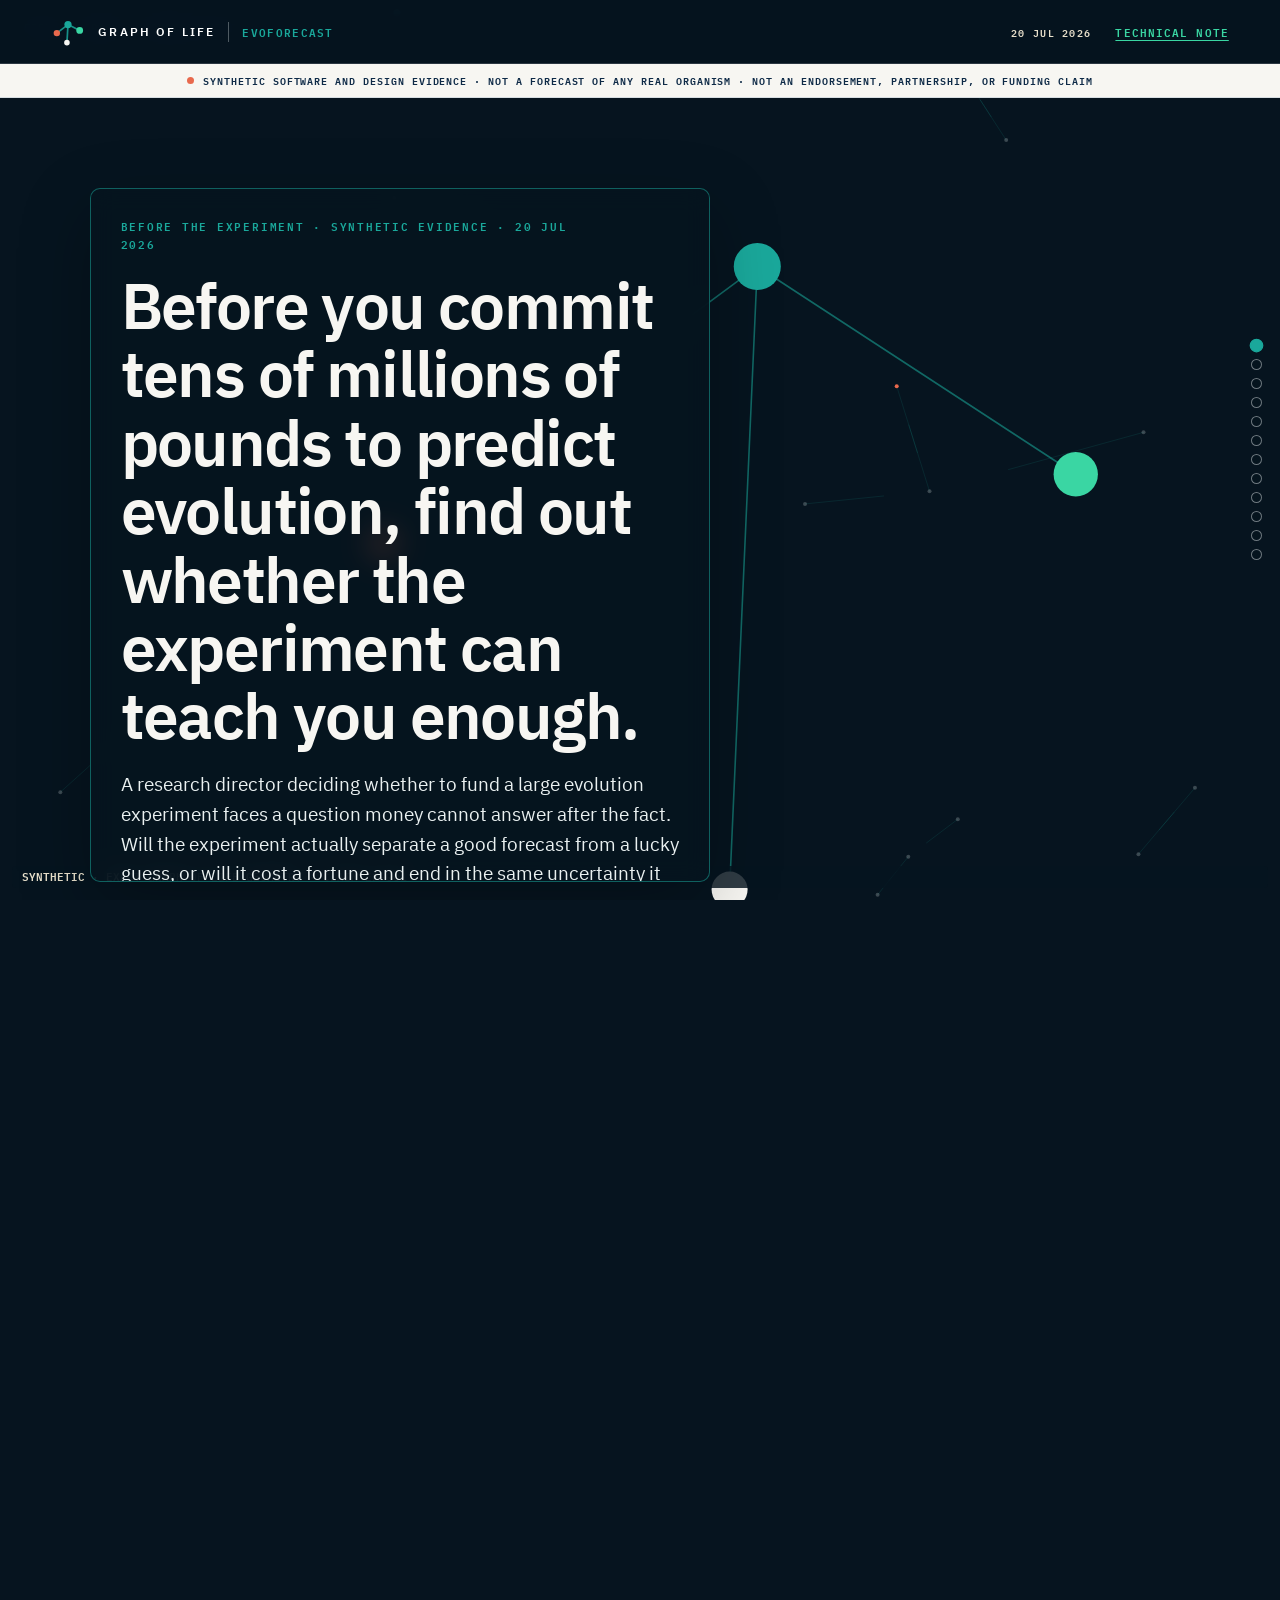
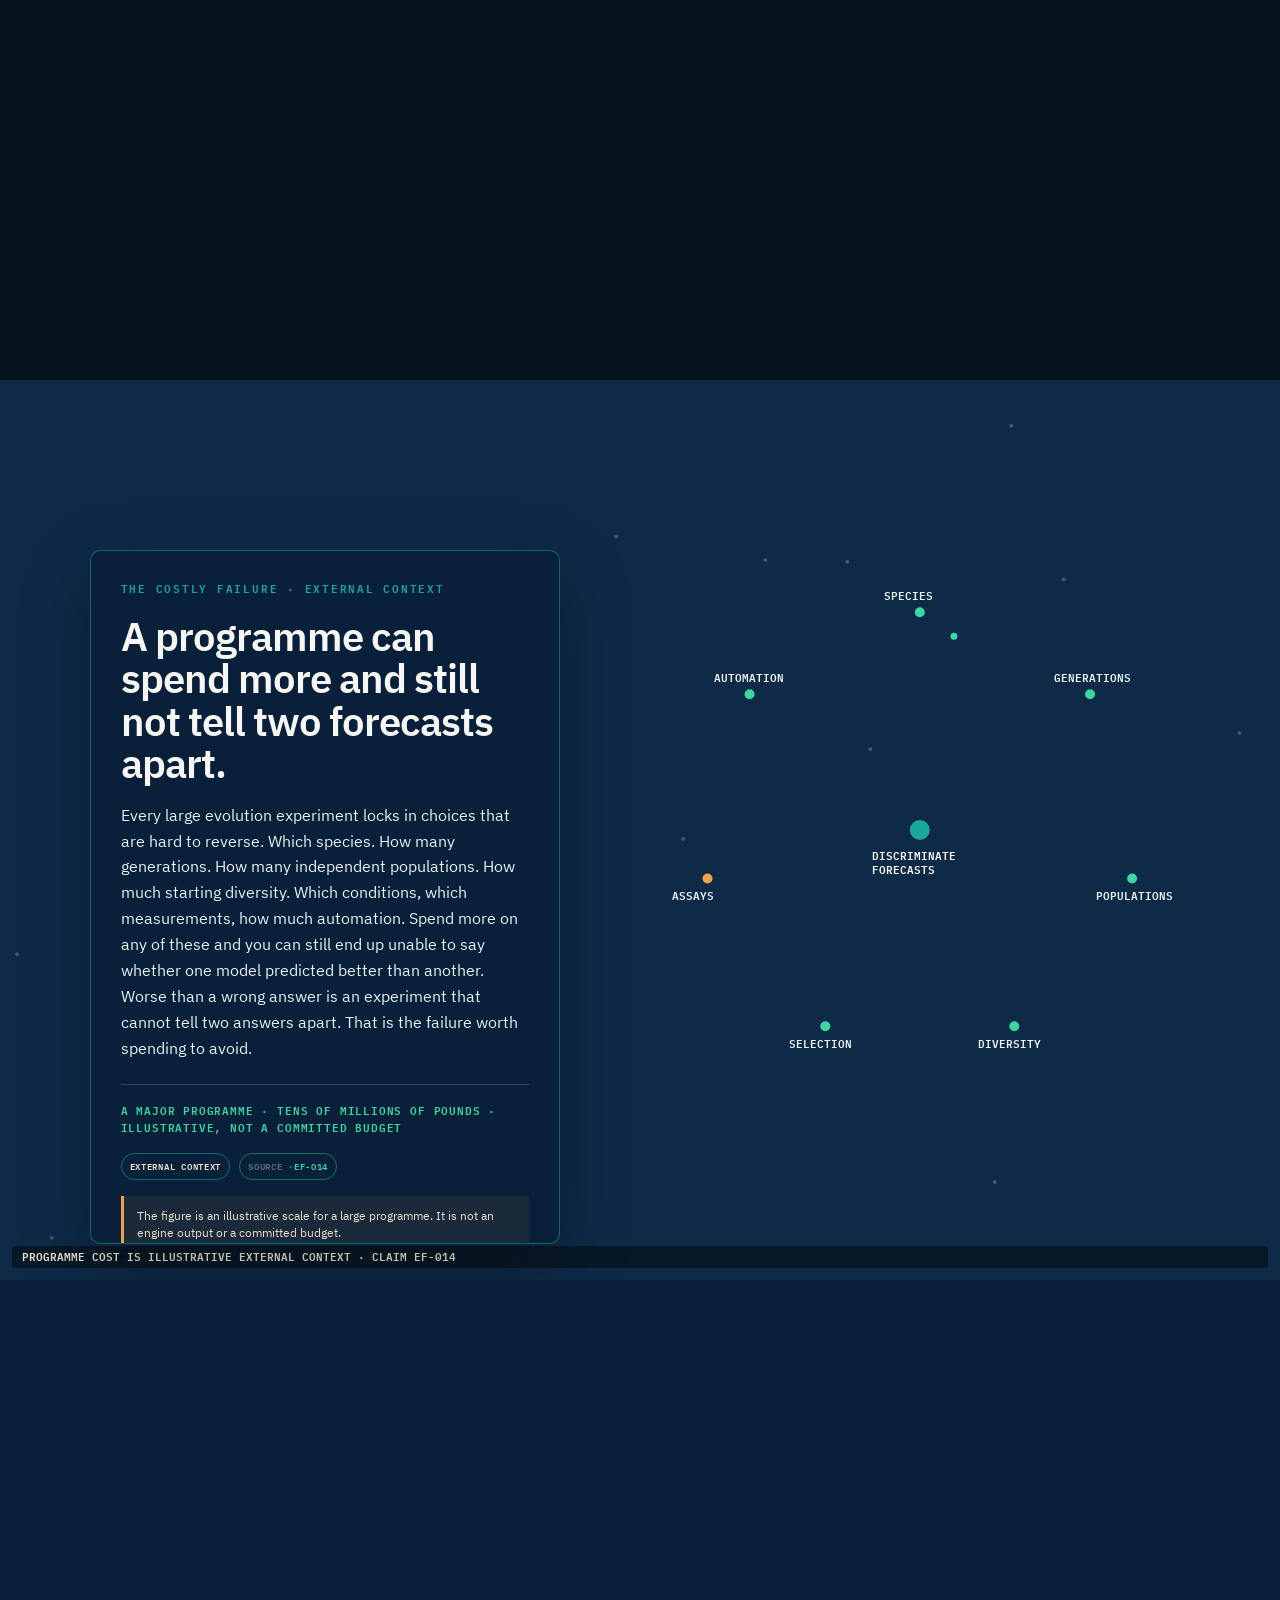
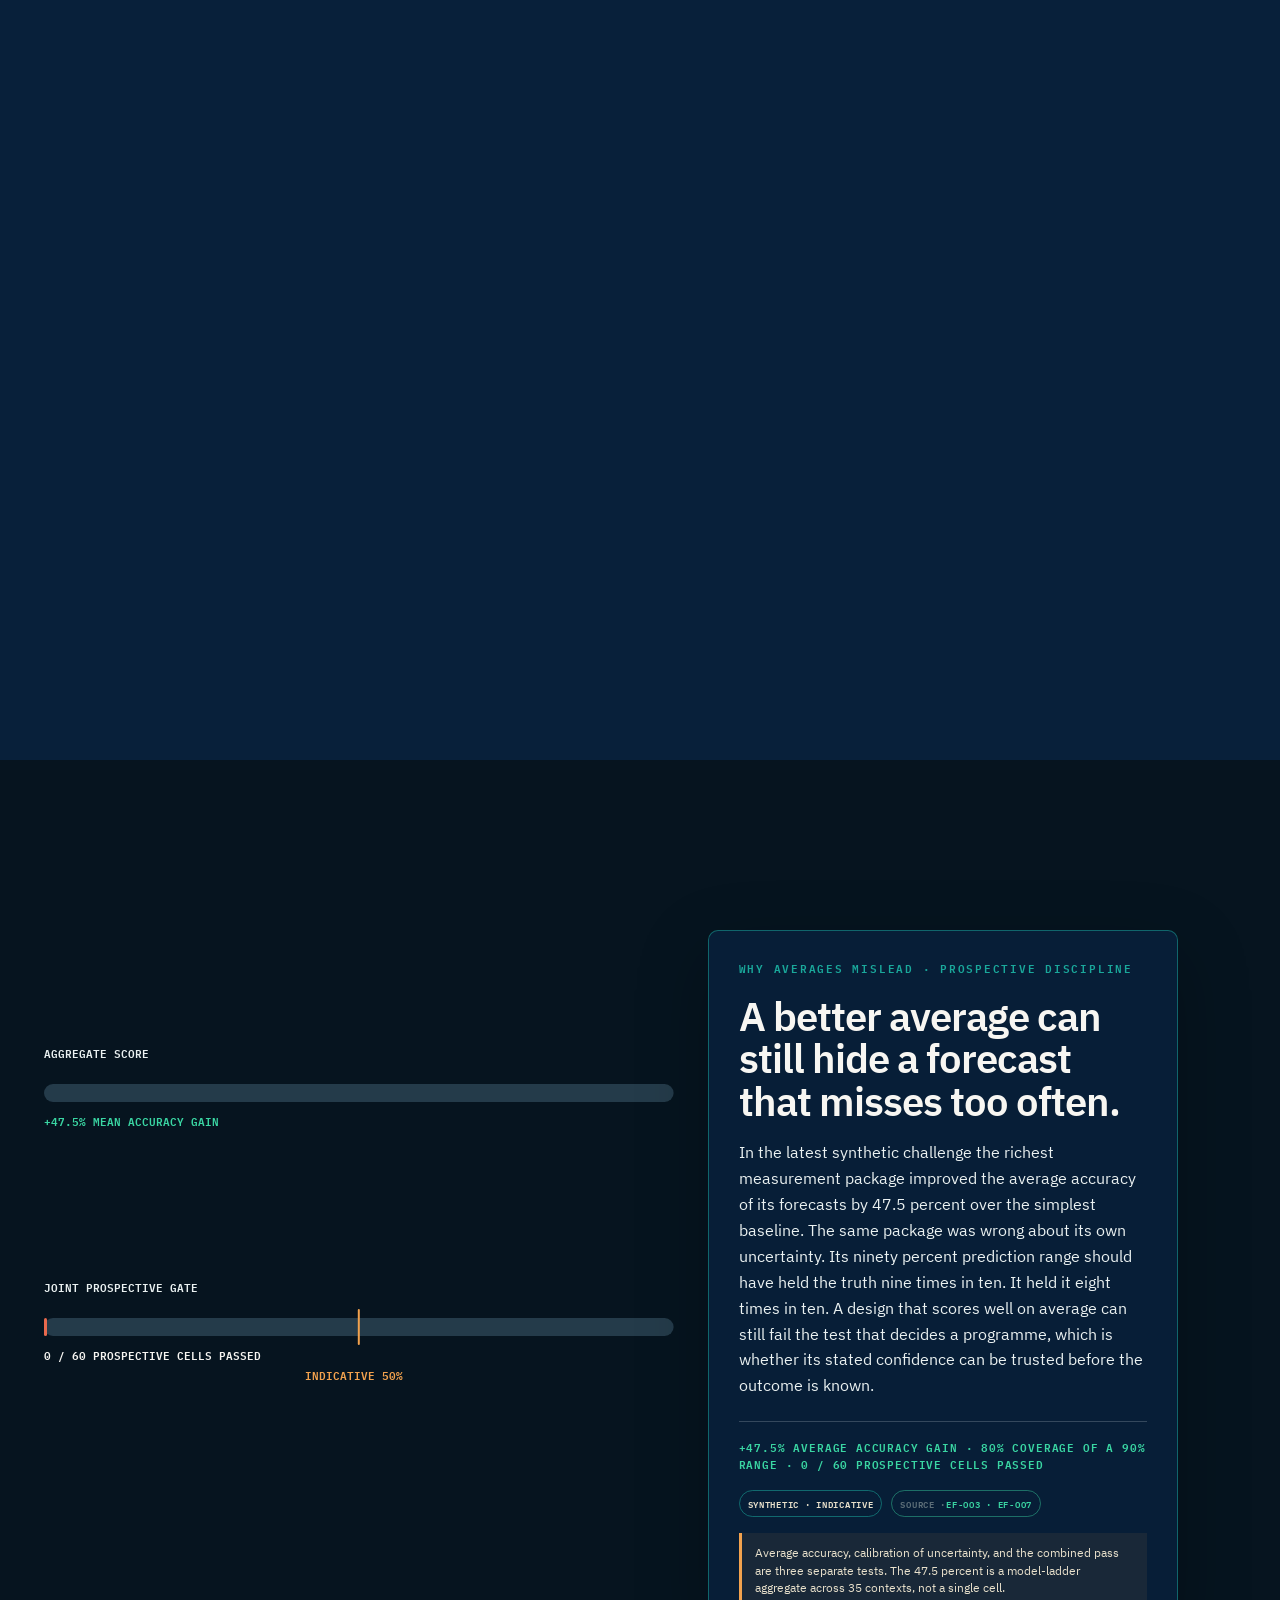
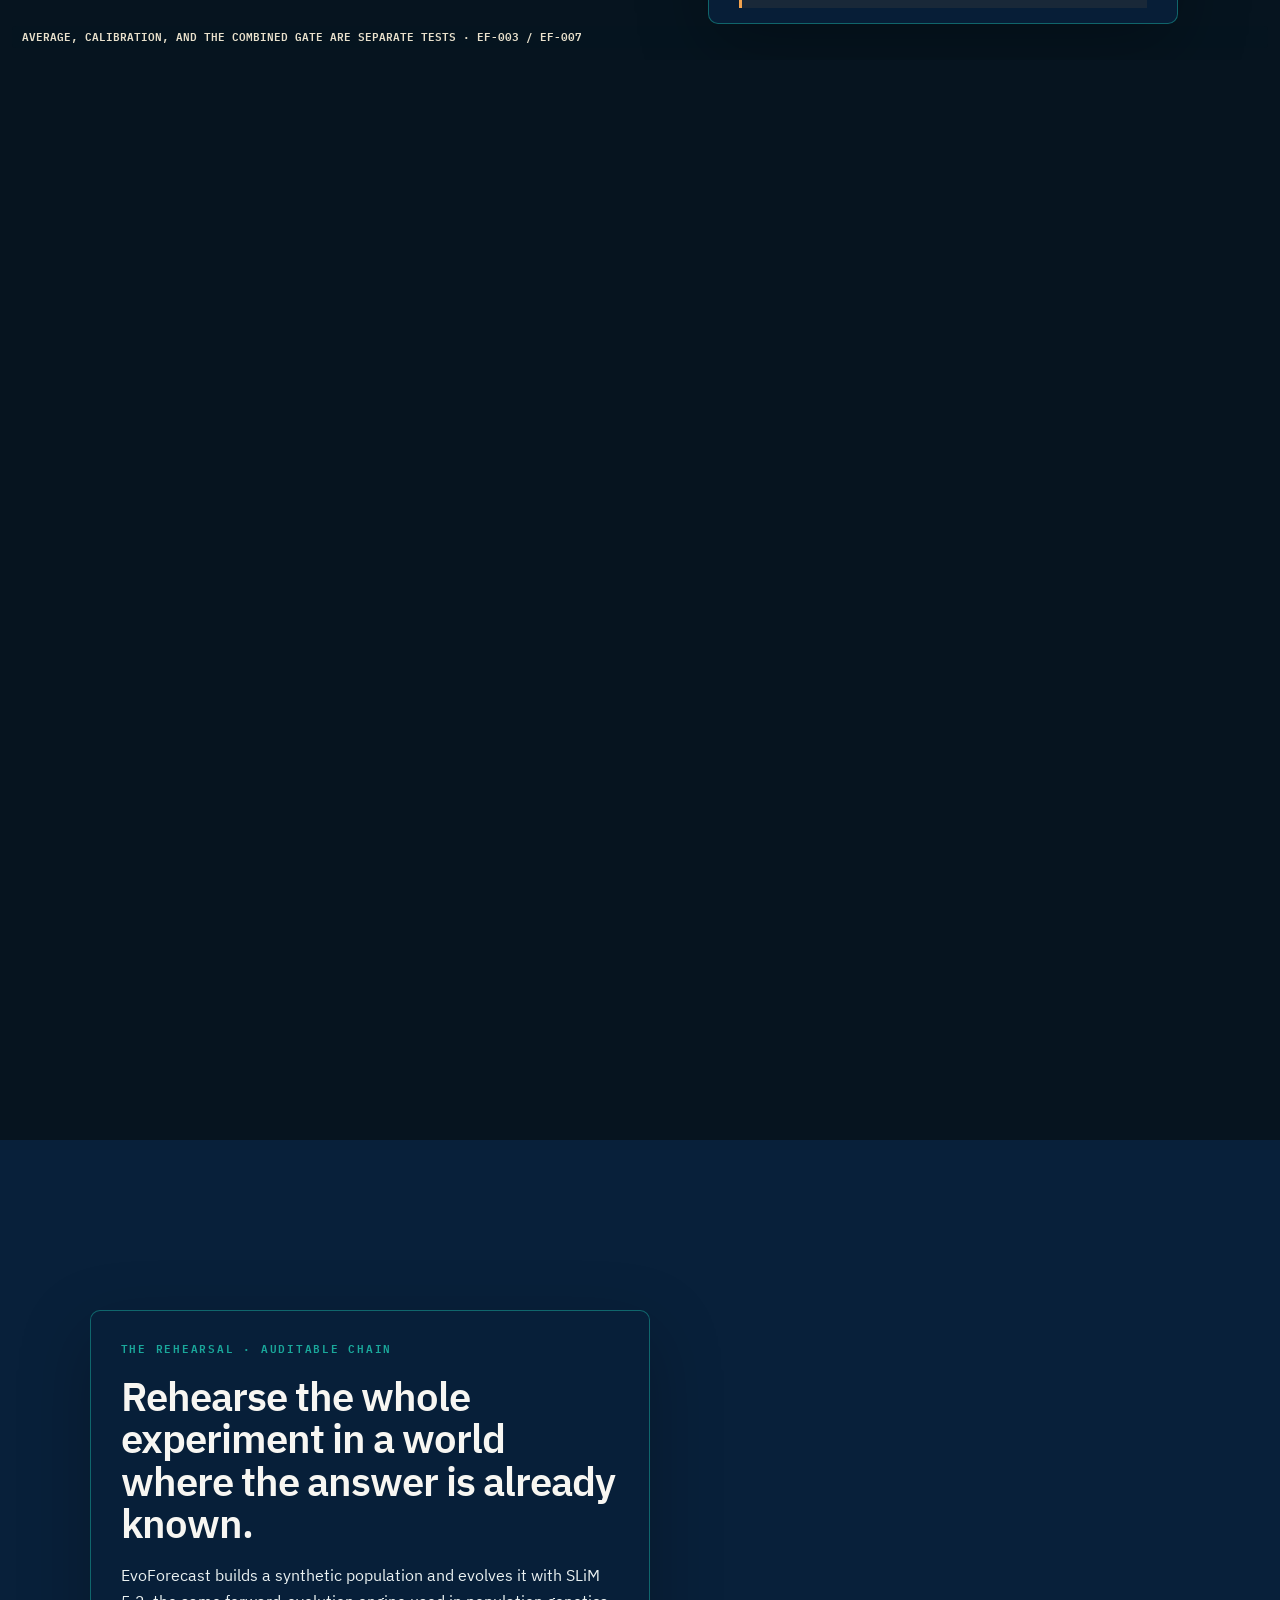
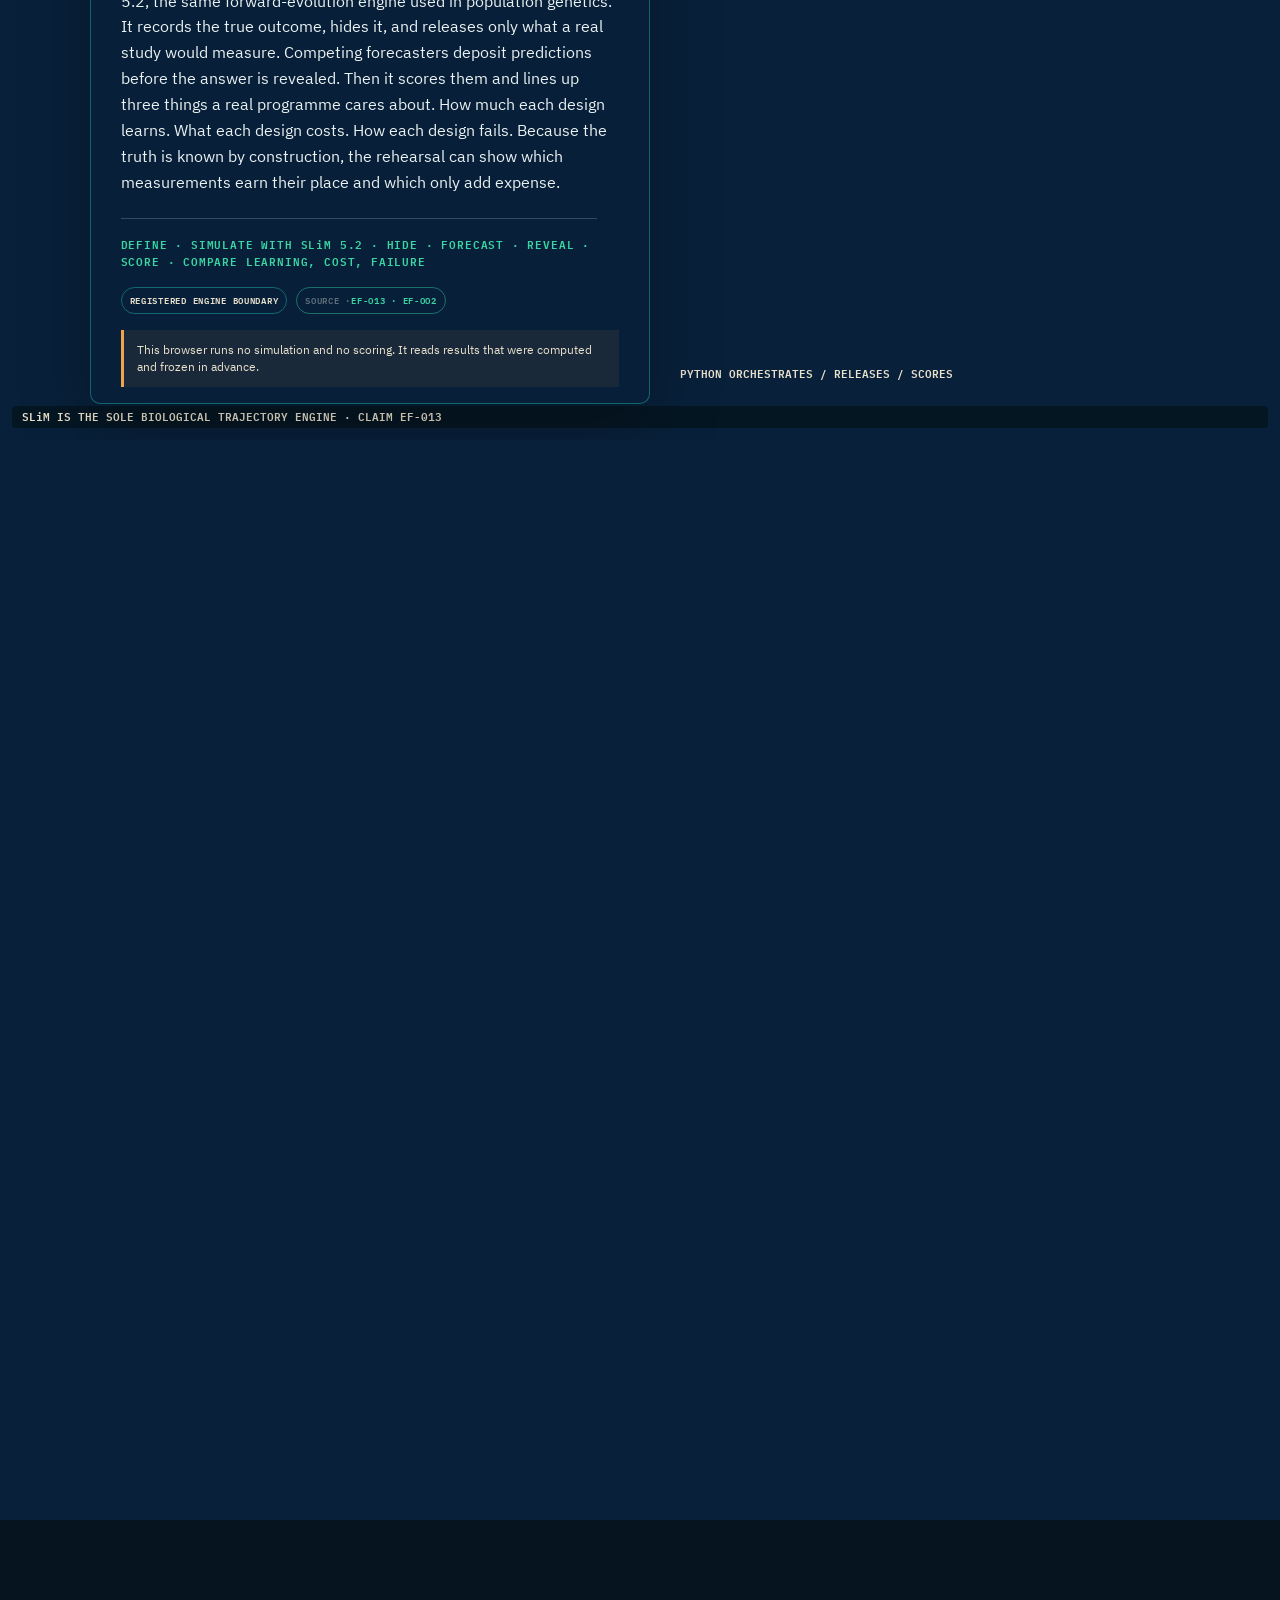
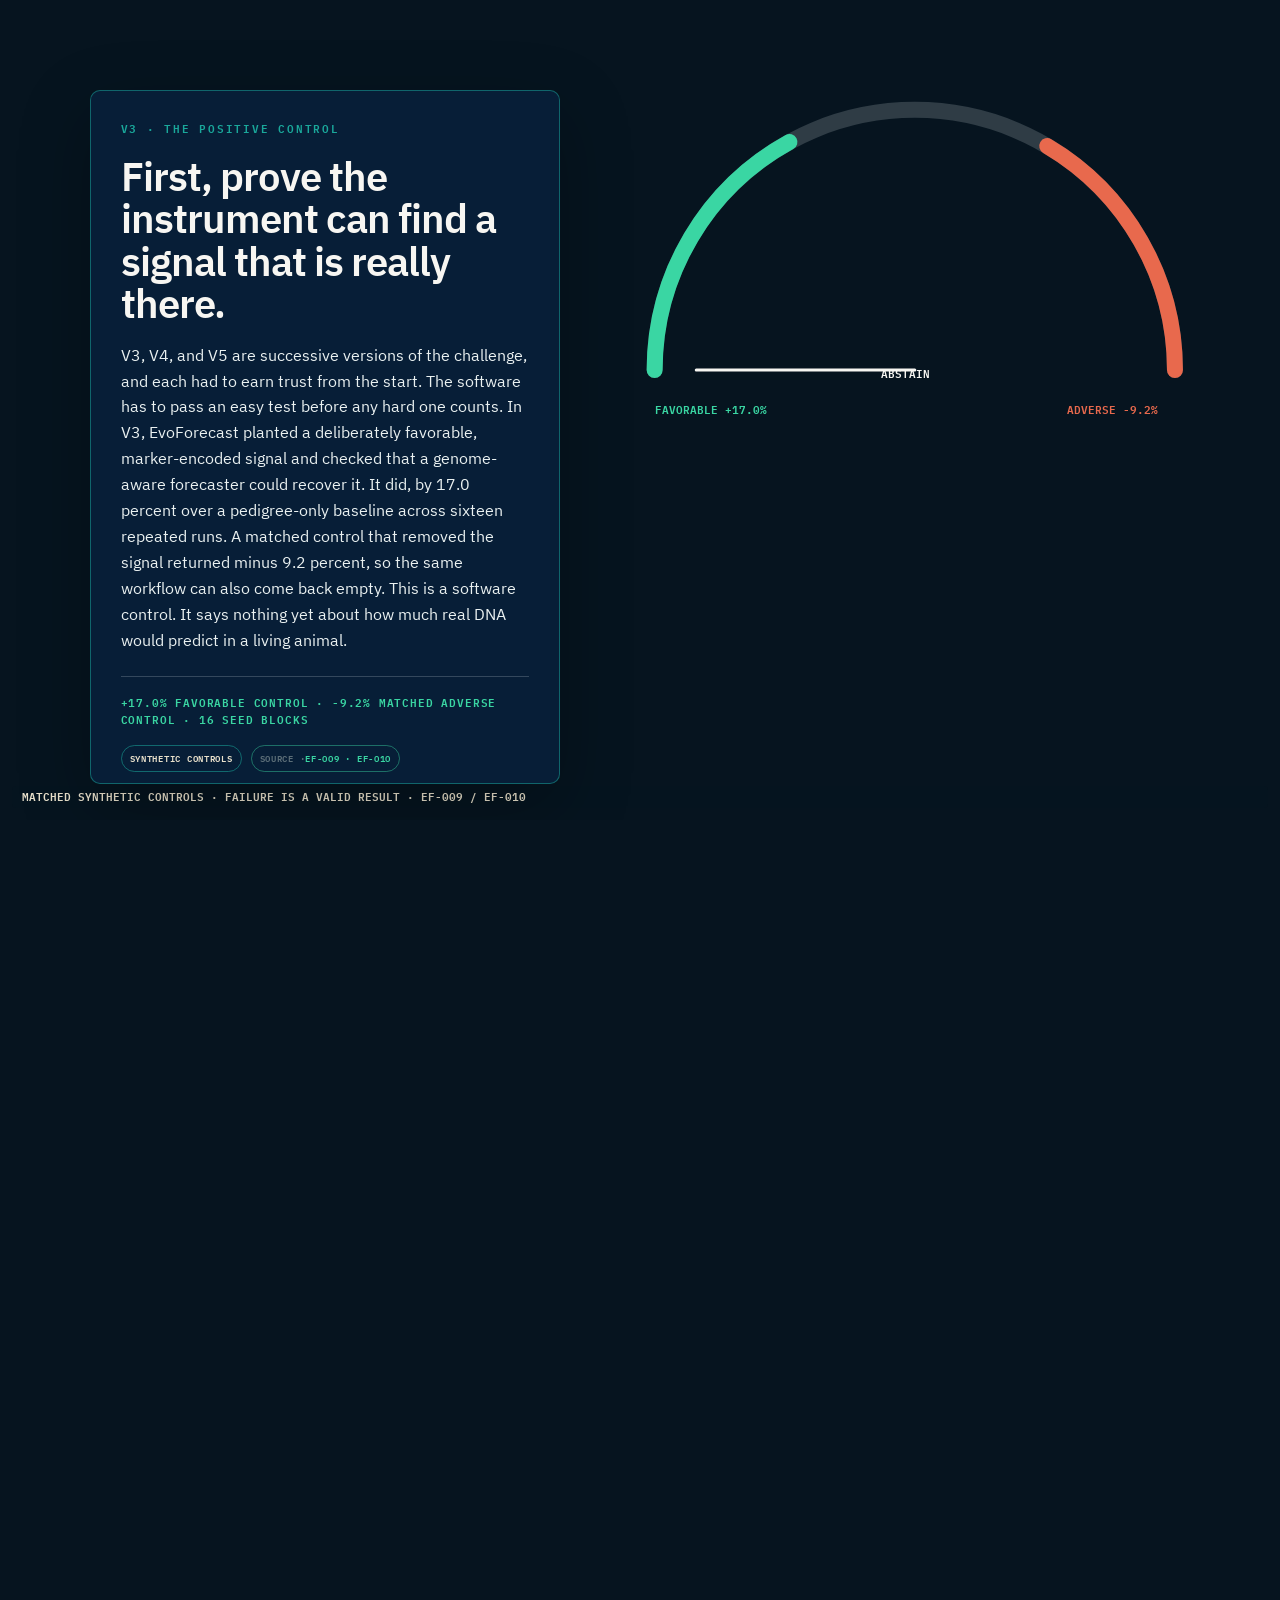
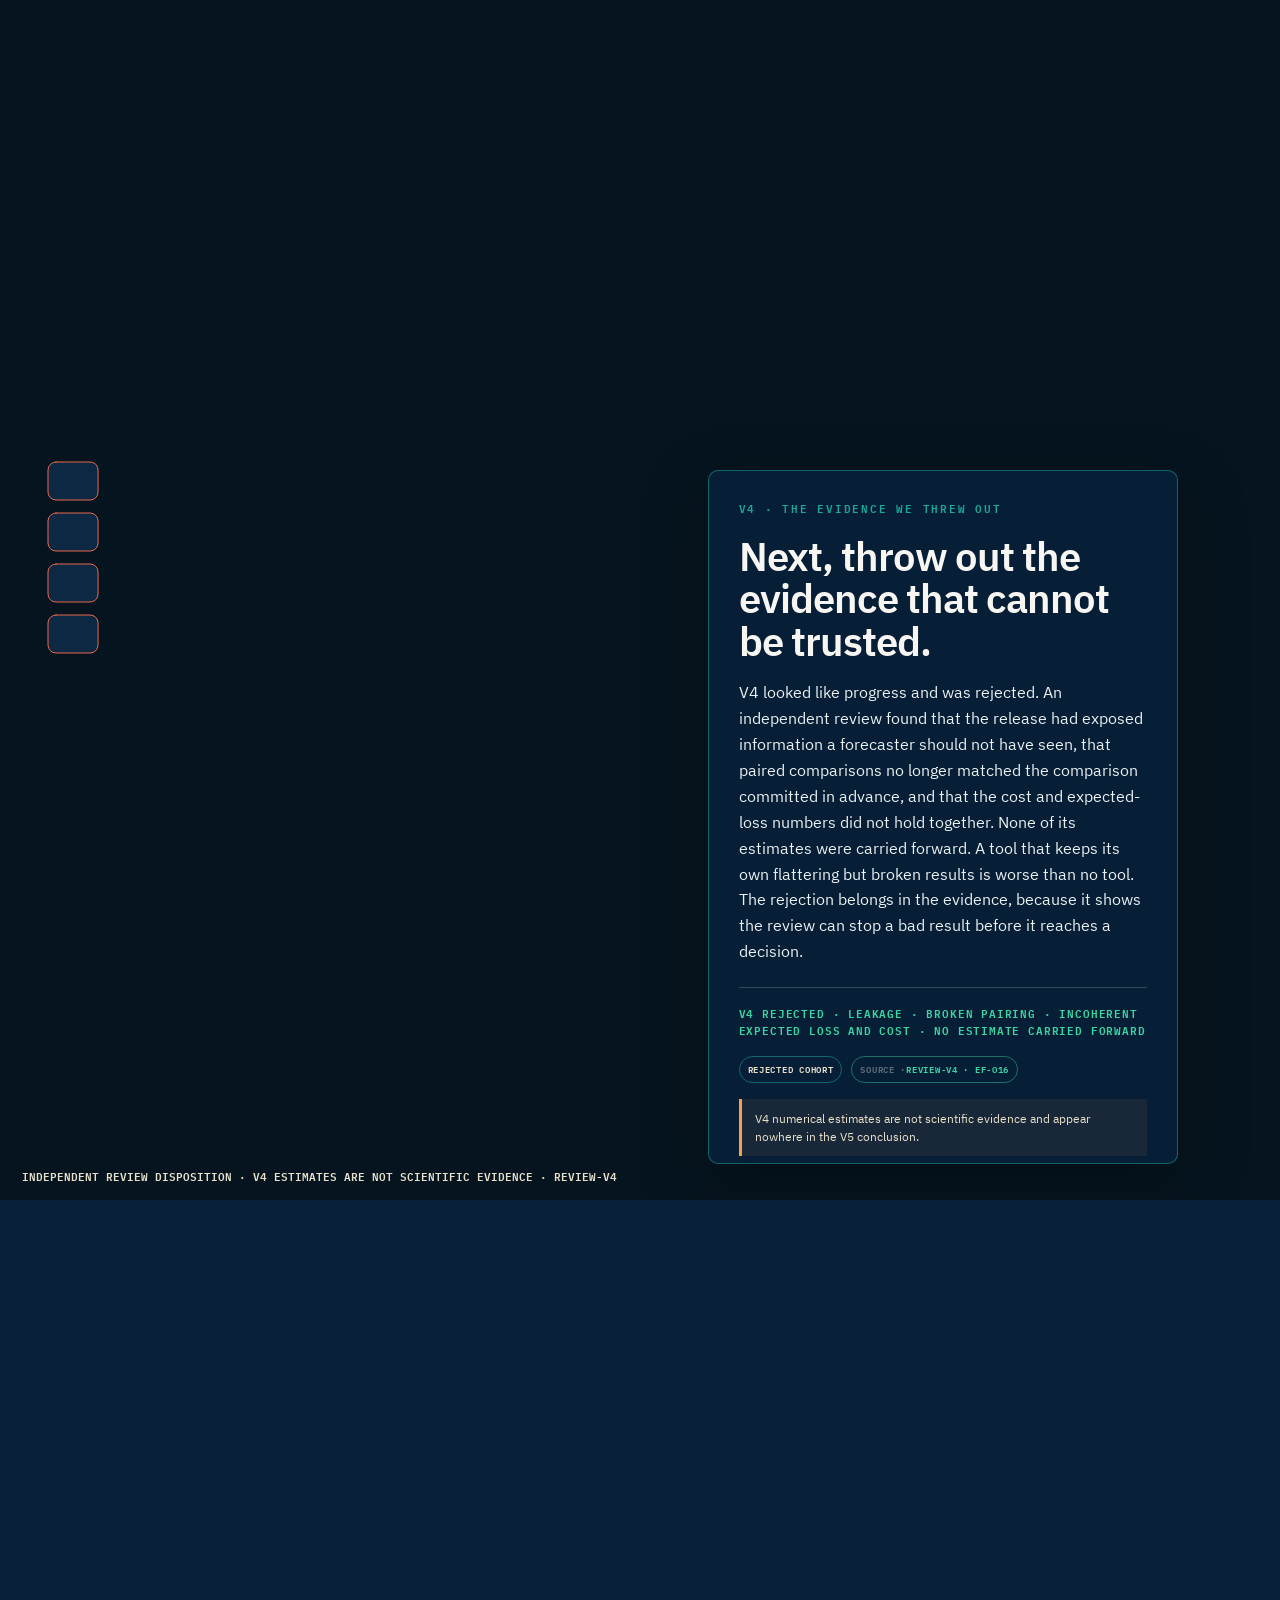
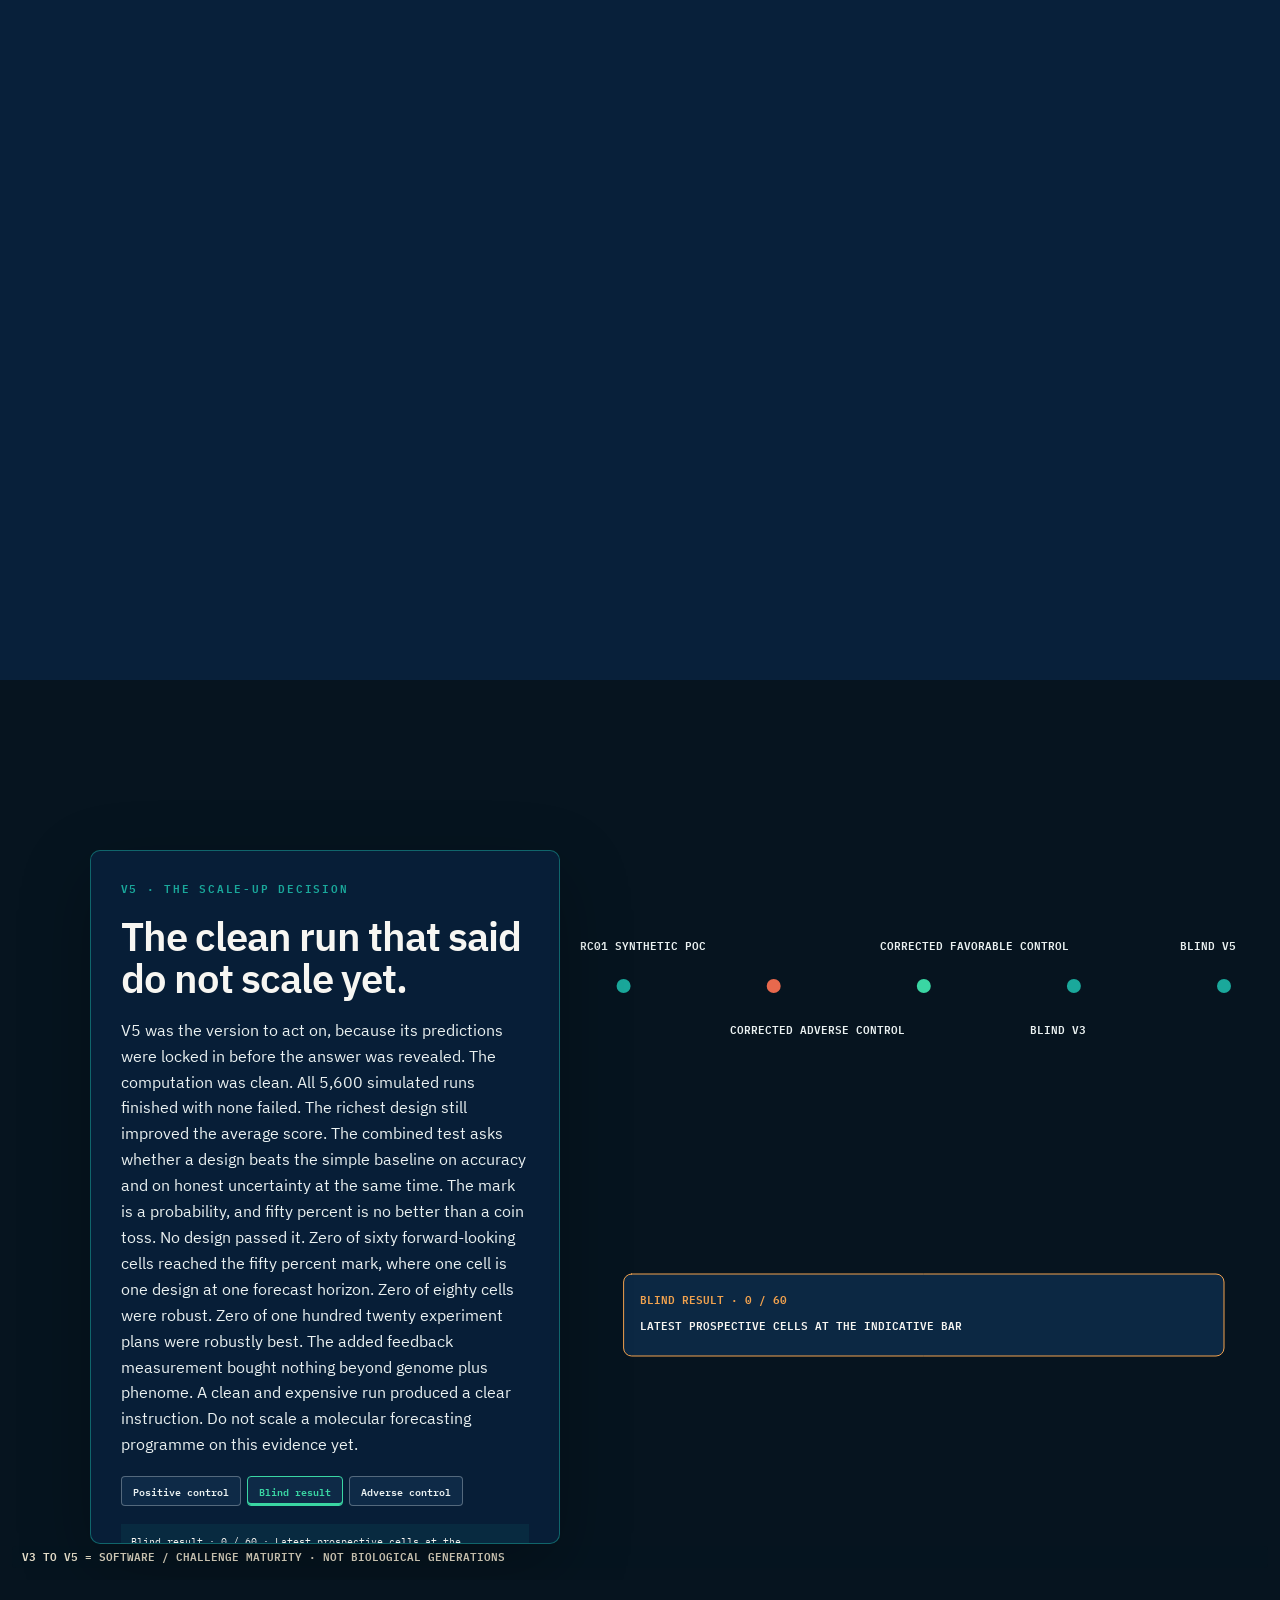
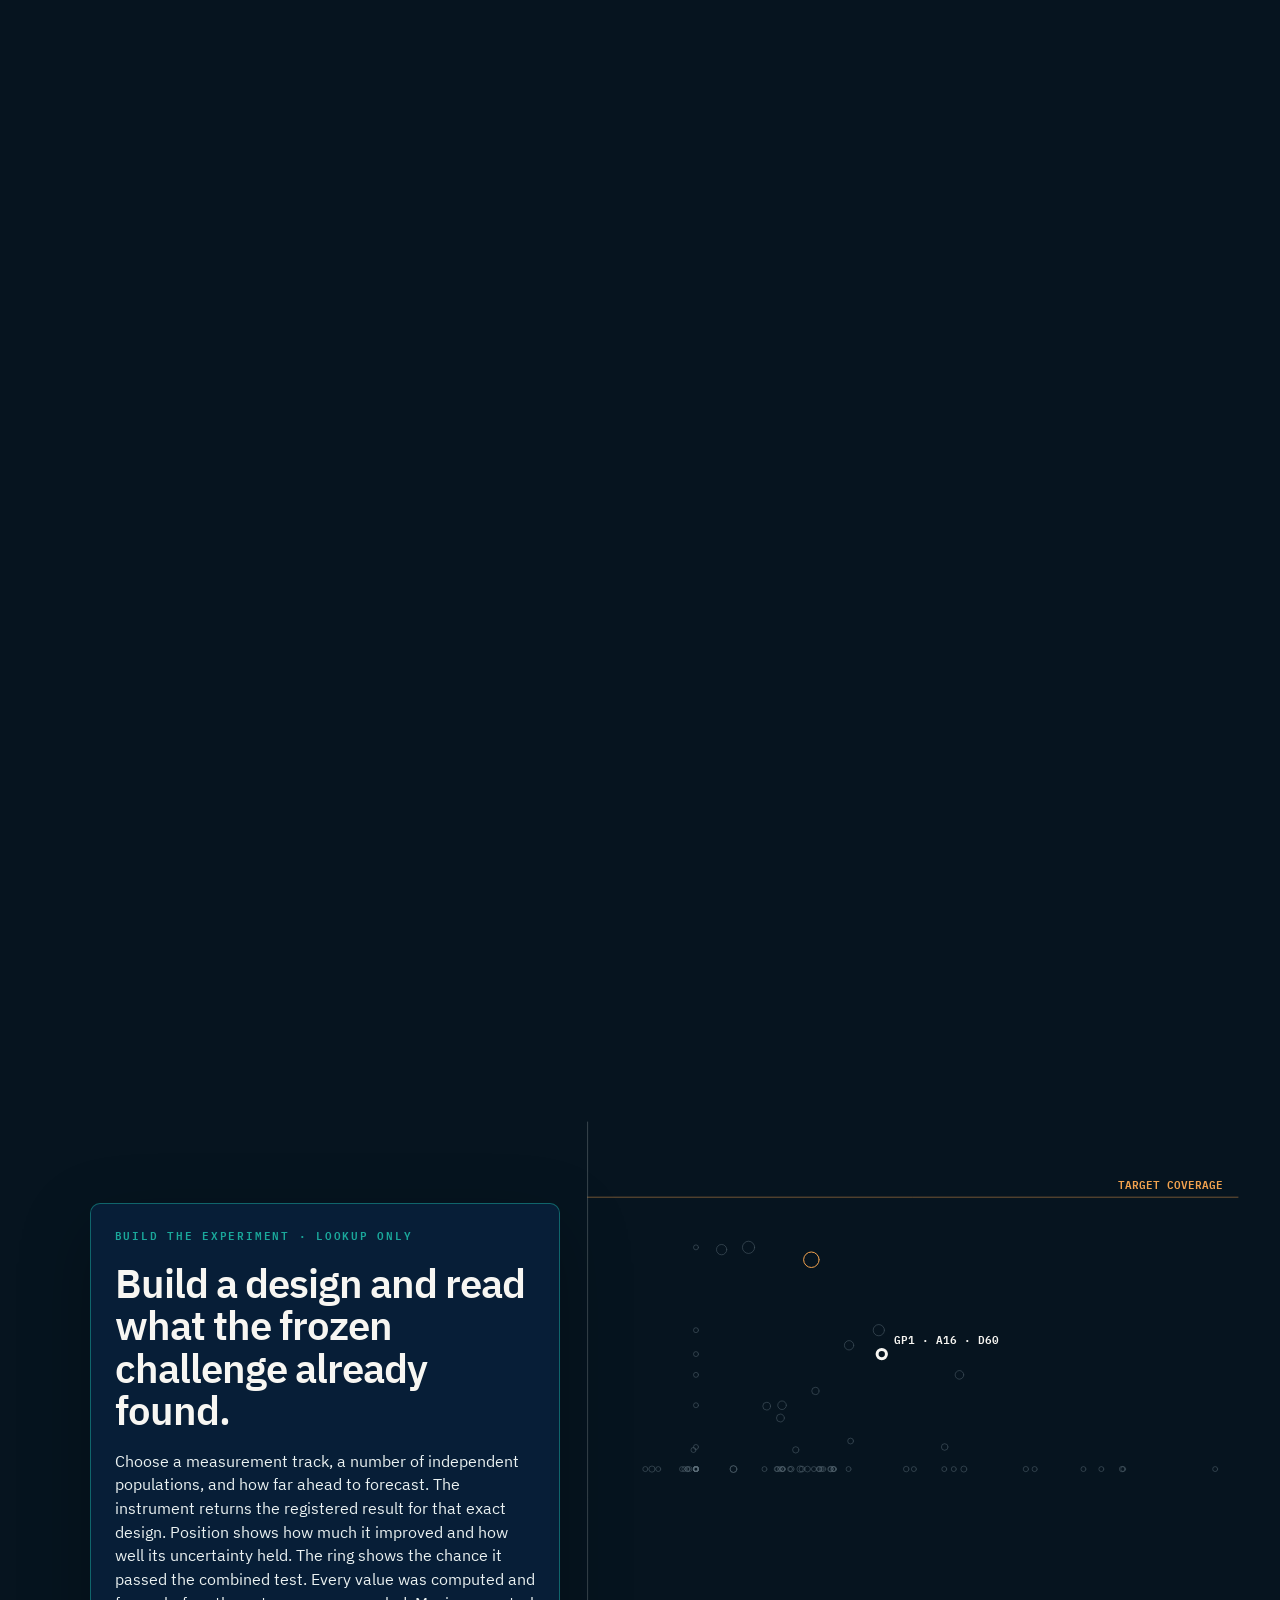
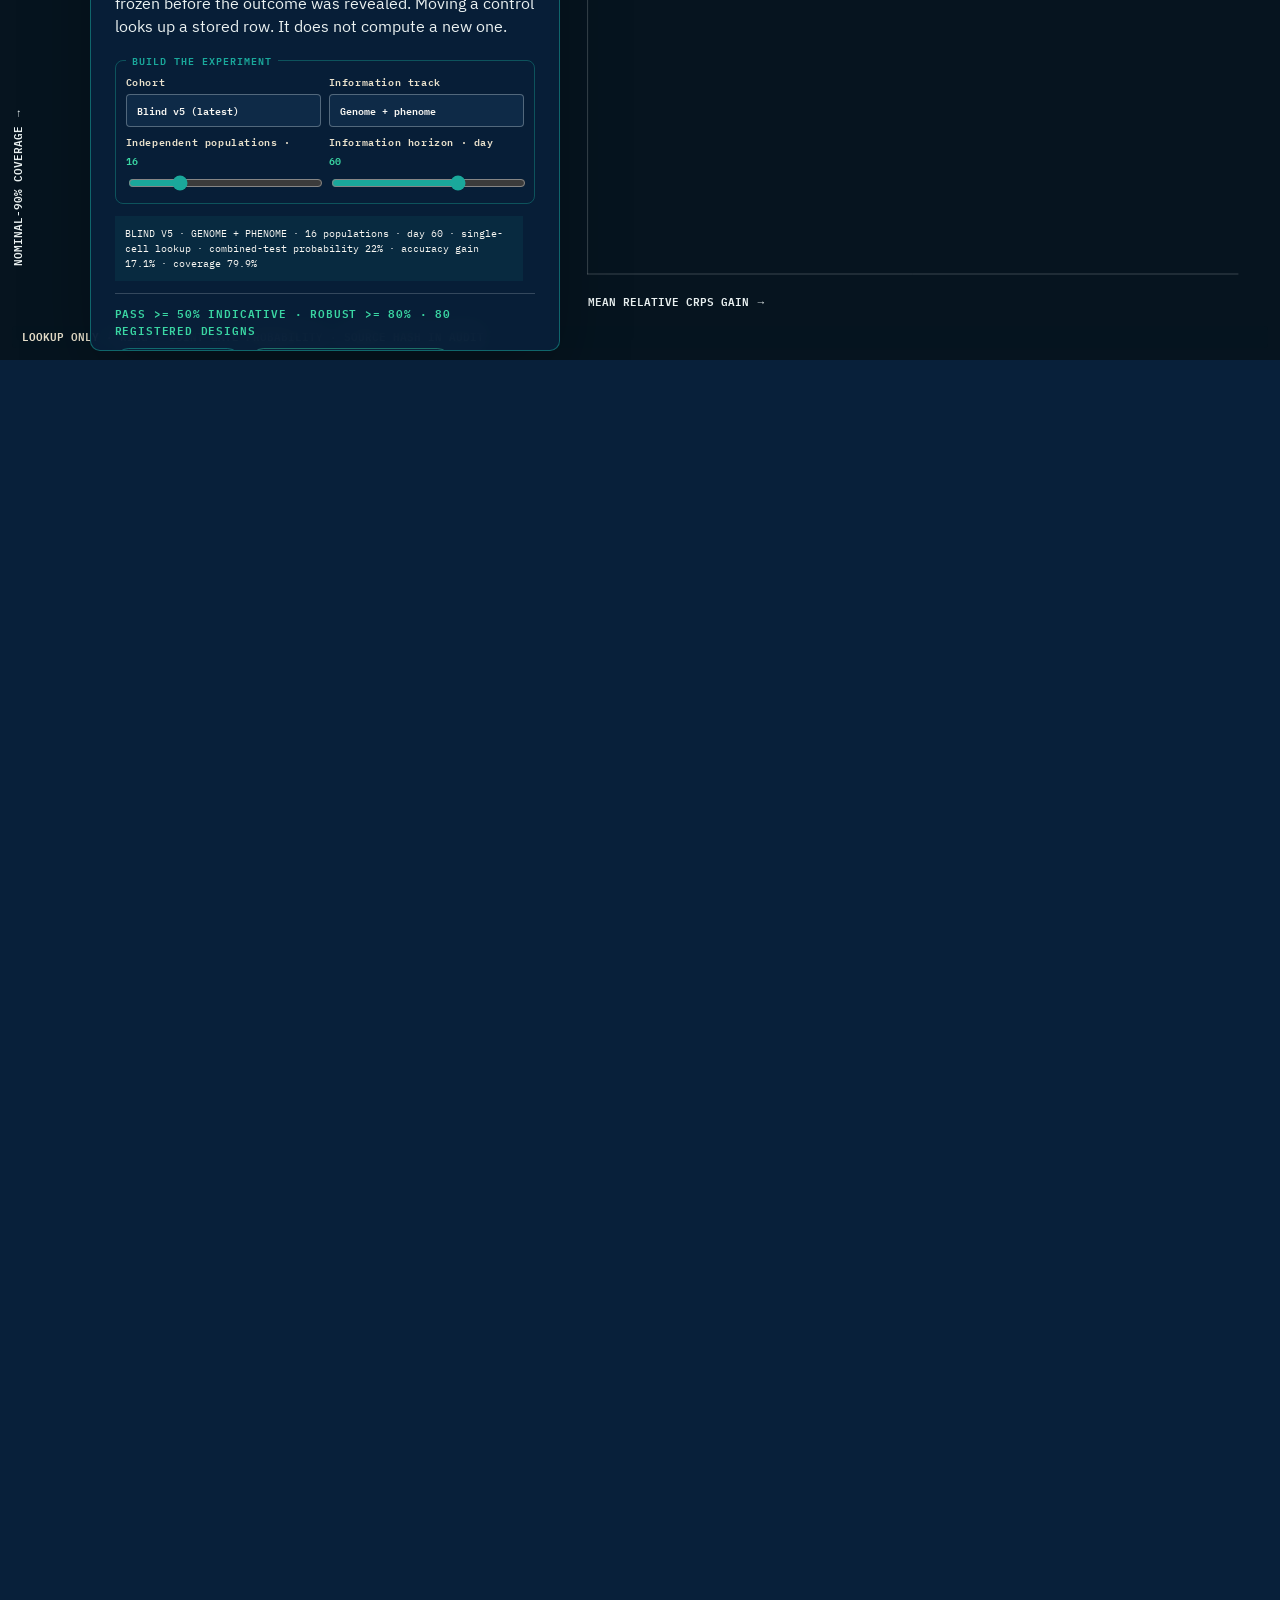
==== index.html @ da91b149 "EvoForecast: Before the experiment (offline scrollytelling) A synthetic digital wind tunnel that reh" ====
<!doctype html>
<html lang="en">
<head>
  <meta charset="utf-8">
  <meta name="viewport" content="width=device-width,initial-scale=1">
  <meta name="theme-color" content="#06141F">
  <meta name="description" content="EvoForecast: a synthetic digital wind tunnel that rehearses an evolution-prediction experiment in software before it is built, and reports when a design is not ready.">
  <title>EvoForecast · Before the experiment</title>
  <link rel="stylesheet" href="styles.css">
</head>
<body>
  <a class="skip-link" href="#main">Skip to story</a>
  <header class="site-header" aria-label="Site header">
    <a class="brand" href="#hero" aria-label="Graph of Life EvoForecast home">
      <svg class="brand-glyph" viewBox="0 0 32 32" xmlns="http://www.w3.org/2000/svg" role="img" aria-label="Graph of Life">
        <g stroke="#1AA89B" stroke-width="1.6" stroke-linecap="round" opacity="0.85" fill="none"><path d="M16,9 L5.5,17"/><path d="M16,9 L27,14.5"/><path d="M16,9 L15,26"/></g>
        <circle cx="5.5" cy="17" r="3.0" fill="#E8694D"/><circle cx="27" cy="14.5" r="3.2" fill="#3AD6A3"/><circle cx="15" cy="26" r="2.6" fill="#F7F6F2"/><circle cx="16" cy="9" r="3.4" fill="#1AA89B"/>
      </svg>
      <span>GRAPH OF LIFE</span><i></i><strong>EVOFORECAST</strong>
    </a>
    <span class="snapshot" id="snapshot-date">20 JUL 2026</span>
    <a class="technical-link" href="technical-note.html">Technical note</a>
  </header>

  <div class="claim-boundary" role="note" aria-label="Claim boundary">
    <span class="boundary-marker" aria-hidden="true"></span>
    <span id="claim-boundary-text">SYNTHETIC SOFTWARE AND DESIGN EVIDENCE · NOT A FORECAST OF ANY REAL ORGANISM · NOT AN ENDORSEMENT, PARTNERSHIP, OR FUNDING CLAIM</span>
  </div>
  <div id="interaction-status" class="sr-only" aria-live="polite"></div>

  <nav class="scene-nav" aria-label="Story chapters">
    <a href="#hero" data-index="0"><span>Decision</span></a><a href="#stakes" data-index="1"><span>Cost</span></a><a href="#blindspot" data-index="2"><span>Averages</span></a><a href="#windtunnel" data-index="3"><span>Rehearsal</span></a><a href="#abstain" data-index="4"><span>Control</span></a><a href="#rejection" data-index="5"><span>Rejection</span></a><a href="#challenge" data-index="6"><span>Result</span></a><a href="#phase" data-index="7"><span>Build</span></a><a href="#frontier" data-index="8"><span>Measure</span></a><a href="#ladder" data-index="9"><span>Ladder</span></a><a href="#genome" data-index="10"><span>Cutaway</span></a><a href="#ask" data-index="11"><span>Ask</span></a>
  </nav>

  <main id="main">
    <p id="load-status" class="load-status" aria-live="polite">Loading hash-bound evidence…</p>

    <section class="story-scene dark" id="hero" aria-labelledby="hero-title">
      <div class="stage"><div class="visual" id="visual-hero" aria-hidden="true"></div><article class="copy-card hero-card">
        <p class="eyebrow" data-field="eyebrow">BEFORE THE EXPERIMENT · SYNTHETIC EVIDENCE · 20 JUL 2026</p><h1 id="hero-title" data-field="title">Before you commit tens of millions of pounds to predict evolution, find out whether the experiment can teach you enough.</h1>
        <p class="lede" data-field="body">A research director deciding whether to fund a large evolution experiment faces a question money cannot answer after the fact. Will the experiment actually separate a good forecast from a lucky guess, or will it cost a fortune and end in the same uncertainty it started with? EvoForecast answers that question first, in software, by rehearsing the whole experiment in a synthetic world where the true outcome is already known.</p>
        <p class="proof" data-field="proof">5,600 OF 5,600 SIMULATED RUNS COMPLETED · NO DESIGN CLEARED THE BAR BEFORE THE OUTCOME WAS REVEALED</p>
        <div class="evidence-row"><span class="provenance" data-field="badge">SYNTHETIC SOFTWARE EVIDENCE</span><a class="source-pill" data-field="claim" href="data/facts_digest.json#EF-001">EF-001 · EF-002 · EF-003</a></div>
        <aside class="caveat">Everything here is synthetic. This is not a forecast of any real organism.</aside>
        <p class="scroll-cue">Scroll to pressure-test the claim <span aria-hidden="true">↓</span></p>
      </article></div>
    </section>

    <section class="story-scene dark" id="stakes" aria-labelledby="stakes-title"><div class="stage"><div class="visual" id="visual-stakes" aria-hidden="true"></div><article class="copy-card">
      <p class="eyebrow" data-field="eyebrow">THE COSTLY FAILURE · EXTERNAL CONTEXT</p><h2 id="stakes-title" data-field="title">A programme can spend more and still not tell two forecasts apart.</h2><p data-field="body">Every large evolution experiment locks in choices that are hard to reverse. Which species. How many generations. How many independent populations. How much starting diversity. Which conditions, which measurements, how much automation. Spend more on any of these and you can still end up unable to say whether one model predicted better than another. Worse than a wrong answer is an experiment that cannot tell two answers apart. That is the failure worth spending to avoid.</p>
      <p class="proof" data-field="proof">A MAJOR PROGRAMME · TENS OF MILLIONS OF POUNDS · ILLUSTRATIVE, NOT A COMMITTED BUDGET</p><div class="evidence-row"><span class="provenance" data-field="badge">EXTERNAL CONTEXT</span><a class="source-pill" data-field="claim" href="data/facts_digest.json#EF-014">EF-014</a></div><aside class="caveat">The figure is an illustrative scale for a large programme. It is not an engine output or a committed budget.</aside>
    </article></div></section>

    <section class="story-scene dark" id="blindspot" aria-labelledby="blindspot-title"><div class="stage"><div class="visual" id="visual-blindspot" aria-hidden="true"></div><article class="copy-card right-card">
      <p class="eyebrow" data-field="eyebrow">WHY AVERAGES MISLEAD · PROSPECTIVE DISCIPLINE</p><h2 id="blindspot-title" data-field="title">A better average can still hide a forecast that misses too often.</h2><p data-field="body">In the latest synthetic challenge the richest measurement package improved the average accuracy of its forecasts by 47.5 percent over the simplest baseline. The same package was wrong about its own uncertainty. Its ninety percent prediction range should have held the truth nine times in ten. It held it eight times in ten. A design that scores well on average can still fail the test that decides a programme, which is whether its stated confidence can be trusted before the outcome is known.</p>
      <p class="proof" data-field="proof">+47.5% AVERAGE ACCURACY GAIN · 80% COVERAGE OF A 90% RANGE · 0 / 60 PROSPECTIVE CELLS PASSED</p><div class="evidence-row"><span class="provenance" data-field="badge">SYNTHETIC · INDICATIVE</span><a class="source-pill" data-field="claim" href="data/facts_digest.json#EF-007">EF-003 · EF-007</a></div><aside class="caveat">Average accuracy, calibration of uncertainty, and the combined pass are three separate tests. The 47.5 percent is a model-ladder aggregate across 35 contexts, not a single cell.</aside>
    </article></div></section>

    <section class="story-scene dark" id="windtunnel" aria-labelledby="windtunnel-title"><div class="stage"><div class="visual" id="visual-windtunnel" aria-hidden="true"></div><article class="copy-card compact-card">
      <p class="eyebrow" data-field="eyebrow">THE REHEARSAL · AUDITABLE CHAIN</p><h2 id="windtunnel-title" data-field="title">Rehearse the whole experiment in a world where the answer is already known.</h2><p data-field="body">EvoForecast builds a synthetic population and evolves it with SLiM 5.2, the same forward-evolution engine used in population genetics. It records the true outcome, hides it, and releases only what a real study would measure. Competing forecasters deposit predictions before the answer is revealed. Then it scores them and lines up three things a real programme cares about. How much each design learns. What each design costs. How each design fails. Because the truth is known by construction, the rehearsal can show which measurements earn their place and which only add expense.</p>
      <p class="proof" data-field="proof">DEFINE · SIMULATE WITH SLiM 5.2 · HIDE · FORECAST · REVEAL · SCORE · COMPARE LEARNING, COST, FAILURE</p><div class="evidence-row"><span class="provenance" data-field="badge">REGISTERED ENGINE BOUNDARY</span><a class="source-pill" data-field="claim" href="data/facts_digest.json#EF-013">EF-013 · EF-002</a></div><aside class="caveat">This browser runs no simulation and no scoring. It reads results that were computed and frozen in advance.</aside>
    </article></div></section>

    <section class="story-scene dark" id="abstain" aria-labelledby="abstain-title"><div class="stage"><div class="visual" id="visual-abstain" aria-hidden="true"></div><article class="copy-card">
      <p class="eyebrow" data-field="eyebrow">V3 · THE POSITIVE CONTROL</p><h2 id="abstain-title" data-field="title">First, prove the instrument can find a signal that is really there.</h2><p data-field="body">V3, V4, and V5 are successive versions of the challenge, and each had to earn trust from the start. The software has to pass an easy test before any hard one counts. In V3, EvoForecast planted a deliberately favorable, marker-encoded signal and checked that a genome-aware forecaster could recover it. It did, by 17.0 percent over a pedigree-only baseline across sixteen repeated runs. A matched control that removed the signal returned minus 9.2 percent, so the same workflow can also come back empty. This is a software control. It says nothing yet about how much real DNA would predict in a living animal.</p>
      <p class="proof" data-field="proof">+17.0% FAVORABLE CONTROL · -9.2% MATCHED ADVERSE CONTROL · 16 SEED BLOCKS</p><div class="evidence-row"><span class="provenance" data-field="badge">SYNTHETIC CONTROLS</span><a class="source-pill" data-field="claim" href="data/facts_digest.json#EF-009">EF-009 · EF-010</a></div><aside class="caveat">Marker-encoded software controls only. They do not estimate the value of real DNA in biology.</aside>
    </article></div></section>

    <section class="story-scene dark" id="rejection" aria-labelledby="rejection-title"><div class="stage"><div class="visual" id="visual-rejection" aria-hidden="true"></div><article class="copy-card right-card">
      <p class="eyebrow" data-field="eyebrow">V4 · THE EVIDENCE WE THREW OUT</p><h2 id="rejection-title" data-field="title">Next, throw out the evidence that cannot be trusted.</h2><p data-field="body">V4 looked like progress and was rejected. An independent review found that the release had exposed information a forecaster should not have seen, that paired comparisons no longer matched the comparison committed in advance, and that the cost and expected-loss numbers did not hold together. None of its estimates were carried forward. A tool that keeps its own flattering but broken results is worse than no tool. The rejection belongs in the evidence, because it shows the review can stop a bad result before it reaches a decision.</p>
      <p class="proof" data-field="proof">V4 REJECTED · LEAKAGE · BROKEN PAIRING · INCOHERENT EXPECTED LOSS AND COST · NO ESTIMATE CARRIED FORWARD</p><div class="evidence-row"><span class="provenance" data-field="badge">REJECTED COHORT</span><a class="source-pill" data-field="claim" href="audit/v4_rejection_disposition.md">REVIEW-V4 · EF-016</a></div><aside class="caveat">V4 numerical estimates are not scientific evidence and appear nowhere in the V5 conclusion.</aside>
    </article></div></section>

    <section class="story-scene dark" id="challenge" aria-labelledby="challenge-title"><div class="stage"><div class="visual" id="visual-challenge" aria-hidden="true"></div><article class="copy-card">
      <p class="eyebrow" data-field="eyebrow">V5 · THE SCALE-UP DECISION</p><h2 id="challenge-title" data-field="title">The clean run that said do not scale yet.</h2><p data-field="body">V5 was the version to act on, because its predictions were locked in before the answer was revealed. The computation was clean. All 5,600 simulated runs finished with none failed. The richest design still improved the average score. The combined test asks whether a design beats the simple baseline on accuracy and on honest uncertainty at the same time. The mark is a probability, and fifty percent is no better than a coin toss. No design passed it. Zero of sixty forward-looking cells reached the fifty percent mark, where one cell is one design at one forecast horizon. Zero of eighty cells were robust. Zero of one hundred twenty experiment plans were robustly best. The added feedback measurement bought nothing beyond genome plus phenome. A clean and expensive run produced a clear instruction. Do not scale a molecular forecasting programme on this evidence yet.</p>
      <div class="button-group" role="group" aria-label="V5 reference frame"><button type="button" data-challenge-mode="positive" aria-pressed="false">Positive control</button><button type="button" data-challenge-mode="blind" aria-pressed="true">Blind result</button><button type="button" data-challenge-mode="adverse" aria-pressed="false">Adverse control</button></div><p class="live-readout" id="challenge-readout" aria-live="polite">Blind result · 0 / 60 · Latest prospective cells at the indicative bar</p>
      <p class="proof" data-field="proof">5,600 / 5,600 CLEAN · 0 / 60 PROSPECTIVE · 0 / 80 ROBUST · 0 / 120 PLANS · +47.5% AVG, 80% COVERAGE</p><div class="evidence-row"><span class="provenance" data-field="badge">OUTCOME-UNSEEN · SYNTHETIC</span><a class="source-pill" data-field="claim" href="data/facts_digest.json#EF-003">EF-002 · EF-003 · EF-004 · EF-006 · EF-007 · EF-008</a></div><aside class="caveat">One synthetic environment. Out-of-distribution transfer is unestimated. The one day-90 cell at 52.5 percent is barely above a coin toss and too close to chance to act on.</aside>
    </article></div></section>

    <section class="story-scene instrument" id="phase" aria-labelledby="phase-title"><div class="stage"><div class="visual" id="visual-phase" aria-hidden="true"></div><article class="copy-card instrument-card">
      <p class="eyebrow" data-field="eyebrow">BUILD THE EXPERIMENT · LOOKUP ONLY</p><h2 id="phase-title" data-field="title">Build a design and read what the frozen challenge already found.</h2><p data-field="body">Choose a measurement track, a number of independent populations, and how far ahead to forecast. The instrument returns the registered result for that exact design. Position shows how much it improved and how well its uncertainty held. The ring shows the chance it passed the combined test. Every value was computed and frozen before the outcome was revealed. Moving a control looks up a stored row. It does not compute a new one.</p>
      <fieldset class="controls"><legend>Build the experiment</legend><label>Cohort<select id="phase-cohort"><option value="blind_v5">Blind v5 (latest)</option><option value="blind_v3">Blind v3 (earlier)</option></select></label><label>Information track<select id="phase-model"><option value="P1">Pedigree</option><option value="G1">Genome</option><option value="GP1" selected>Genome + phenome</option><option value="R1">Feedback</option></select></label><label>Independent populations · <output id="phase-arms-value">16</output><input id="phase-arms" type="range" min="0" max="4" value="1" step="1" aria-label="Independent populations: 8, 16, 24, 48, or 96" aria-valuetext="16 populations"></label><label>Information horizon · day <output id="phase-horizon-value">60</output><input id="phase-horizon" type="range" min="0" max="3" value="2" step="1" aria-label="Information horizon: day 14, 30, 60, or 90" aria-valuetext="day 60"></label></fieldset>
      <p class="live-readout" id="phase-readout" aria-live="polite">Blind v5 · GP1 · 16 populations · day 60</p><p class="proof" data-field="proof">PASS >= 50% INDICATIVE · ROBUST >= 80% · 80 REGISTERED DESIGNS</p><div class="evidence-row"><span class="provenance" data-field="badge">EXPLORE · NOT SCORE</span><a class="source-pill" data-field="claim" href="data/facts_digest.json#EF-004">EF-003 · EF-004 · EF-005</a></div><aside class="caveat">Lookup only. Thresholds were frozen before the reveal. Moving a control does not create a new result.</aside>
    </article></div></section>

    <section class="story-scene instrument" id="frontier" aria-labelledby="frontier-title"><div class="stage"><div class="visual" id="visual-frontier" aria-hidden="true"></div><article class="copy-card instrument-card right-card">
      <p class="eyebrow" data-field="eyebrow">WHAT TO MEASURE NEXT · LOOKUP ONLY</p><h2 id="frontier-title" data-field="title">More measurement helps only when it changes the answer.</h2><p data-field="body">Each point is a measurement plan with its modeled resource use and its forecast value. Resource use rises to the right and forecast value rises upward. A plan earns its place only when it moves a design across the line, not when it simply adds more observations. In this synthetic challenge no plan out of one hundred twenty was robustly best, and the added feedback measurement bought nothing beyond genome plus phenome. That is the signal to stage measurement and prove calibration before expanding.</p>
      <fieldset class="controls"><legend>Explore measurement plans</legend><label>Package<select id="frontier-package"><option value="abundance_only">Abundance only</option><option value="lineage_identity">Lineage identity</option><option value="pooled_genomes">Pooled genomes</option><option value="strategic_omics_proxy">Strategic omics proxy</option><option value="deep_phenome">Deep phenome</option><option value="genome_plus_phenome" selected>Genome + phenome</option></select></label><label>Horizon · day <output id="frontier-horizon-value">60</output><input id="frontier-horizon" type="range" min="0" max="3" value="2" step="1" aria-label="Portfolio horizon: day 14, 30, 60, or 90" aria-valuetext="day 60"></label></fieldset>
      <p class="live-readout" id="frontier-readout" aria-live="polite">Genome + phenome · day 60</p><p class="proof" data-field="proof">0 / 120 ROBUSTLY BEST PLANS · FEEDBACK TRACK +0.0% BEYOND GENOME+PHENOME</p><div class="evidence-row"><span class="provenance" data-field="badge">CONDITIONAL / FRAGILE</span><a class="source-pill" data-field="claim" href="data/facts_digest.json#EF-006">EF-006 · EF-008</a></div><aside class="caveat">Resource use is a planning abstraction, not a procurement cost or budget. The frontier was not re-optimized in this browser or after the outcome was seen.</aside>
    </article></div></section>

    <section class="story-scene dark" id="ladder" aria-labelledby="ladder-title"><div class="stage"><div class="visual" id="visual-ladder" aria-hidden="true"></div><article class="copy-card right-card">
      <p class="eyebrow" data-field="eyebrow">WHAT WE CAN SAY NOW · CLAIM LADDER</p><h2 id="ladder-title" data-field="title">The software claim is solid. The biology claim is not, yet.</h2><p data-field="body">Two of these rungs are supported and two are not. Reproducible execution and hash-checked lineage support the software rung. The synthetic challenges support indicative design evidence on the second. Real material, qualified assays, custody, an independent reveal, and outside reproduction still block every empirical and operational claim. A finished report does not move a claim up this ladder. Only evidence does.</p>
      <ol class="maturity-list"><li class="supported"><b>Software proof</b><span>supported, synthetic</span></li><li class="indicative"><b>Indicative design evidence</b><span>conditional</span></li><li class="blocked"><b>Empirical qualification</b><span>blocked</span></li><li class="blocked"><b>Operational forecasting</b><span>future</span></li></ol>
      <p class="proof" data-field="proof">SOFTWARE PROOF SUPPORTED · INDICATIVE DESIGN EVIDENCE CONDITIONAL · EMPIRICAL QUALIFICATION BLOCKED</p><div class="evidence-row"><span class="provenance" data-field="badge">MATURITY · NOT A SCORE</span><a class="source-pill" data-field="claim" href="data/facts_digest.json#EF-015">EF-002 · EF-011 · EF-015 · EF-017</a></div><aside class="caveat">A report existing does not move a claim up the ladder.</aside>
    </article></div></section>

    <section class="story-scene dark" id="genome" aria-labelledby="genome-title"><div class="stage"><div class="visual" id="visual-genome" aria-hidden="true"></div><article class="copy-card">
      <p class="eyebrow" data-field="eyebrow">WHAT A REAL EXPERIMENT MUST SHOW · PROPOSED / BLOCKED</p><h2 id="genome-title" data-field="title">The hard part a real study still has to prove.</h2><p data-field="body">The proposed next design is diploid, ten-chromosome, sexual, and limited to standing variation. It would connect founder genomes through recombination to phenotype, ecology, the error an assay actually makes, and a blind score. None of it is built or calibrated. It marks the exact place where real material, real assays, and independent review would have to do the work software cannot.</p>
      <p class="proof" data-field="proof">10 CHROMOSOMES · PROPOSED DESIGN · RC01 REMAINS CLONAL · NOT IMPLEMENTED</p><div class="evidence-row"><span class="provenance" data-field="badge">PROPOSED · EMPIRICAL GATE BLOCKED</span><a class="source-pill" data-field="claim" href="data/facts_digest.json#EF-012">EF-012 · EF-015</a></div><aside class="caveat danger">STOP. Exact founder and genome identity, G0/G1 evidence, real assays, and custody are unresolved.</aside>
    </article></div></section>

    <section class="story-scene dark final-scene" id="ask" aria-labelledby="ask-title"><div class="stage"><div class="visual" id="visual-ask" aria-hidden="true"></div><article class="copy-card hero-card">
      <p class="eyebrow" data-field="eyebrow">ONE BOUNDED NEXT STEP</p><h2 id="ask-title" data-field="title">Run one small round together before anyone scales.</h2><p class="lede" data-field="body">Bring one candidate keystone organism, one budget you can actually spend, and one held-out challenge. We rehearse it in the wind tunnel, then run the smallest real round that can estimate its calibration and forecast accuracy under an independent reveal. Only after that first round clears every gate do we stage up, building a network of interacting species around the keystone organism and adding several genetic backgrounds, controlled conditions, spatial structure, and small controlled model ecosystems one step at a time. Molecular layers expand last.</p>
      <p class="proof" data-field="proof">ONE ORGANISM · ONE BUDGET · ONE HELD-OUT CHALLENGE · STAGED, KEYSTONE-CENTERED</p><div class="evidence-row"><span class="provenance" data-field="badge">PROPOSED NEXT STEP</span><a class="source-pill" data-field="claim" href="data/facts_digest.json#EF-001">EF-001 · EF-015</a></div>
      <aside class="caveat">A proposed collaboration and experiment design. It is not a funding claim, an endorsement, or a biological forecast.</aside>
      <div class="actions"><a class="button primary" href="technical-note.html">Read the technical note</a><a class="button" href="audit/README.md">Inspect the audit trail</a></div>
      <p class="final-sentence" id="final-sentence">EvoForecast does not claim that evolution is predictable. It shows what a real experiment would have to measure to find out, and it reports plainly when a design is not ready.</p>
    </article></div></section>
  </main>

  <footer><div class="footer-top"><div class="brand footer-brand" aria-hidden="true"><svg class="brand-glyph" viewBox="0 0 32 32"><g stroke="#1AA89B" stroke-width="1.6" stroke-linecap="round" opacity="0.85" fill="none"><path d="M16,9 L5.5,17"/><path d="M16,9 L27,14.5"/><path d="M16,9 L15,26"/></g><circle cx="5.5" cy="17" r="3" fill="#E8694D"/><circle cx="27" cy="14.5" r="3.2" fill="#3AD6A3"/><circle cx="15" cy="26" r="2.6" fill="#F7F6F2"/><circle cx="16" cy="9" r="3.4" fill="#1AA89B"/></svg><span>GRAPH OF LIFE</span></div><p>Offline static artifact · source-hash lineage · <a href="audit/claim_registry.tsv">claim registry</a> · <a href="data/facts_digest.json">facts digest</a></p></div><div class="credit"><p class="credit-name">Built by Jay Gutierrez, PhD</p><p class="credit-body">He works at the intersection of ecological network science, graph intelligence, and nature-finance translation, and publishes the work defining the ecological structural-risk category. EvoForecast applies that network-first, structural-risk view to a hard question in evolutionary biology, asking when adaptation becomes forecastable and what a real experiment would have to measure to find out.</p><p class="credit-contact"><a href="mailto:jg@graphoflife.com">jg@graphoflife.com</a> · <a href="https://biome-translator.emergent.host">biome-translator.emergent.host</a></p></div></footer>

  <noscript><style>.load-status{display:none}</style><section class="noscript-note" aria-labelledby="noscript-title"><h2 id="noscript-title">Static reading mode</h2><p>JavaScript is disabled. All twelve chapters, values, evidence badges, claim IDs, caveats, and links remain available above. Interactive canvases are non-essential and every scientific fact is in the linked digest.</p><ol><li>Decision: will the experiment teach enough to predict what happens next.</li><li>Cost: a programme can spend more and still not tell forecasts apart.</li><li>Averages: a better average can hide a forecast that misses too often.</li><li>Rehearsal: define, simulate, hide, forecast, reveal, score, compare.</li><li>V3 positive control: +17.0 percent favorable, -9.2 percent adverse, software only.</li><li>V4 rejected: leakage and broken pairing, no estimate carried forward.</li><li>V5 result: 5,600 of 5,600 clean, 0 of 60 prospective cells passed.</li><li>Build: 80 registered designs, lookup only, thresholds frozen before reveal.</li><li>Measure: 0 of 120 plans robustly best, feedback added nothing.</li><li>Ladder: software proof supported, empirical qualification blocked.</li><li>Cutaway: proposed ten-chromosome design, not implemented, RC01 clonal.</li><li>Ask: one organism, one budget, one held-out challenge, staged and keystone-centered.</li></ol></section></noscript>

  <script src="config.js"></script><script src="assets/vendor/p5.min.js"></script><script src="lib/prng.js"></script><script src="lib/scene-base.js"></script>
  <script src="scenes/hero.js"></script><script src="scenes/stakes.js"></script><script src="scenes/blindspot.js"></script><script src="scenes/windtunnel.js"></script><script src="scenes/abstain.js"></script><script src="scenes/rejection.js"></script><script src="scenes/challenge.js"></script><script src="scenes/phase.js"></script><script src="scenes/frontier.js"></script><script src="scenes/ladder.js"></script><script src="scenes/genome.js"></script><script src="scenes/ask.js"></script>
  <script src="data/bundle-data.js"></script><script src="main.js"></script>
</body>
</html>
---- styles.css ----
@font-face{font-family:"IBM Plex Sans";src:url("assets/fonts/plex-sans-400.woff2") format("woff2");font-weight:400;font-style:normal;font-display:swap}
@font-face{font-family:"IBM Plex Sans";src:url("assets/fonts/plex-sans-600.woff2") format("woff2");font-weight:600;font-style:normal;font-display:swap}
@font-face{font-family:"IBM Plex Sans";src:url("assets/fonts/plex-sans-700.woff2") format("woff2");font-weight:700;font-style:normal;font-display:swap}
@font-face{font-family:"IBM Plex Mono";src:url("assets/fonts/plex-mono-400.woff2") format("woff2");font-weight:400;font-style:normal;font-display:swap}
@font-face{font-family:"IBM Plex Mono";src:url("assets/fonts/plex-mono-600.woff2") format("woff2");font-weight:600;font-style:normal;font-display:swap}

:root{--navy:#0E2A47;--abyss:#08203A;--instrument:#06141F;--slate:#243B4A;--muted:#5C6E78;--teal:#1AA89B;--deep-teal:#0E7A70;--green:#3AD6A3;--deep-green:#0F8059;--coral:#E8694D;--deep-coral:#C2442A;--amber:#F2A24E;--deep-amber:#A86410;--sand:#E9E1CC;--paper:#F7F6F2;--bone:#FBFAF6;--mist:#EAF1F1;--hairline:#D7DEE2;--header-h:64px;--boundary-h:34px}
*{box-sizing:border-box}
html{scroll-behavior:smooth;background:var(--instrument)}
body{margin:0;overflow-x:clip;background:var(--instrument);color:var(--mist);font:400 16px/1.62 "IBM Plex Sans",Arial,sans-serif;text-rendering:optimizeLegibility}
a{color:inherit;text-decoration-thickness:1px;text-underline-offset:3px}
button,select,input{font:inherit}
:focus-visible{outline:3px solid var(--green);outline-offset:4px}
.skip-link{position:fixed;z-index:1000;left:16px;top:10px;padding:10px 14px;background:var(--paper);color:var(--navy);transform:translateY(-150%)}.skip-link:focus{transform:none}
.credit{max-width:64ch;margin:44px auto 4px;padding-top:22px;border-top:1px solid rgba(26,168,155,.35)}
.credit-name{font:600 13px/1.4 "IBM Plex Mono",monospace;letter-spacing:.04em;color:var(--teal);margin:0 0 9px}
.credit-body{font-size:14.5px;line-height:1.62;color:var(--mist);opacity:.85;margin:0 0 13px}
.credit-contact{font:500 12.5px/1.5 "IBM Plex Mono",monospace;color:var(--muted);margin:0}
.credit-contact a{color:var(--teal);text-decoration:none;border-bottom:1px solid rgba(26,168,155,.45);padding-bottom:1px}
.credit-contact a:hover,.credit-contact a:focus{color:var(--green);border-color:var(--green)}
.sr-only{position:absolute!important;width:1px!important;height:1px!important;padding:0!important;margin:-1px!important;overflow:hidden!important;clip:rect(0,0,0,0)!important;white-space:nowrap!important;border:0!important}

.site-header{position:fixed;z-index:100;inset:0 0 auto 0;height:var(--header-h);display:flex;align-items:center;gap:24px;padding:0 clamp(18px,4vw,64px);background:rgba(6,20,31,.95);border-bottom:1px solid rgba(215,222,226,.18);backdrop-filter:blur(14px)}
.brand{display:inline-flex;align-items:center;gap:13px;text-decoration:none;min-width:0}.brand-glyph{width:34px;height:34px;flex:none}.brand span{color:#fff;font-size:12px;font-weight:600;letter-spacing:.18em;white-space:nowrap}.brand i{width:1px;height:20px;background:rgba(215,222,226,.35)}.brand strong{font:600 11px/1 "IBM Plex Mono";letter-spacing:.12em;color:var(--teal)}
.snapshot{margin-left:auto;font:600 10px/1 "IBM Plex Mono";letter-spacing:.13em;color:var(--sand)}.technical-link{font:600 11px/1 "IBM Plex Mono";letter-spacing:.1em;text-transform:uppercase;color:var(--green)}
.claim-boundary{position:fixed;z-index:99;top:var(--header-h);inset-inline:0;height:var(--boundary-h);display:flex;align-items:center;justify-content:center;gap:9px;padding:0 54px;background:var(--paper);color:var(--navy);border-bottom:1px solid var(--hairline);font:600 9.5px/1 "IBM Plex Mono";letter-spacing:.1em;text-align:center}.boundary-marker{width:7px;height:7px;border-radius:50%;background:var(--coral);flex:none}
.scene-nav{position:fixed;z-index:90;right:18px;top:50%;transform:translateY(-50%);display:flex;flex-direction:column;gap:8px}.scene-nav a{position:relative;width:11px;height:11px;border:1px solid rgba(234,241,241,.45);border-radius:50%;background:rgba(6,20,31,.65);text-decoration:none}.scene-nav a[aria-current="step"]{background:var(--teal);border-color:var(--teal);transform:scale(1.25)}.scene-nav span{position:absolute;right:20px;top:-6px;opacity:0;pointer-events:none;padding:4px 7px;background:var(--paper);color:var(--navy);font:600 9px/1.2 "IBM Plex Mono";white-space:nowrap}.scene-nav a:hover span,.scene-nav a:focus span{opacity:1}

.load-status{position:fixed;z-index:101;left:50%;bottom:12px;transform:translateX(-50%);margin:0;padding:5px 10px;background:rgba(6,20,31,.88);border:1px solid rgba(26,168,155,.45);border-radius:999px;font:500 9px/1.2 "IBM Plex Mono";letter-spacing:.08em;color:var(--sand)}
.load-status.is-loaded{opacity:0;pointer-events:none;transition:opacity .25s ease}
.story-scene{position:relative;height:220vh;min-height:1280px;background:var(--instrument)}.story-scene:nth-of-type(2n){background:var(--abyss)}.story-scene.instrument{height:250vh}.stage{position:sticky;top:0;height:100vh;min-height:620px;overflow:clip;background:inherit}.visual{position:absolute;inset:0}.visual canvas{display:block;width:100%!important;height:100%!important}
.copy-card{position:absolute;z-index:3;top:calc(var(--header-h) + var(--boundary-h) + 8vh);left:clamp(28px,7vw,112px);width:min(470px,42vw);max-height:calc(100vh - var(--header-h) - var(--boundary-h) - 12vh);overflow:auto;padding:28px 30px 26px;background:rgba(8,32,58,.92);border:1px solid rgba(26,168,155,.52);border-radius:10px;box-shadow:0 24px 70px rgba(0,0,0,.25);backdrop-filter:blur(12px)}
.instrument-card{top:calc(var(--header-h) + var(--boundary-h) + 5vh);max-height:calc(100vh - var(--header-h) - var(--boundary-h) - 6vh);padding:22px 24px 20px}.instrument-card h2{font-size:clamp(28px,2.7vw,38px);margin-bottom:12px}.instrument-card>p:not(.proof):not(.eyebrow):not(.live-readout){line-height:1.48}.instrument-card .controls{margin:12px 0;padding:10px;gap:8px}.instrument-card .live-readout{margin:8px 0}.instrument-card .proof{margin:12px 0 10px;padding-top:10px}.instrument-card .caveat{margin-top:10px;padding:9px 11px}
.right-card{left:auto;right:clamp(42px,8vw,124px)}.compact-card{width:min(560px,48vw)}.hero-card{top:calc(var(--header-h) + var(--boundary-h) + 10vh);width:min(620px,49vw);background:rgba(6,20,31,.90)}
.eyebrow,.proof,.provenance,.source-pill,.live-readout,.scroll-cue{font-family:"IBM Plex Mono",monospace}.eyebrow{margin:0 0 18px;color:var(--teal);font-size:11px;font-weight:600;letter-spacing:.16em}.copy-card h1,.copy-card h2{margin:0 0 18px;color:var(--paper);font-weight:600;line-height:1.07;letter-spacing:-.025em}.copy-card h1{font-size:clamp(38px,5vw,70px)}.copy-card h2{font-size:clamp(28px,3.1vw,43px)}.copy-card p{max-width:68ch}.lede{font-size:clamp(17px,1.5vw,21px);line-height:1.55;color:var(--mist)}.copy-card>p:not(.eyebrow):not(.proof):not(.live-readout):not(.scroll-cue):not(.final-sentence){color:var(--mist)}
.proof{margin:22px 0 18px;padding-top:16px;border-top:1px solid rgba(215,222,226,.22);color:var(--green);font-size:11px;font-weight:600;line-height:1.55;letter-spacing:.075em}.evidence-row{display:flex;align-items:center;gap:9px;flex-wrap:wrap}.provenance,.source-pill{display:inline-flex;align-items:center;min-height:27px;padding:5px 8px;border:1px solid rgba(26,168,155,.55);border-radius:999px;color:var(--sand);font-size:9px;font-weight:600;letter-spacing:.08em;text-decoration:none}.source-pill{color:var(--green);border-color:rgba(58,214,163,.45)}.source-pill::before{content:"SOURCE · ";color:var(--muted)}
.caveat{margin-top:16px;padding:11px 13px;border-left:3px solid var(--amber);background:rgba(242,162,78,.08);color:var(--sand);font-size:12px;line-height:1.45}.caveat.danger{border-left-color:var(--coral);background:rgba(232,105,77,.08)}.scroll-cue{margin:22px 0 0;color:var(--muted);font-size:10px;letter-spacing:.1em;text-transform:uppercase}

.controls{display:grid;grid-template-columns:1fr 1fr;gap:12px;margin:18px 0;padding:14px;border:1px solid rgba(26,168,155,.38);border-radius:8px}.controls legend{padding:0 6px;font:600 10px/1 "IBM Plex Mono";letter-spacing:.1em;text-transform:uppercase;color:var(--teal)}.controls label{display:grid;gap:6px;font:600 10px/1.3 "IBM Plex Mono";letter-spacing:.06em;color:var(--sand)}.controls select,.controls input{width:100%}.controls select{appearance:none;padding:9px 30px 9px 10px;color:var(--paper);background:var(--navy);border:1px solid rgba(215,222,226,.34);border-radius:4px}.controls input[type="range"]{accent-color:var(--teal)}.controls output{color:var(--green)}.live-readout{margin:10px 0;padding:10px;background:rgba(26,168,155,.09);color:var(--paper);font-size:10px;line-height:1.5}
.button-group{display:flex;gap:6px;flex-wrap:wrap;margin:18px 0}.button-group button{padding:9px 11px;border:1px solid rgba(215,222,226,.35);border-radius:4px;background:var(--navy);color:var(--mist);font:600 10px/1 "IBM Plex Mono"}.button-group button[aria-pressed="true"]{border-color:var(--green);color:var(--green);box-shadow:inset 0 -2px 0 var(--green)}
.maturity-list{list-style:none;margin:18px 0;padding:0;display:grid;gap:7px}.maturity-list li{display:flex;justify-content:space-between;gap:12px;padding:9px 11px;border:1px solid rgba(215,222,226,.22);border-radius:4px;font-size:12px}.maturity-list span{font-family:"IBM Plex Mono";font-size:9px;text-transform:uppercase}.maturity-list .supported{border-left:4px solid var(--green)}.maturity-list .indicative{border-left:4px solid var(--amber)}.maturity-list .blocked{border-left:4px solid var(--coral)}
.actions{display:flex;flex-wrap:wrap;gap:9px;margin:24px 0}.button{display:inline-flex;align-items:center;min-height:42px;padding:10px 13px;border:1px solid var(--teal);border-radius:5px;color:var(--paper);font:600 10px/1.2 "IBM Plex Mono";letter-spacing:.07em;text-decoration:none;text-transform:uppercase}.button.primary{background:var(--teal);color:var(--instrument)}.final-sentence{margin:26px 0 0;padding-top:21px;border-top:1px solid rgba(58,214,163,.35);font-size:18px;line-height:1.55;color:var(--paper)}
footer{display:block;padding:44px clamp(24px,7vw,110px) 48px;background:var(--navy);border-top:1px solid rgba(26,168,155,.35)}.footer-top{display:flex;justify-content:space-between;align-items:center;gap:30px;flex-wrap:wrap}footer .footer-top p{font:400 10px/1.6 "IBM Plex Mono";color:var(--sand)}.footer-brand strong,.footer-brand i{display:none}
.noscript-note{padding:40px max(20px,8vw);background:var(--paper);color:var(--navy)}.noscript-note h2{font-size:30px}.noscript-note li{margin:.4em 0}.load-failed .load-status{border-color:var(--coral);color:var(--coral)}

@media (max-width:900px){.copy-card{width:min(500px,55vw);left:36px}.right-card{left:auto;right:42px}.hero-card{width:min(620px,65vw)}.scene-nav{display:none}.brand strong{display:none}.controls{grid-template-columns:1fr}}
@media (max-width:680px){:root{--header-h:56px;--boundary-h:50px}.site-header{padding:0 14px}.brand{gap:9px}.brand-glyph{width:29px;height:29px}.brand span{font-size:10px}.brand i,.snapshot{display:none}.technical-link{margin-left:auto}.claim-boundary{height:var(--boundary-h);padding:6px 12px;font-size:8px;line-height:1.35}.story-scene,.story-scene.instrument{height:auto;min-height:0}.stage{position:relative;height:auto;min-height:0;padding-top:62vh;overflow:visible}.visual{top:0;bottom:auto;height:62vh}.copy-card,.right-card,.compact-card,.hero-card,.instrument-card{position:relative;top:auto;bottom:auto;left:auto;right:auto;width:auto;max-height:none;overflow:visible;margin:0 14px 56px;padding:20px 20px 18px}.copy-card h1{font-size:clamp(34px,10vw,48px)}.copy-card h2{font-size:clamp(26px,8vw,36px)}.proof{font-size:9px}.controls{grid-template-columns:1fr;gap:9px}.evidence-row{gap:5px}.provenance,.source-pill{font-size:8px}.load-status{max-width:86vw;text-align:center}footer{display:block;padding:36px 22px}.footer-brand{margin-bottom:20px}}
@media (prefers-reduced-motion:reduce){html{scroll-behavior:auto}.story-scene,.story-scene.instrument{height:auto;min-height:780px}.stage{position:relative;height:780px}.visual{opacity:.64}.copy-card,.right-card,.compact-card,.hero-card{top:calc(var(--header-h) + var(--boundary-h) + 30px);bottom:auto;left:clamp(18px,5vw,70px);right:auto;width:min(600px,82vw);max-height:calc(780px - var(--header-h) - var(--boundary-h) - 55px);backdrop-filter:none}}
@media print{.site-header,.claim-boundary,.scene-nav,.load-status,.visual,.scroll-cue{display:none!important}.story-scene,.story-scene.instrument{height:auto;min-height:0;background:#fff;color:#0E2A47;break-inside:avoid}.stage{position:static;height:auto;min-height:0;overflow:visible}.copy-card,.right-card,.compact-card,.hero-card{position:static;width:auto;max-height:none;overflow:visible;margin:0;padding:18mm 16mm;background:#fff;color:#0E2A47;border:0;border-bottom:1px solid #D7DEE2;box-shadow:none}.copy-card h1,.copy-card h2,.copy-card p,.copy-card>p:not(.eyebrow):not(.proof):not(.live-readout):not(.scroll-cue):not(.final-sentence){color:#0E2A47}.controls,.button-group,.actions{display:none}.provenance,.source-pill{color:#0E2A47;border-color:#5C6E78}footer{background:#fff;color:#0E2A47}}
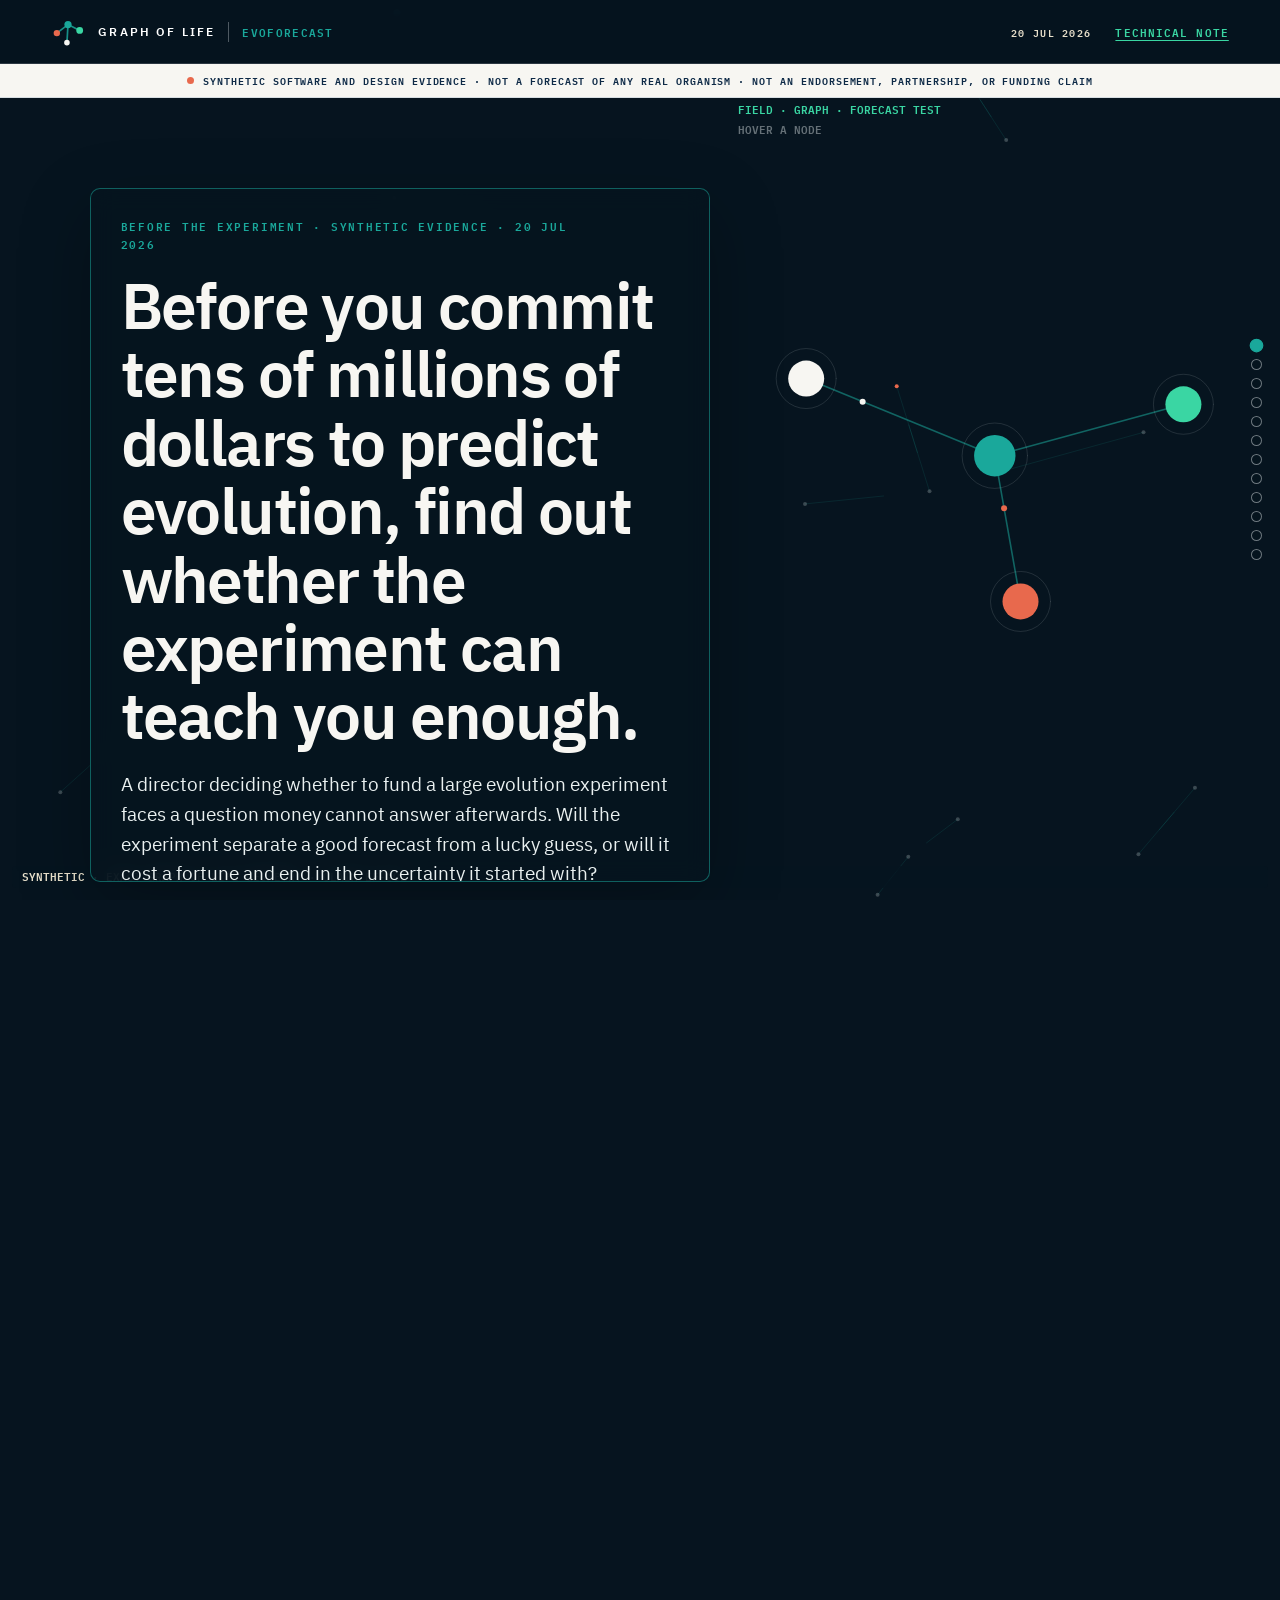
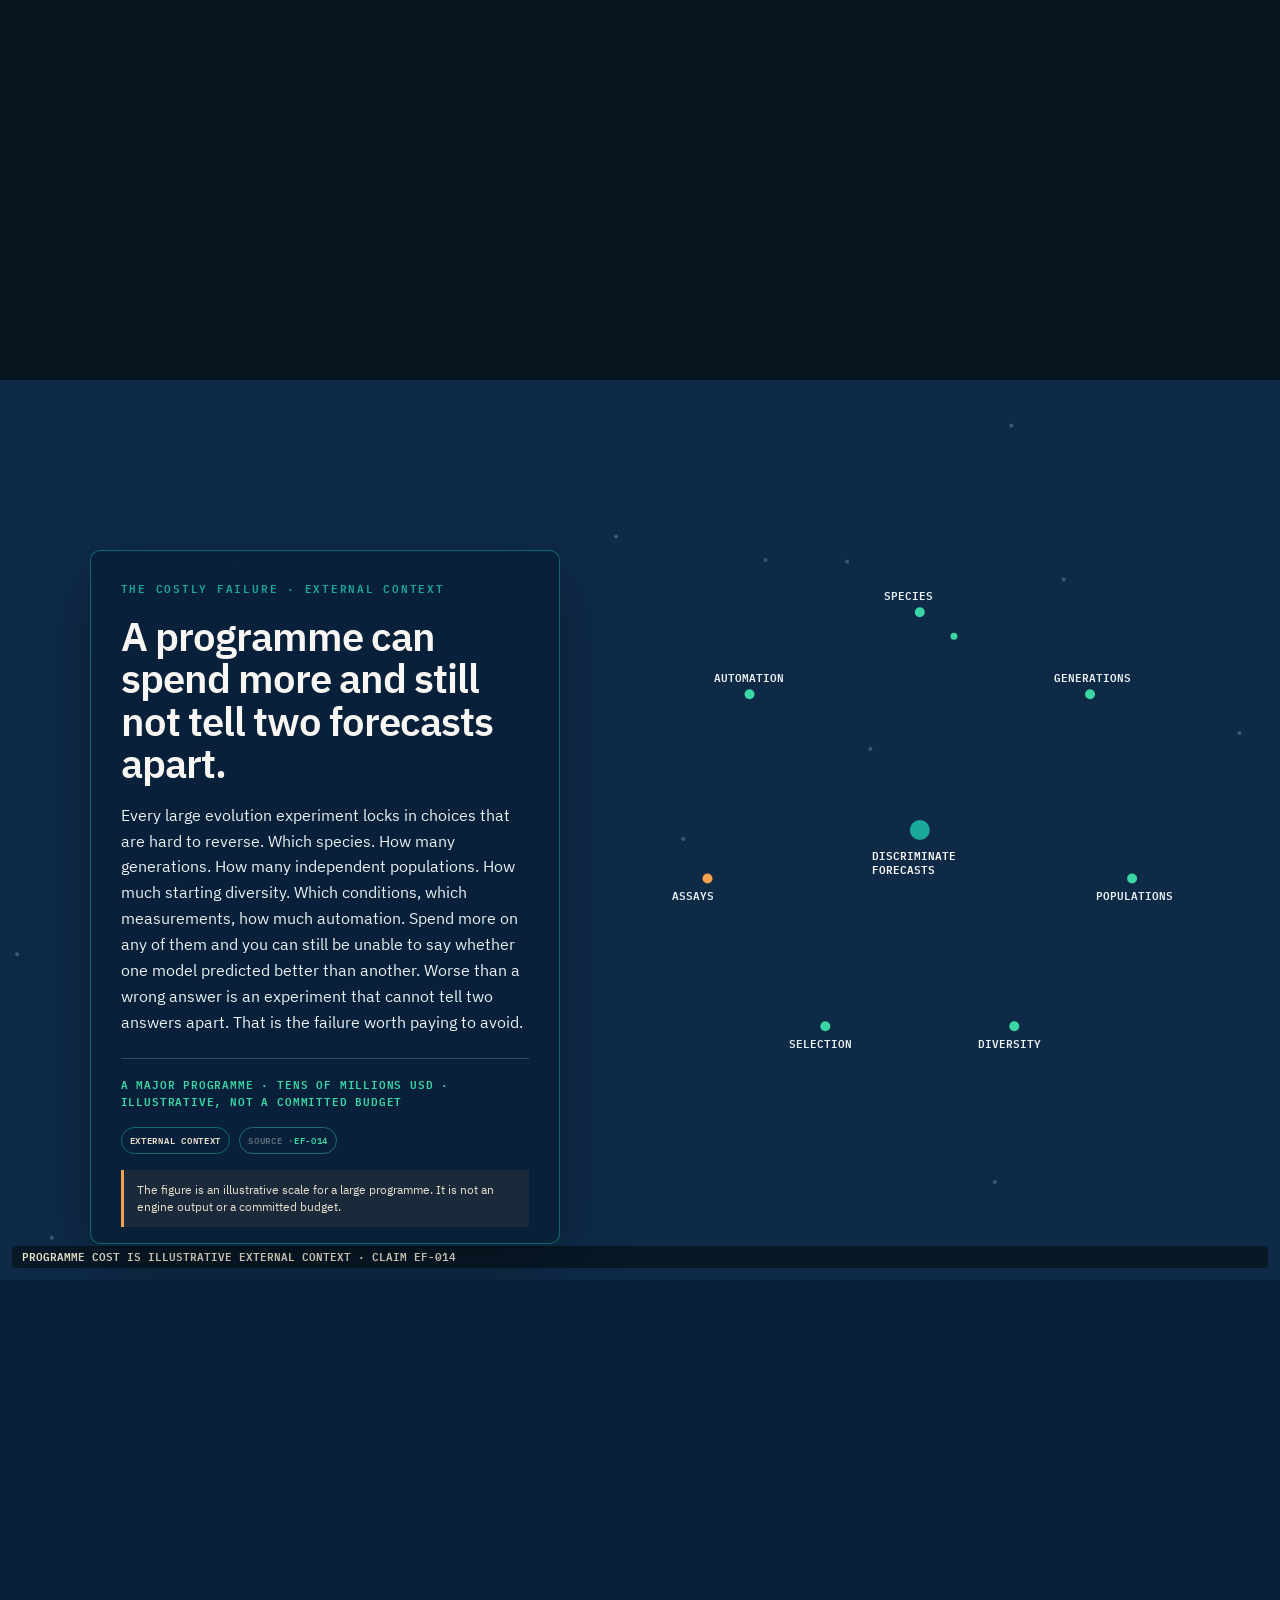
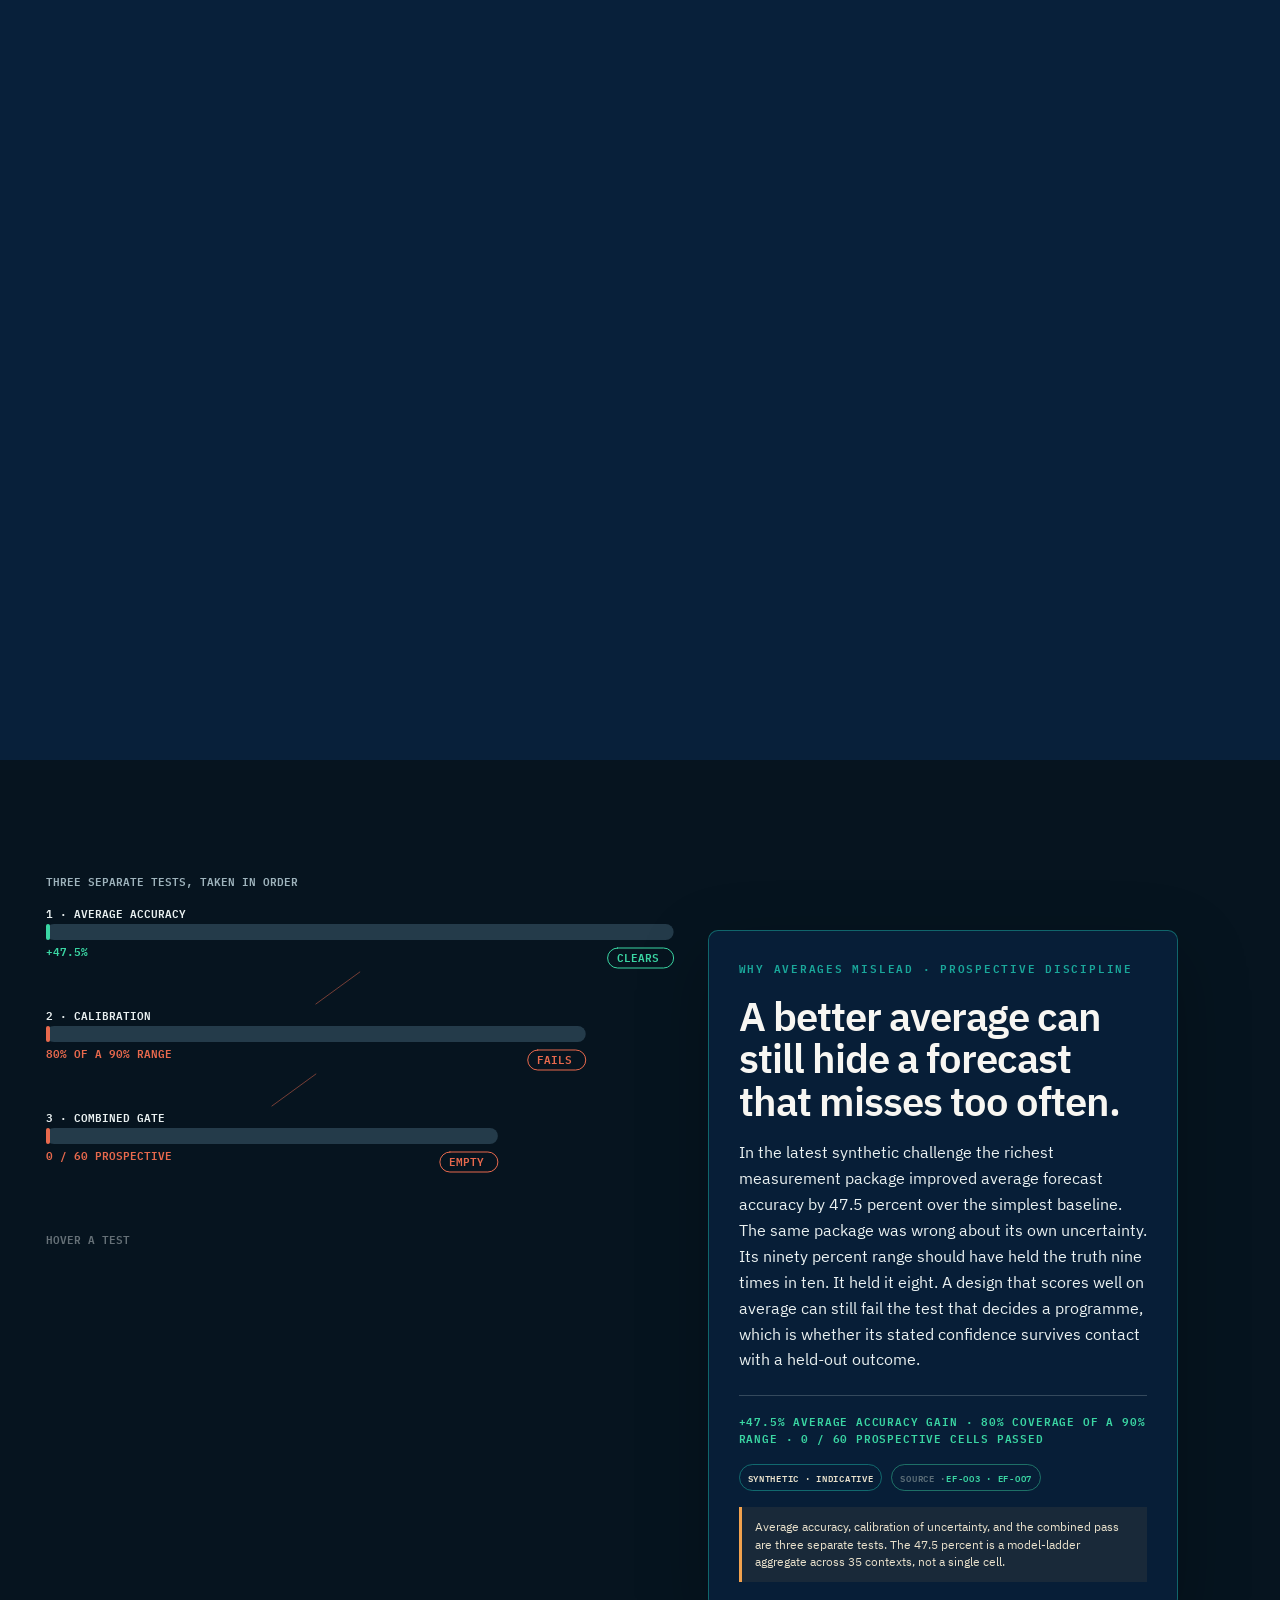
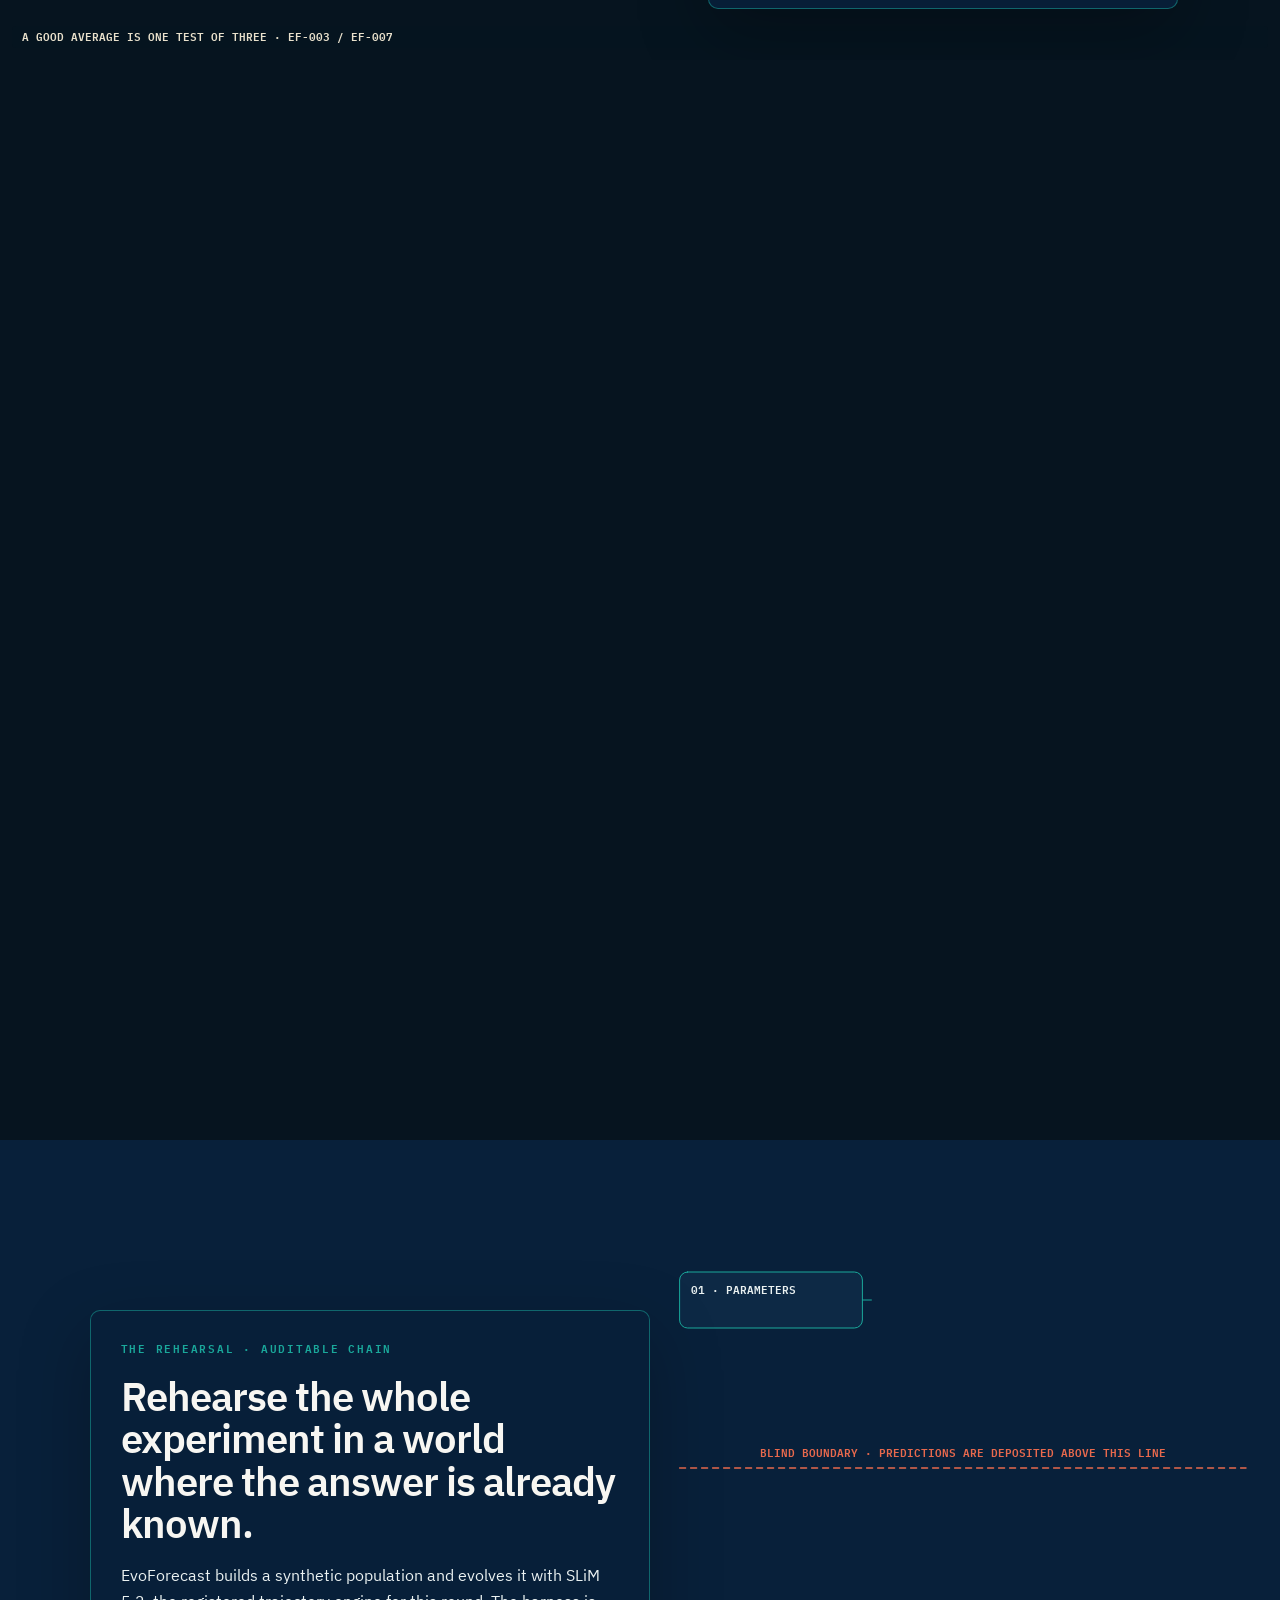
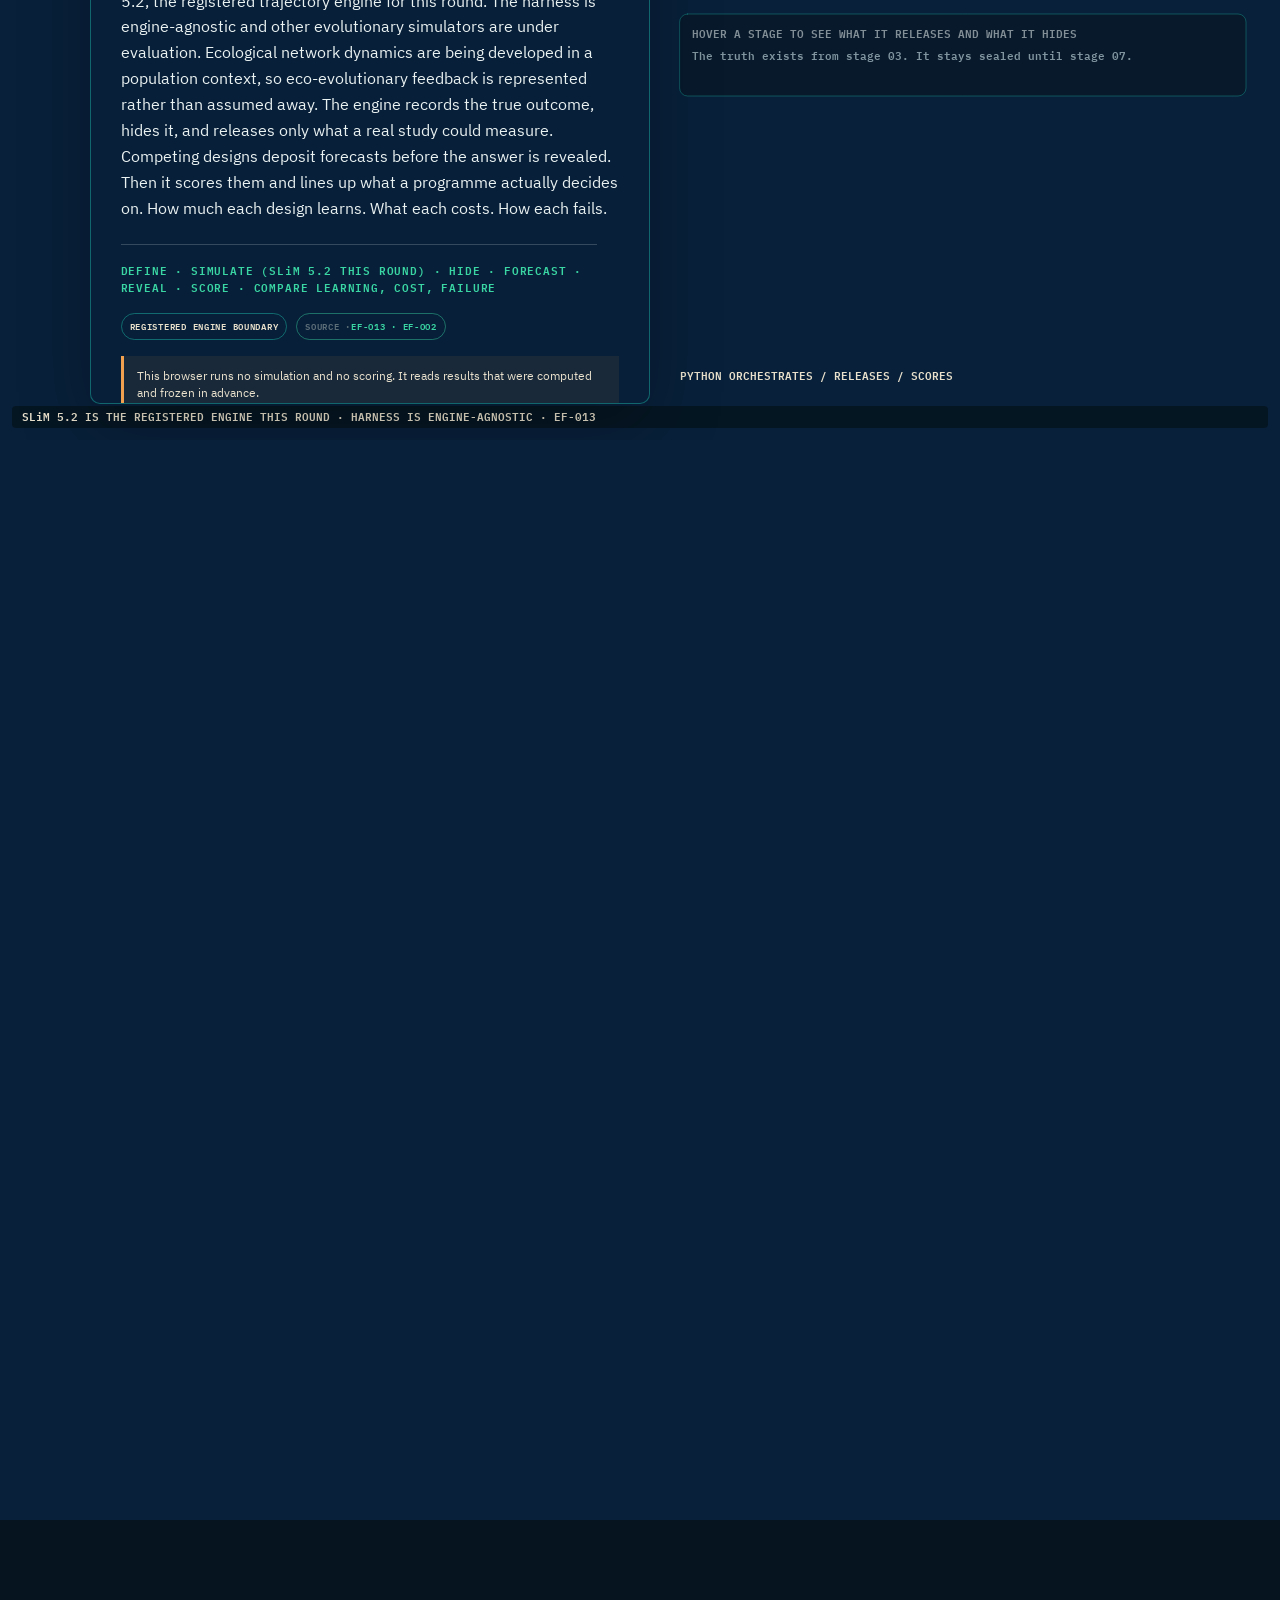
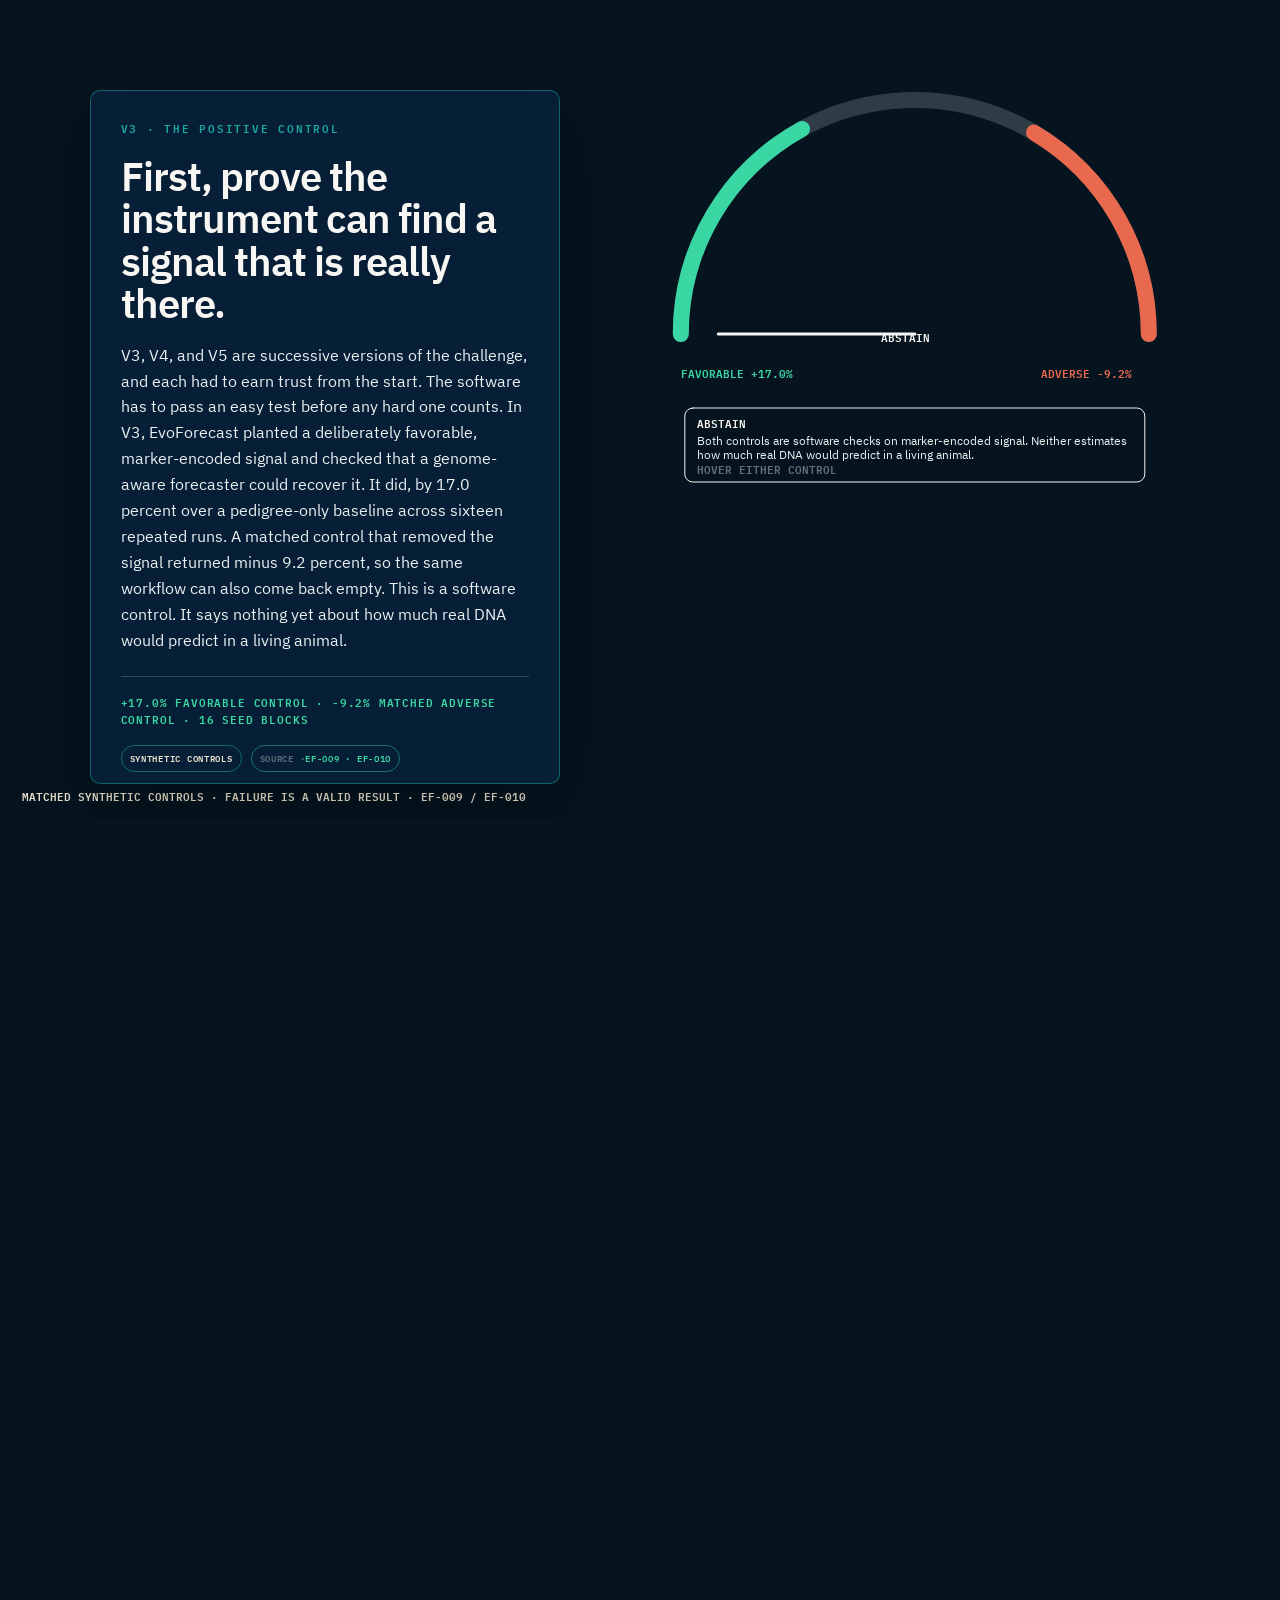
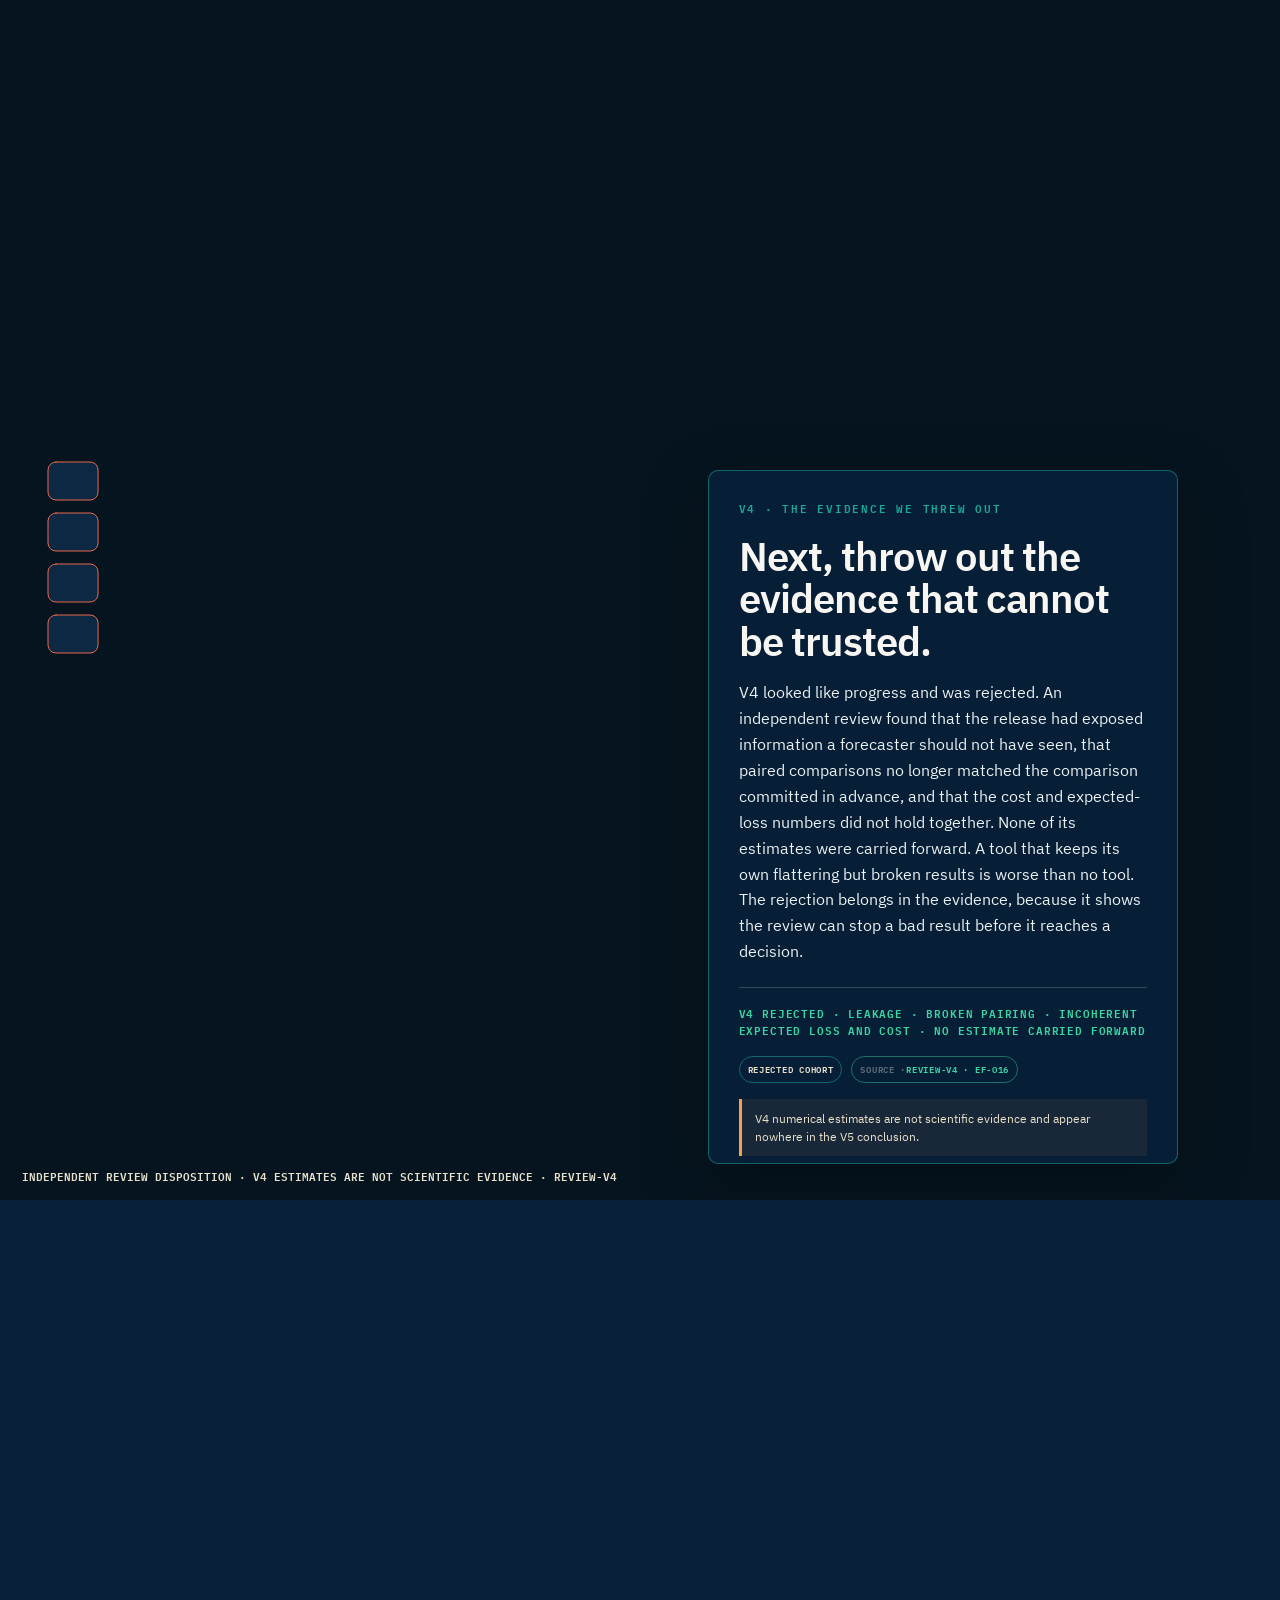
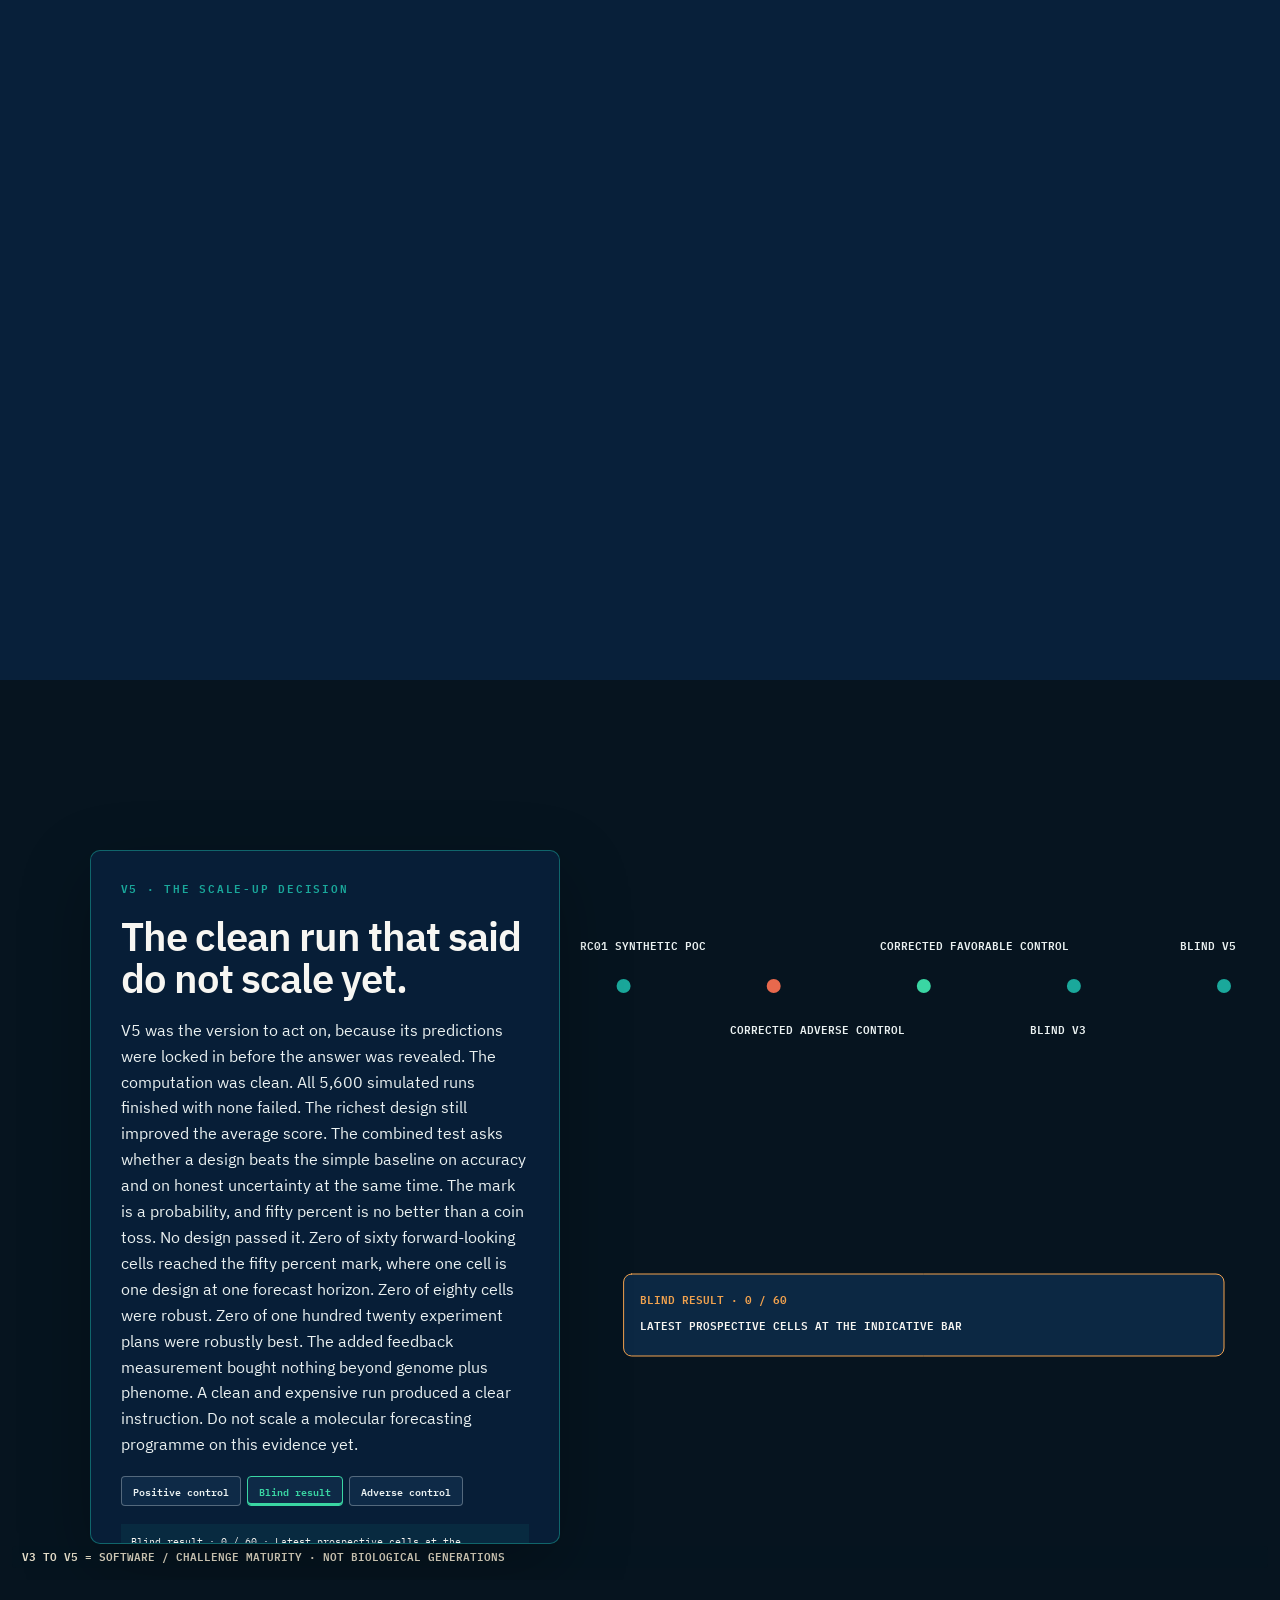
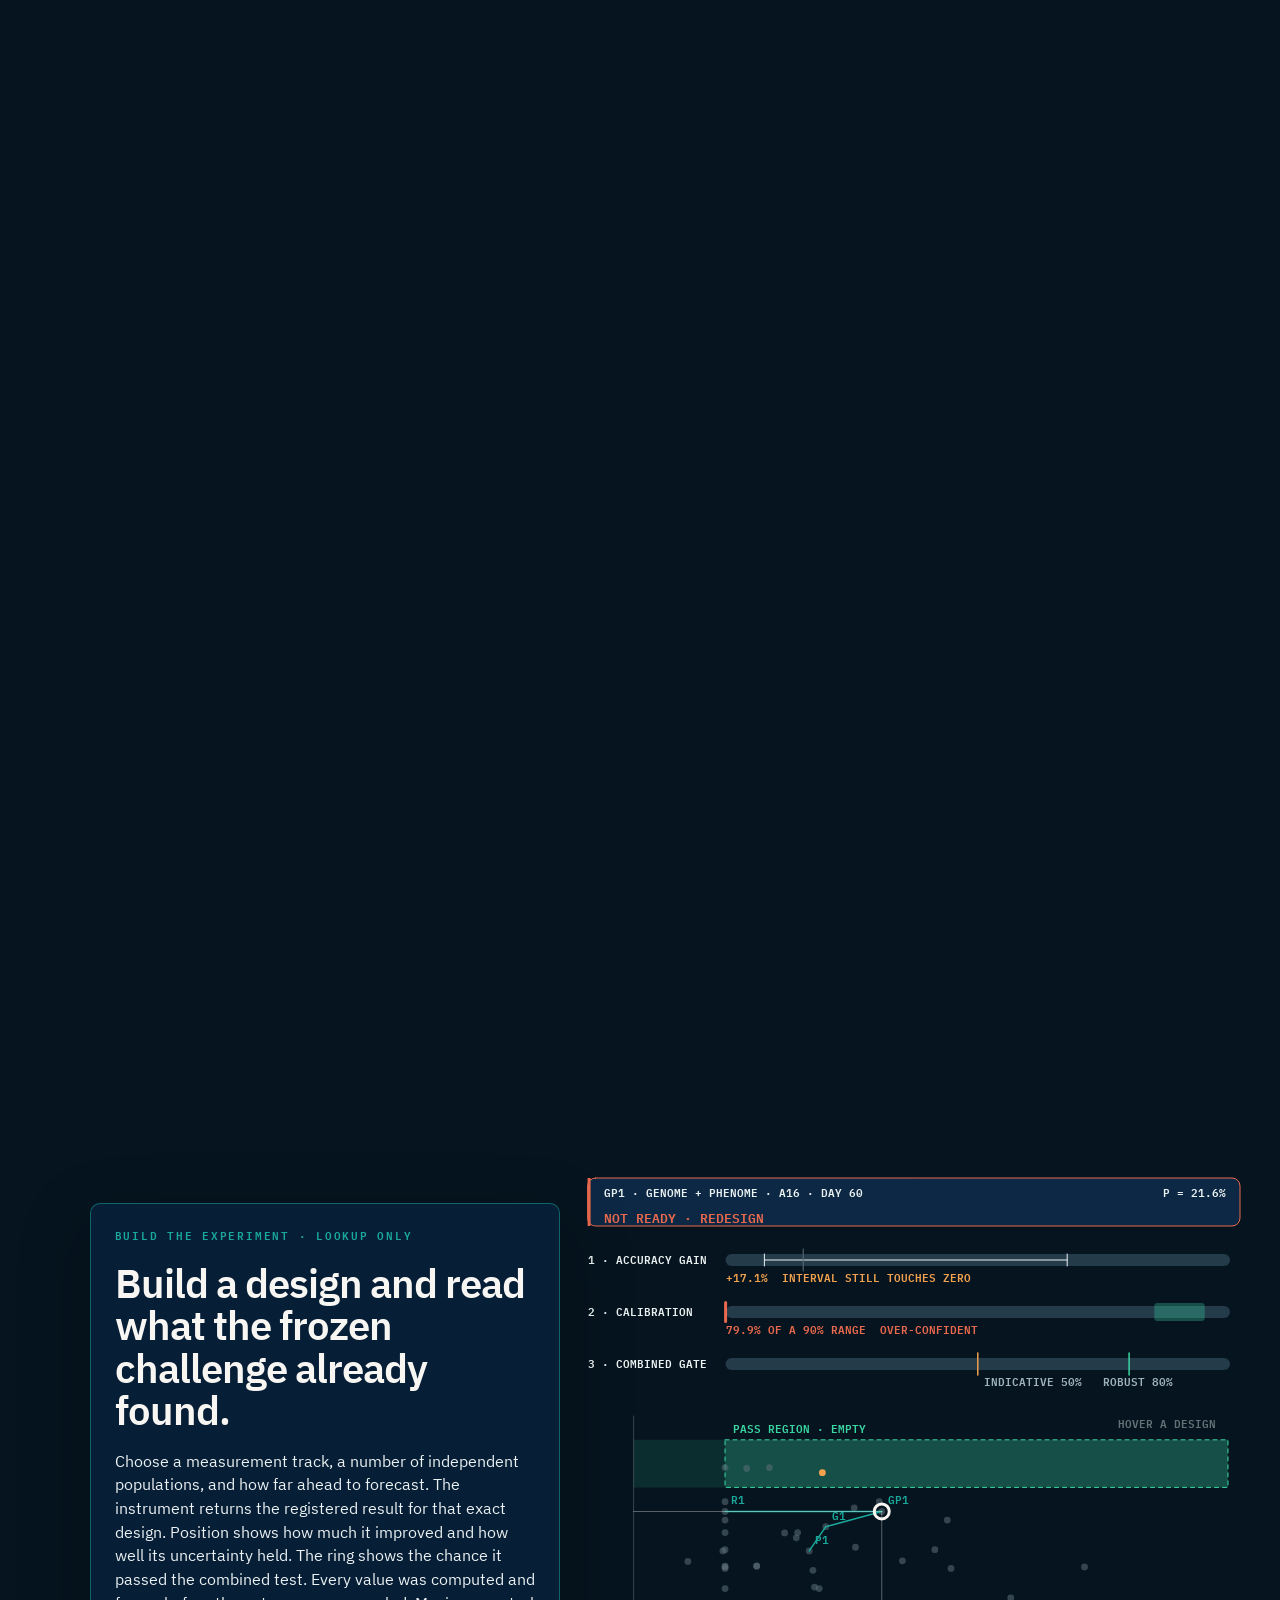
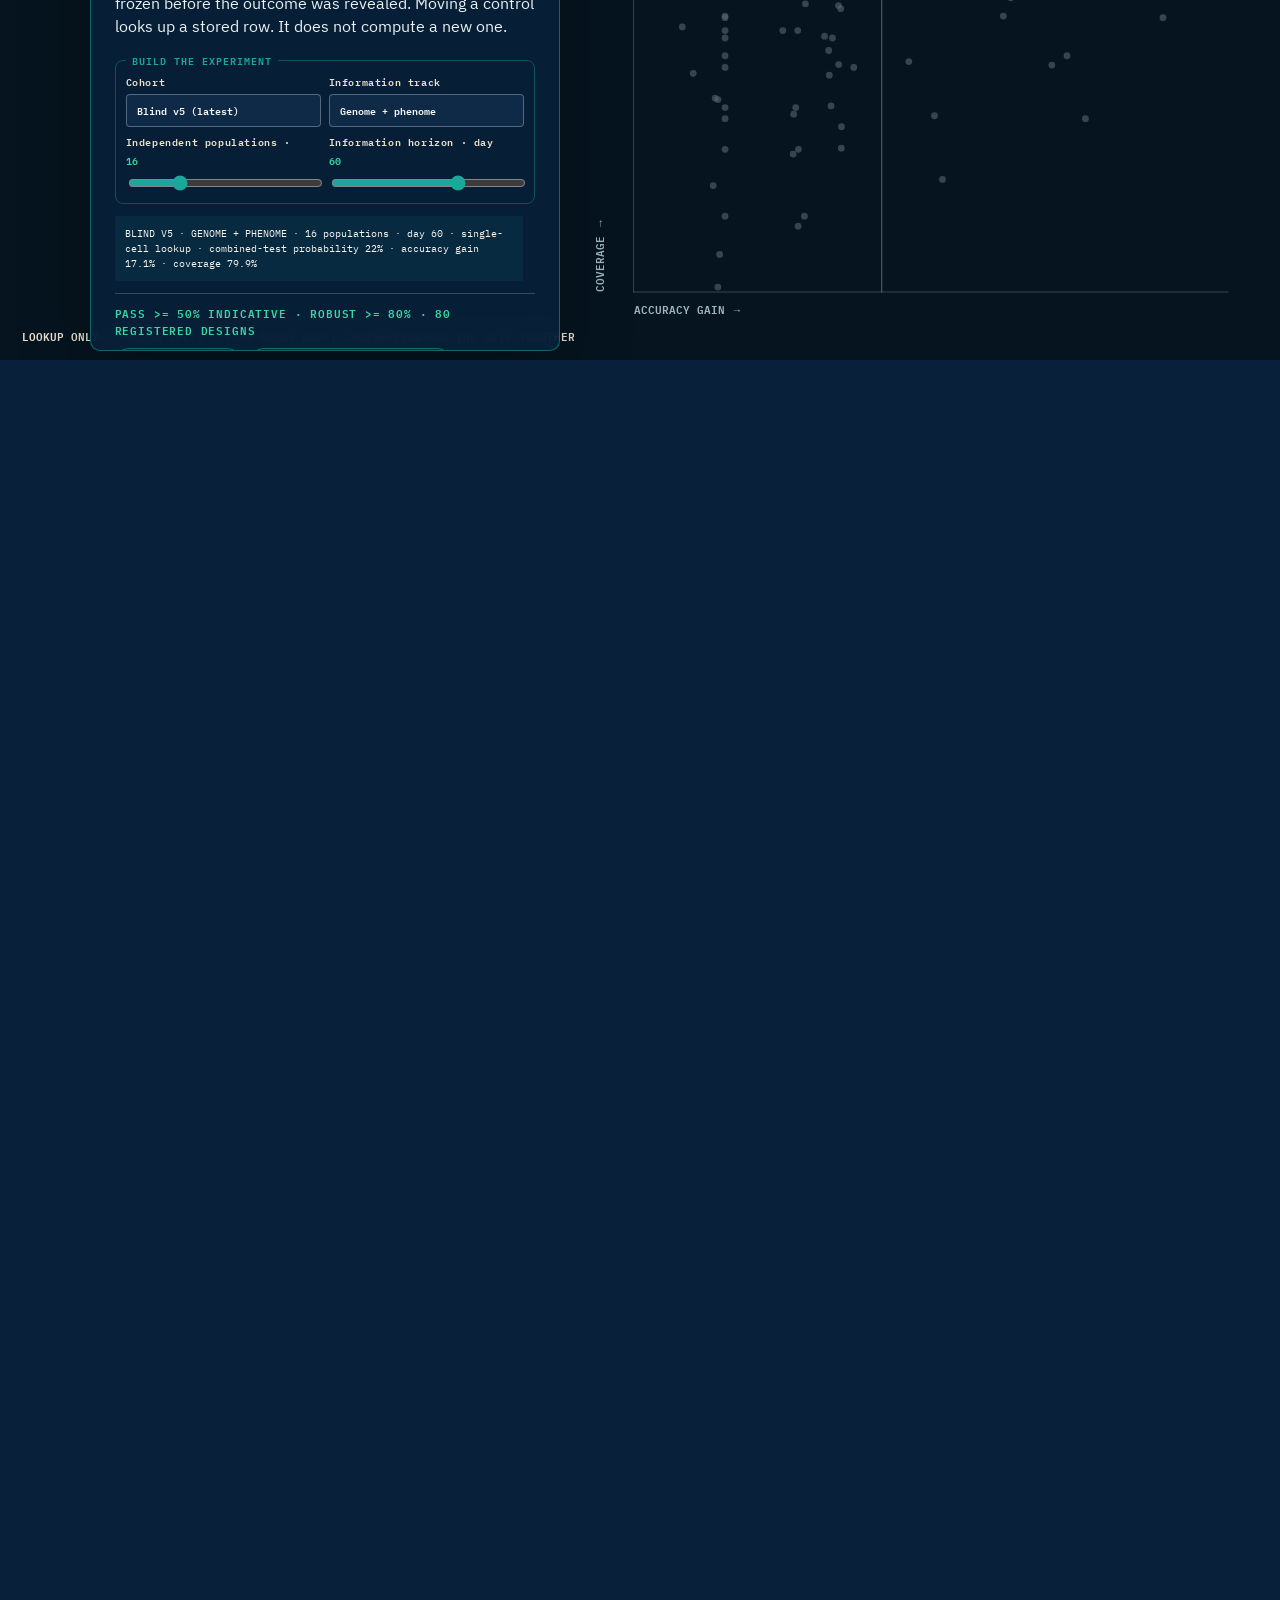
==== commit ba90c226: "Tighten narrative, switch to USD, and fix scene layout and interaction - Centre the blind-boundary l" ====
--- a/index.html
+++ b/index.html
@@ -6,6 +6,7 @@
   <meta name="theme-color" content="#06141F">
   <meta name="description" content="EvoForecast: a synthetic digital wind tunnel that rehearses an evolution-prediction experiment in software before it is built, and reports when a design is not ready.">
   <title>EvoForecast · Before the experiment</title>
+  <link rel="icon" href="favicon.svg" type="image/svg+xml">
   <link rel="stylesheet" href="styles.css">
 </head>
 <body>
@@ -37,8 +38,8 @@
 
     <section class="story-scene dark" id="hero" aria-labelledby="hero-title">
       <div class="stage"><div class="visual" id="visual-hero" aria-hidden="true"></div><article class="copy-card hero-card">
-        <p class="eyebrow" data-field="eyebrow">BEFORE THE EXPERIMENT · SYNTHETIC EVIDENCE · 20 JUL 2026</p><h1 id="hero-title" data-field="title">Before you commit tens of millions of pounds to predict evolution, find out whether the experiment can teach you enough.</h1>
-        <p class="lede" data-field="body">A research director deciding whether to fund a large evolution experiment faces a question money cannot answer after the fact. Will the experiment actually separate a good forecast from a lucky guess, or will it cost a fortune and end in the same uncertainty it started with? EvoForecast answers that question first, in software, by rehearsing the whole experiment in a synthetic world where the true outcome is already known.</p>
+        <p class="eyebrow" data-field="eyebrow">BEFORE THE EXPERIMENT · SYNTHETIC EVIDENCE · 20 JUL 2026</p><h1 id="hero-title" data-field="title">Before you commit tens of millions of dollars to predict evolution, find out whether the experiment can teach you enough.</h1>
+        <p class="lede" data-field="body">A director deciding whether to fund a large evolution experiment faces a question money cannot answer afterwards. Will the experiment separate a good forecast from a lucky guess, or will it cost a fortune and end in the uncertainty it started with? EvoForecast settles that first, in software, by running the whole experiment in a synthetic world where the true outcome is already known.</p>
         <p class="proof" data-field="proof">5,600 OF 5,600 SIMULATED RUNS COMPLETED · NO DESIGN CLEARED THE BAR BEFORE THE OUTCOME WAS REVEALED</p>
         <div class="evidence-row"><span class="provenance" data-field="badge">SYNTHETIC SOFTWARE EVIDENCE</span><a class="source-pill" data-field="claim" href="data/facts_digest.json#EF-001">EF-001 · EF-002 · EF-003</a></div>
         <aside class="caveat">Everything here is synthetic. This is not a forecast of any real organism.</aside>
@@ -47,18 +48,18 @@
     </section>
 
     <section class="story-scene dark" id="stakes" aria-labelledby="stakes-title"><div class="stage"><div class="visual" id="visual-stakes" aria-hidden="true"></div><article class="copy-card">
-      <p class="eyebrow" data-field="eyebrow">THE COSTLY FAILURE · EXTERNAL CONTEXT</p><h2 id="stakes-title" data-field="title">A programme can spend more and still not tell two forecasts apart.</h2><p data-field="body">Every large evolution experiment locks in choices that are hard to reverse. Which species. How many generations. How many independent populations. How much starting diversity. Which conditions, which measurements, how much automation. Spend more on any of these and you can still end up unable to say whether one model predicted better than another. Worse than a wrong answer is an experiment that cannot tell two answers apart. That is the failure worth spending to avoid.</p>
-      <p class="proof" data-field="proof">A MAJOR PROGRAMME · TENS OF MILLIONS OF POUNDS · ILLUSTRATIVE, NOT A COMMITTED BUDGET</p><div class="evidence-row"><span class="provenance" data-field="badge">EXTERNAL CONTEXT</span><a class="source-pill" data-field="claim" href="data/facts_digest.json#EF-014">EF-014</a></div><aside class="caveat">The figure is an illustrative scale for a large programme. It is not an engine output or a committed budget.</aside>
+      <p class="eyebrow" data-field="eyebrow">THE COSTLY FAILURE · EXTERNAL CONTEXT</p><h2 id="stakes-title" data-field="title">A programme can spend more and still not tell two forecasts apart.</h2><p data-field="body">Every large evolution experiment locks in choices that are hard to reverse. Which species. How many generations. How many independent populations. How much starting diversity. Which conditions, which measurements, how much automation. Spend more on any of them and you can still be unable to say whether one model predicted better than another. Worse than a wrong answer is an experiment that cannot tell two answers apart. That is the failure worth paying to avoid.</p>
+      <p class="proof" data-field="proof">A MAJOR PROGRAMME · TENS OF MILLIONS USD · ILLUSTRATIVE, NOT A COMMITTED BUDGET</p><div class="evidence-row"><span class="provenance" data-field="badge">EXTERNAL CONTEXT</span><a class="source-pill" data-field="claim" href="data/facts_digest.json#EF-014">EF-014</a></div><aside class="caveat">The figure is an illustrative scale for a large programme. It is not an engine output or a committed budget.</aside>
     </article></div></section>
 
     <section class="story-scene dark" id="blindspot" aria-labelledby="blindspot-title"><div class="stage"><div class="visual" id="visual-blindspot" aria-hidden="true"></div><article class="copy-card right-card">
-      <p class="eyebrow" data-field="eyebrow">WHY AVERAGES MISLEAD · PROSPECTIVE DISCIPLINE</p><h2 id="blindspot-title" data-field="title">A better average can still hide a forecast that misses too often.</h2><p data-field="body">In the latest synthetic challenge the richest measurement package improved the average accuracy of its forecasts by 47.5 percent over the simplest baseline. The same package was wrong about its own uncertainty. Its ninety percent prediction range should have held the truth nine times in ten. It held it eight times in ten. A design that scores well on average can still fail the test that decides a programme, which is whether its stated confidence can be trusted before the outcome is known.</p>
+      <p class="eyebrow" data-field="eyebrow">WHY AVERAGES MISLEAD · PROSPECTIVE DISCIPLINE</p><h2 id="blindspot-title" data-field="title">A better average can still hide a forecast that misses too often.</h2><p data-field="body">In the latest synthetic challenge the richest measurement package improved average forecast accuracy by 47.5 percent over the simplest baseline. The same package was wrong about its own uncertainty. Its ninety percent range should have held the truth nine times in ten. It held it eight. A design that scores well on average can still fail the test that decides a programme, which is whether its stated confidence survives contact with a held-out outcome.</p>
       <p class="proof" data-field="proof">+47.5% AVERAGE ACCURACY GAIN · 80% COVERAGE OF A 90% RANGE · 0 / 60 PROSPECTIVE CELLS PASSED</p><div class="evidence-row"><span class="provenance" data-field="badge">SYNTHETIC · INDICATIVE</span><a class="source-pill" data-field="claim" href="data/facts_digest.json#EF-007">EF-003 · EF-007</a></div><aside class="caveat">Average accuracy, calibration of uncertainty, and the combined pass are three separate tests. The 47.5 percent is a model-ladder aggregate across 35 contexts, not a single cell.</aside>
     </article></div></section>
 
     <section class="story-scene dark" id="windtunnel" aria-labelledby="windtunnel-title"><div class="stage"><div class="visual" id="visual-windtunnel" aria-hidden="true"></div><article class="copy-card compact-card">
-      <p class="eyebrow" data-field="eyebrow">THE REHEARSAL · AUDITABLE CHAIN</p><h2 id="windtunnel-title" data-field="title">Rehearse the whole experiment in a world where the answer is already known.</h2><p data-field="body">EvoForecast builds a synthetic population and evolves it with SLiM 5.2, the same forward-evolution engine used in population genetics. It records the true outcome, hides it, and releases only what a real study would measure. Competing forecasters deposit predictions before the answer is revealed. Then it scores them and lines up three things a real programme cares about. How much each design learns. What each design costs. How each design fails. Because the truth is known by construction, the rehearsal can show which measurements earn their place and which only add expense.</p>
-      <p class="proof" data-field="proof">DEFINE · SIMULATE WITH SLiM 5.2 · HIDE · FORECAST · REVEAL · SCORE · COMPARE LEARNING, COST, FAILURE</p><div class="evidence-row"><span class="provenance" data-field="badge">REGISTERED ENGINE BOUNDARY</span><a class="source-pill" data-field="claim" href="data/facts_digest.json#EF-013">EF-013 · EF-002</a></div><aside class="caveat">This browser runs no simulation and no scoring. It reads results that were computed and frozen in advance.</aside>
+      <p class="eyebrow" data-field="eyebrow">THE REHEARSAL · AUDITABLE CHAIN</p><h2 id="windtunnel-title" data-field="title">Rehearse the whole experiment in a world where the answer is already known.</h2><p data-field="body">EvoForecast builds a synthetic population and evolves it with SLiM 5.2, the registered trajectory engine for this round. The harness is engine-agnostic and other evolutionary simulators are under evaluation. Ecological network dynamics are being developed in a population context, so eco-evolutionary feedback is represented rather than assumed away. The engine records the true outcome, hides it, and releases only what a real study could measure. Competing designs deposit forecasts before the answer is revealed. Then it scores them and lines up what a programme actually decides on. How much each design learns. What each costs. How each fails.</p>
+      <p class="proof" data-field="proof">DEFINE · SIMULATE (SLiM 5.2 THIS ROUND) · HIDE · FORECAST · REVEAL · SCORE · COMPARE LEARNING, COST, FAILURE</p><div class="evidence-row"><span class="provenance" data-field="badge">REGISTERED ENGINE BOUNDARY</span><a class="source-pill" data-field="claim" href="data/facts_digest.json#EF-013">EF-013 · EF-002</a></div><aside class="caveat">This browser runs no simulation and no scoring. It reads results that were computed and frozen in advance.</aside>
     </article></div></section>
 
     <section class="story-scene dark" id="abstain" aria-labelledby="abstain-title"><div class="stage"><div class="visual" id="visual-abstain" aria-hidden="true"></div><article class="copy-card">
@@ -96,7 +97,7 @@
     </article></div></section>
 
     <section class="story-scene dark" id="genome" aria-labelledby="genome-title"><div class="stage"><div class="visual" id="visual-genome" aria-hidden="true"></div><article class="copy-card">
-      <p class="eyebrow" data-field="eyebrow">WHAT A REAL EXPERIMENT MUST SHOW · PROPOSED / BLOCKED</p><h2 id="genome-title" data-field="title">The hard part a real study still has to prove.</h2><p data-field="body">The proposed next design is diploid, ten-chromosome, sexual, and limited to standing variation. It would connect founder genomes through recombination to phenotype, ecology, the error an assay actually makes, and a blind score. None of it is built or calibrated. It marks the exact place where real material, real assays, and independent review would have to do the work software cannot.</p>
+      <p class="eyebrow" data-field="eyebrow">WHAT A REAL EXPERIMENT MUST SHOW · PROPOSED / BLOCKED</p><h2 id="genome-title" data-field="title">The hard part a real study still has to prove.</h2><p data-field="body">The proposed next design is diploid, ten-chromosome, sexual, and limited to standing variation. It connects founder genomes through recombination to phenotype, ecology, the error an assay actually makes, and a blind score. Ecological network dynamics are being developed alongside it in a population context, so eco-evolutionary feedback is carried rather than assumed away. None of it is built or calibrated. It marks the exact place where real material, real assays, and independent review must do the work software cannot.</p>
       <p class="proof" data-field="proof">10 CHROMOSOMES · PROPOSED DESIGN · RC01 REMAINS CLONAL · NOT IMPLEMENTED</p><div class="evidence-row"><span class="provenance" data-field="badge">PROPOSED · EMPIRICAL GATE BLOCKED</span><a class="source-pill" data-field="claim" href="data/facts_digest.json#EF-012">EF-012 · EF-015</a></div><aside class="caveat danger">STOP. Exact founder and genome identity, G0/G1 evidence, real assays, and custody are unresolved.</aside>
     </article></div></section>
 
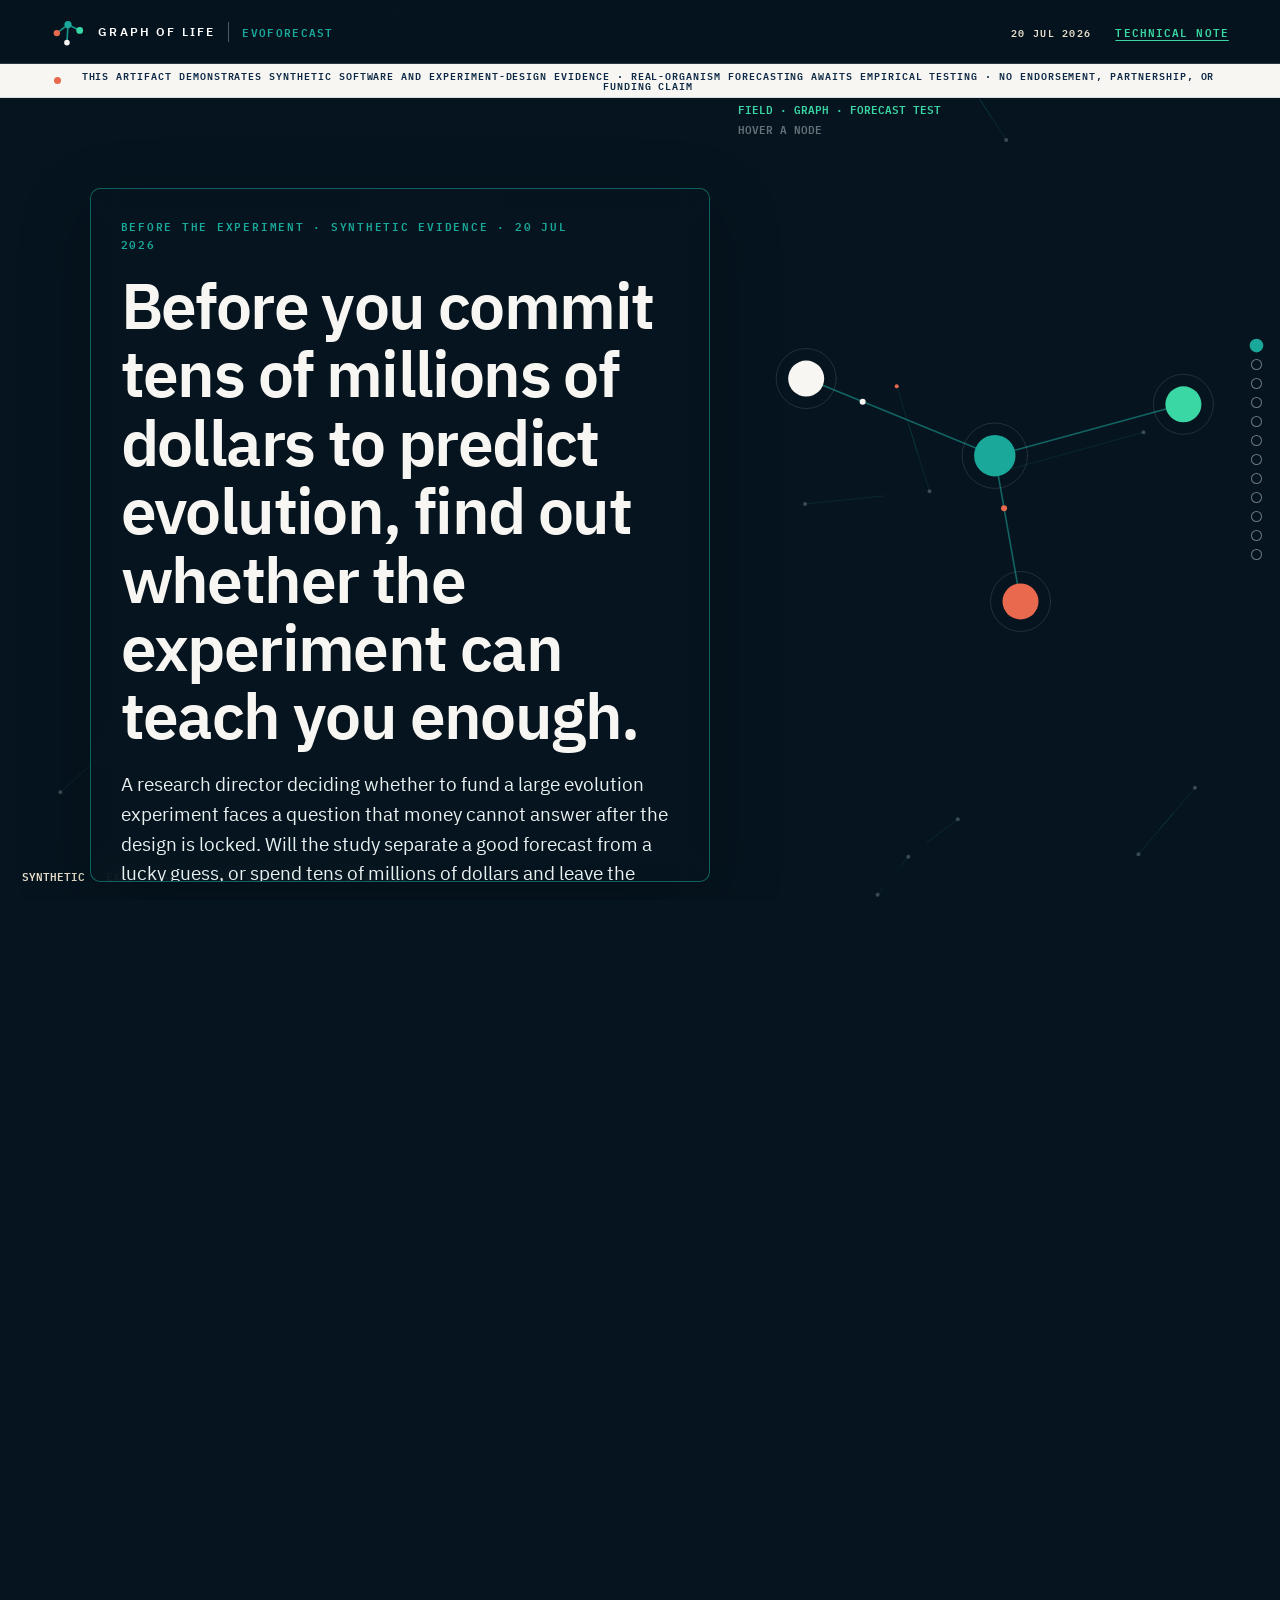
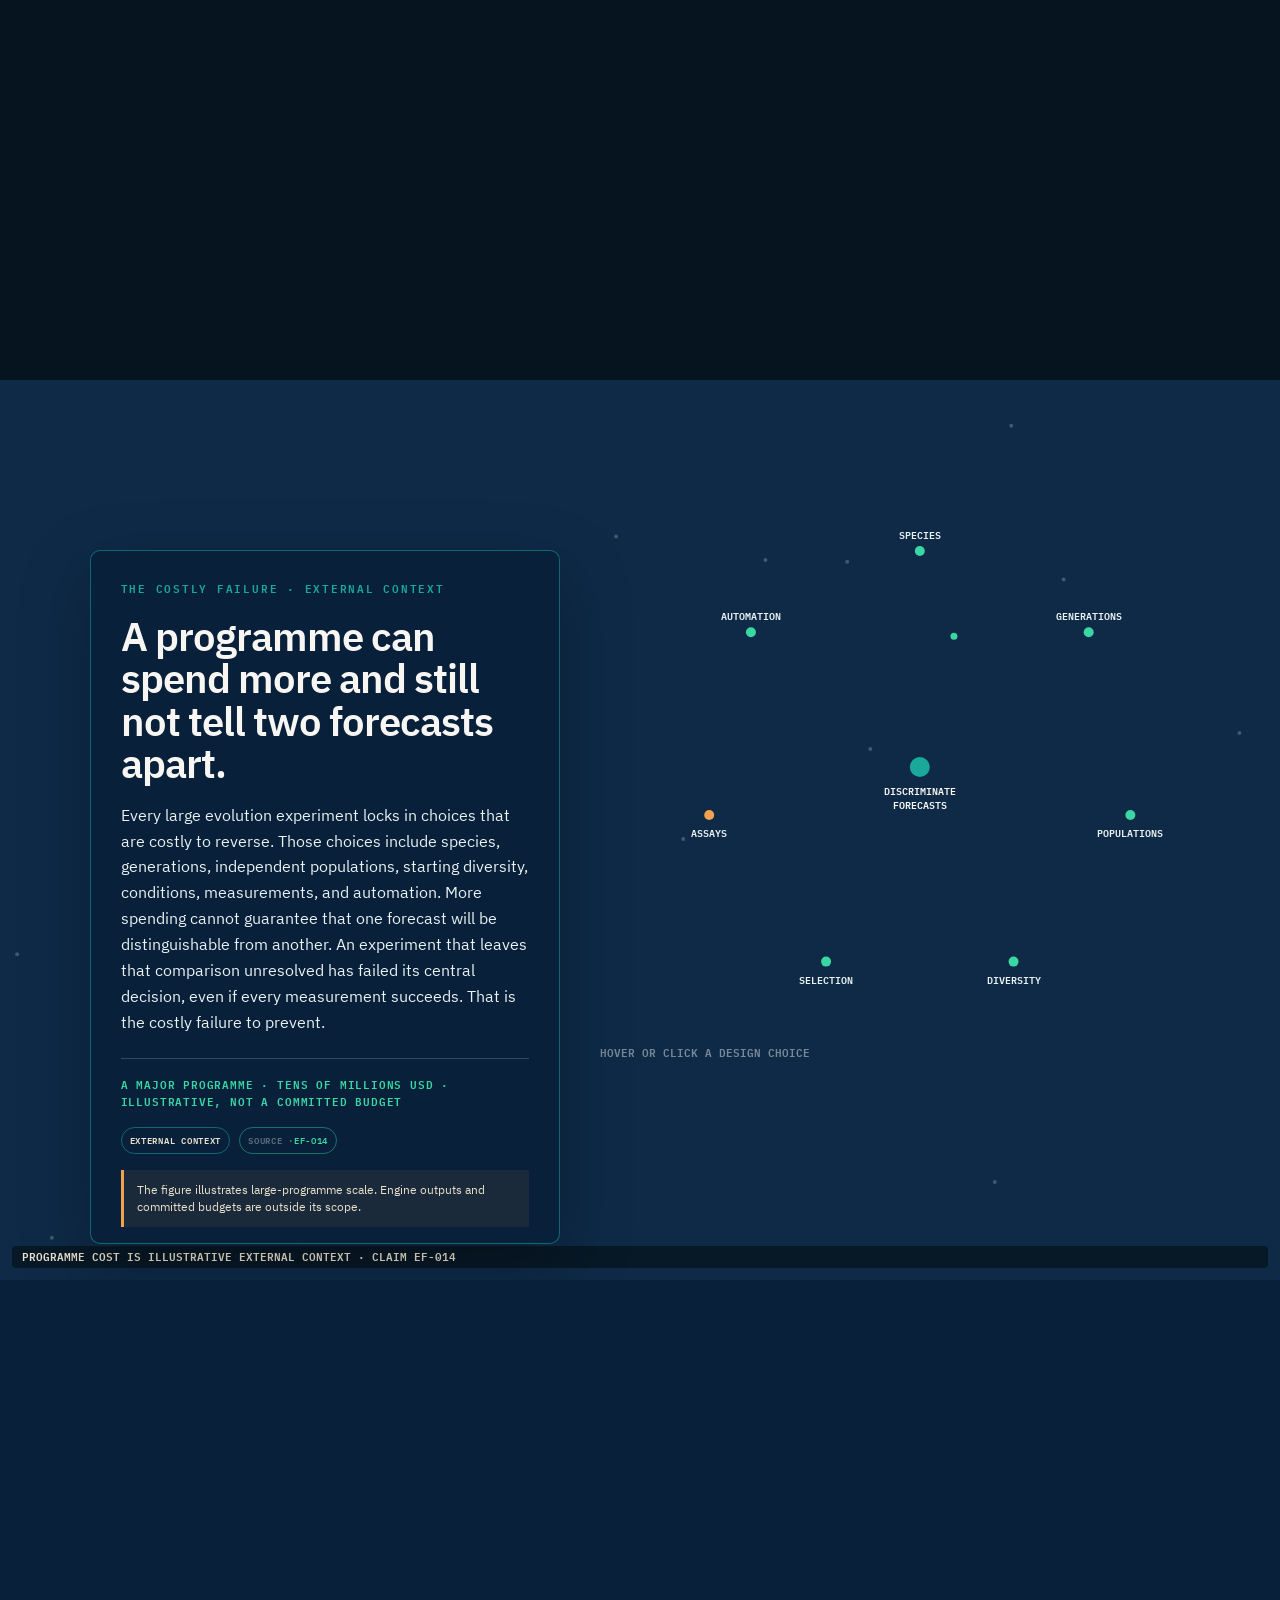
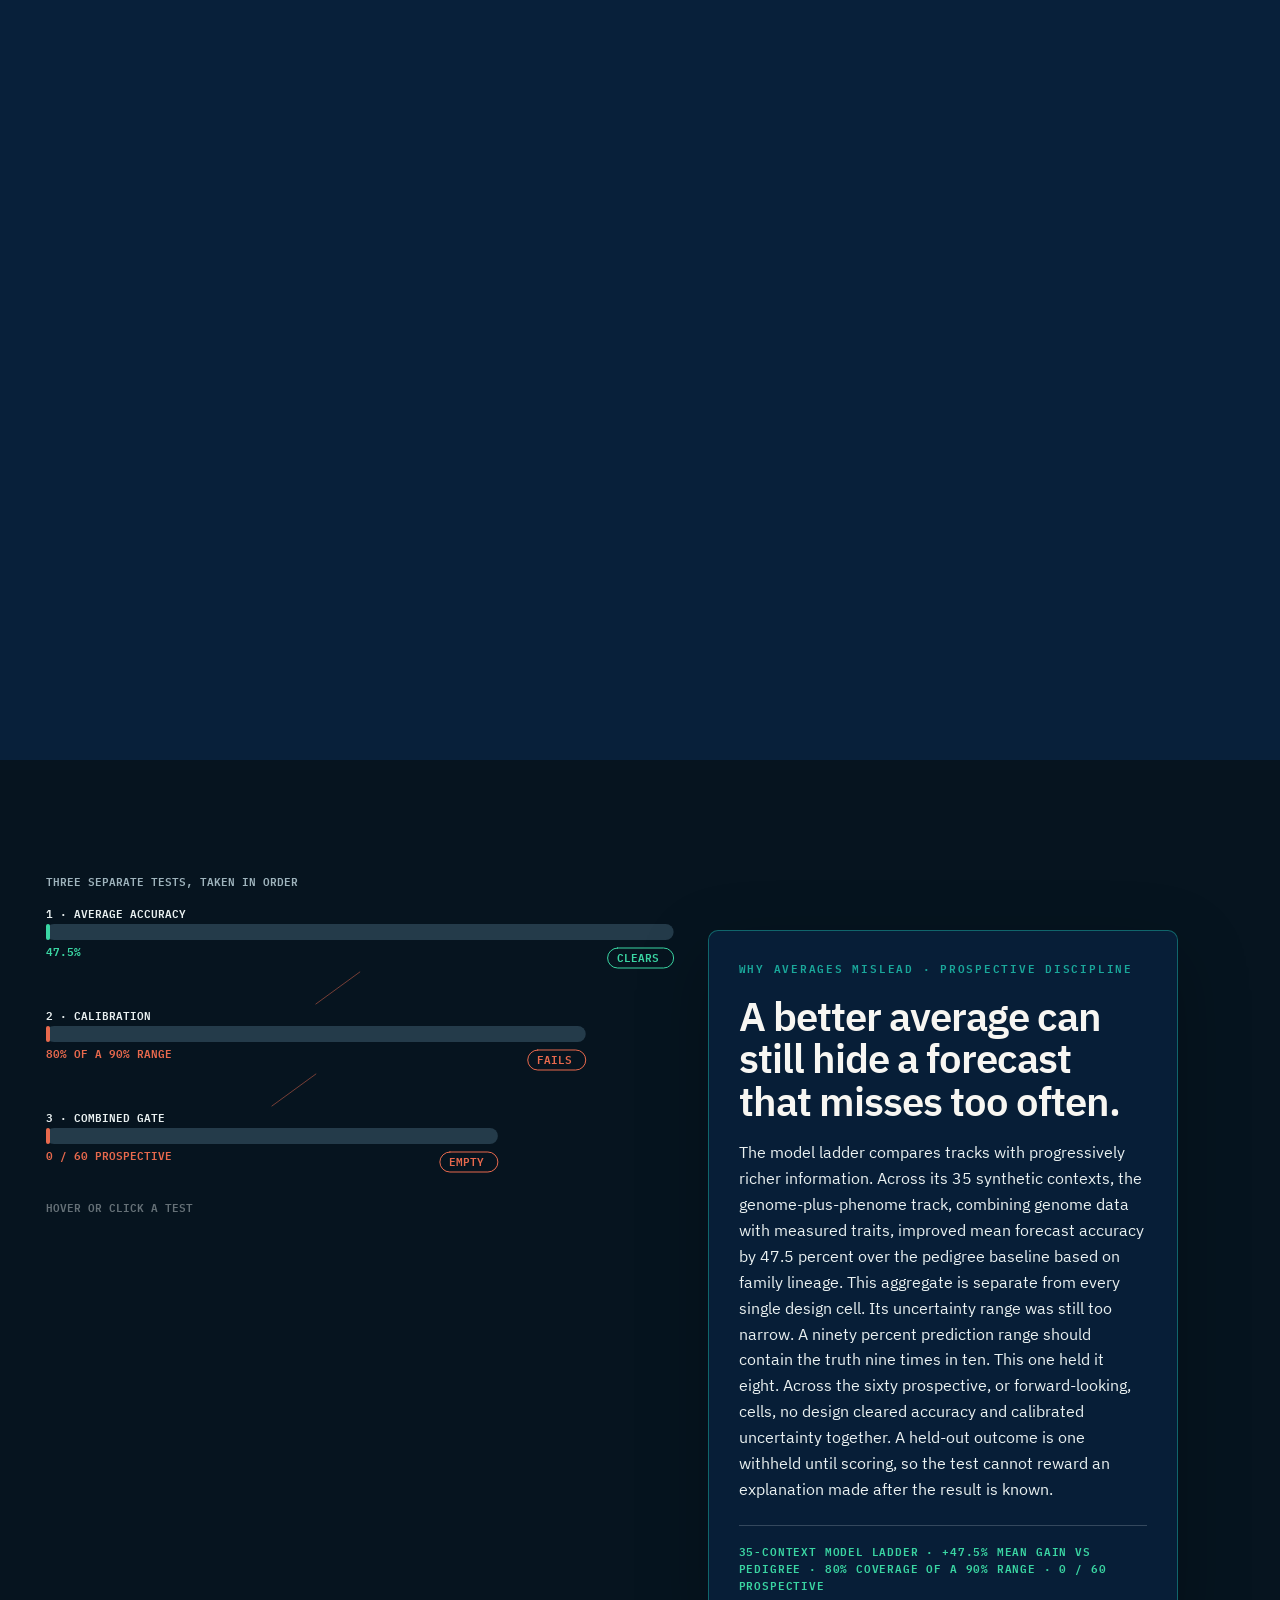
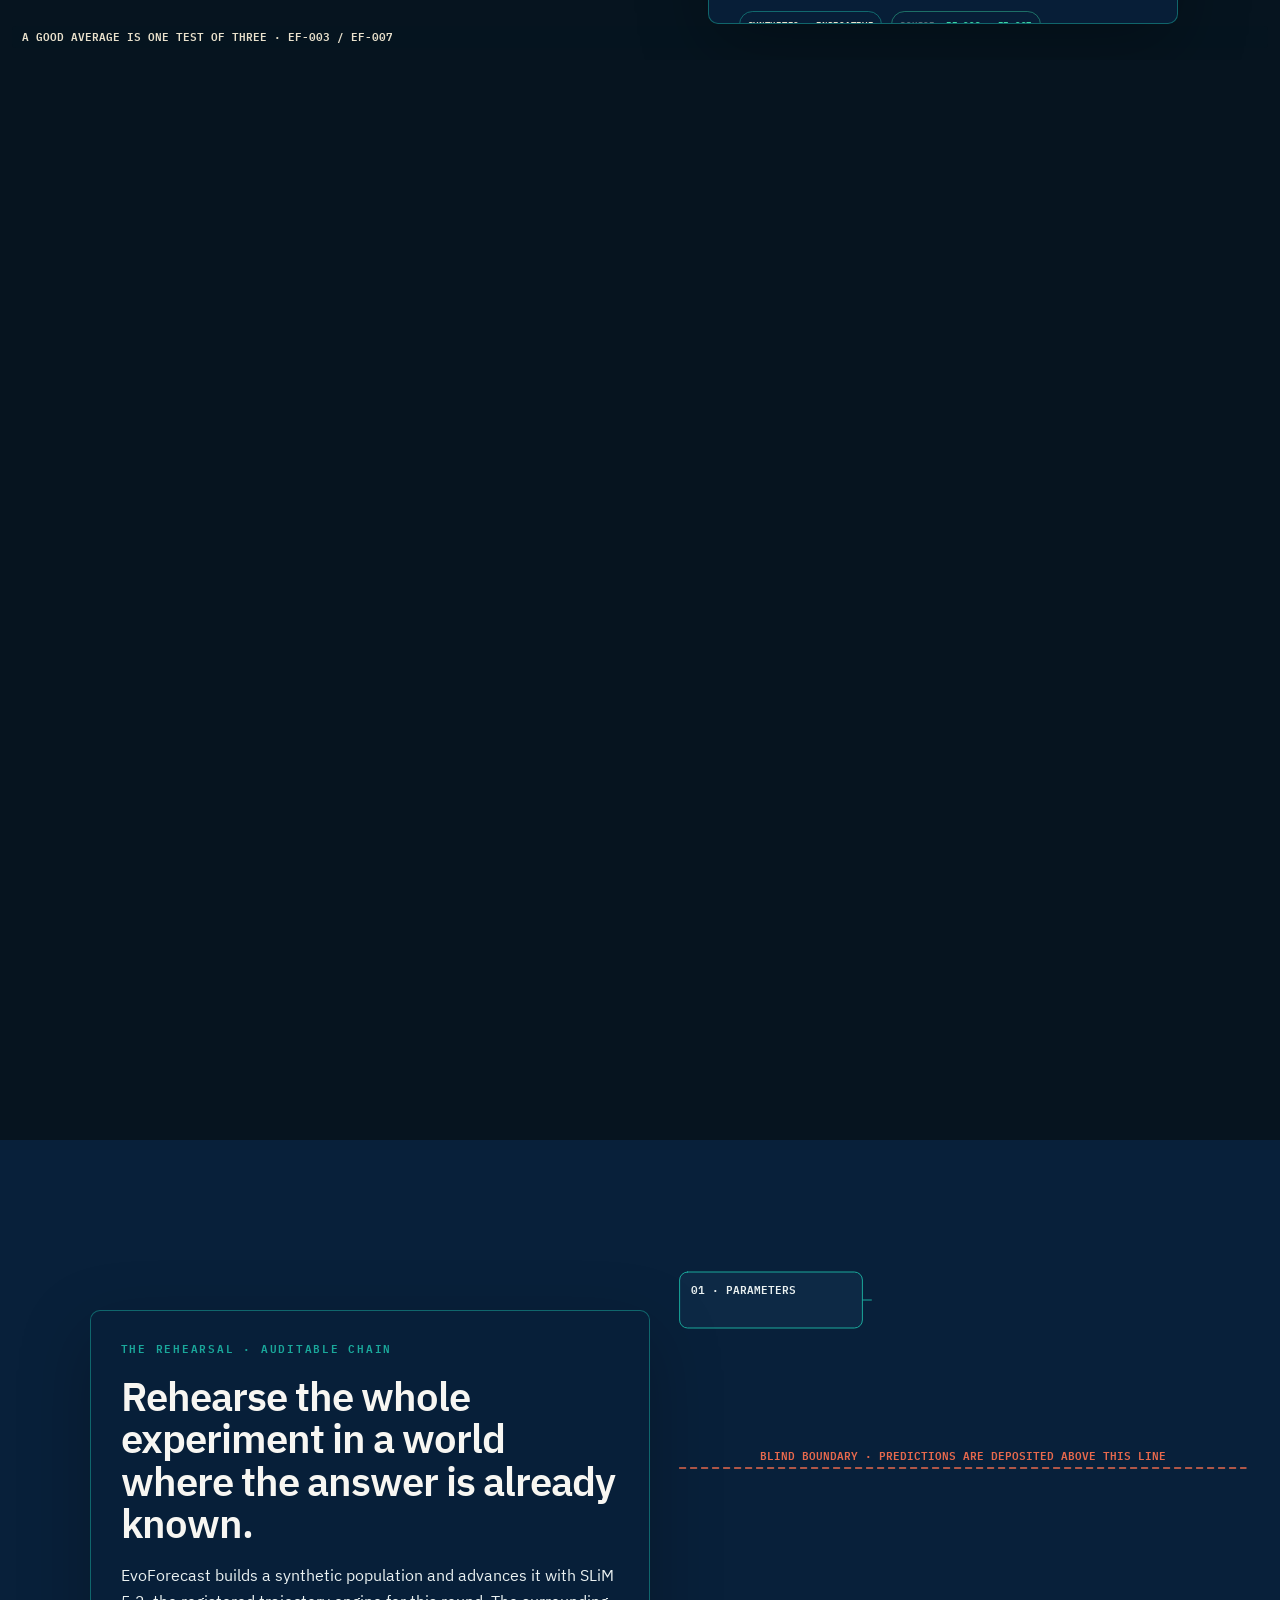
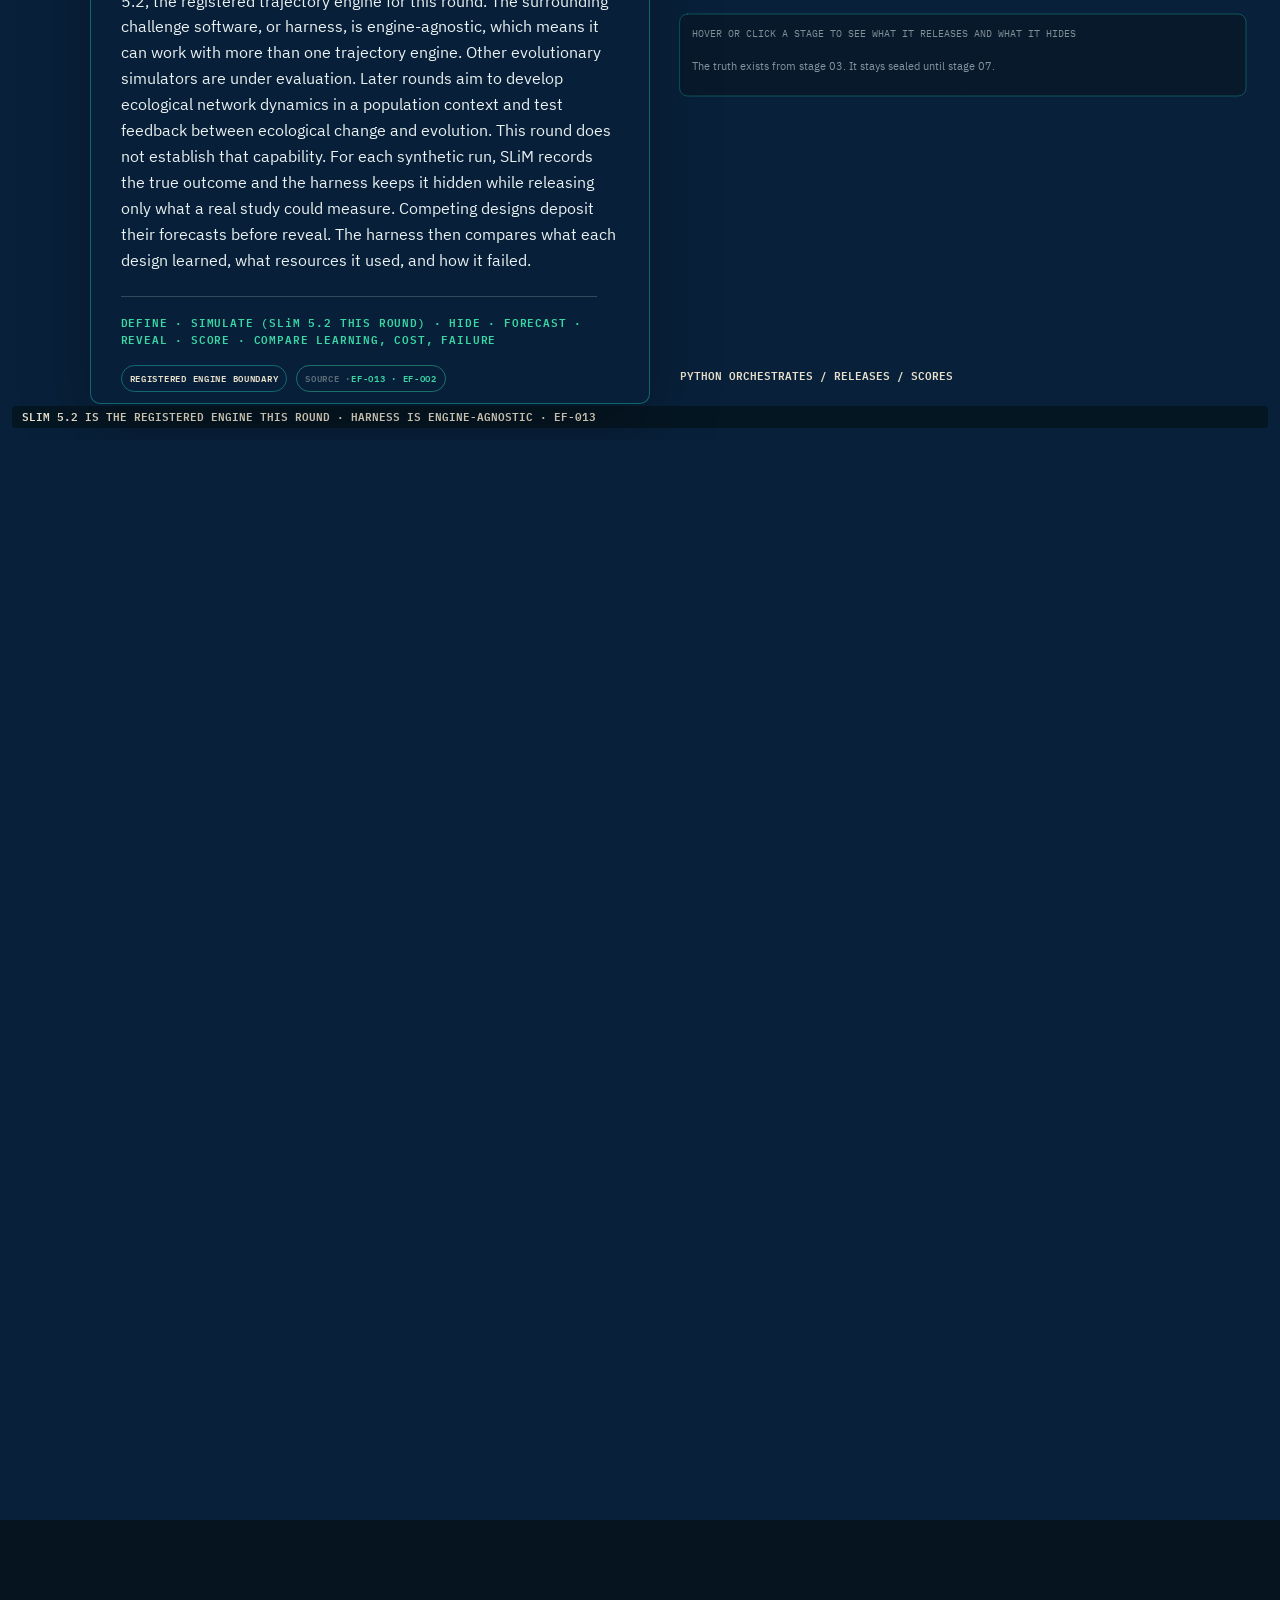
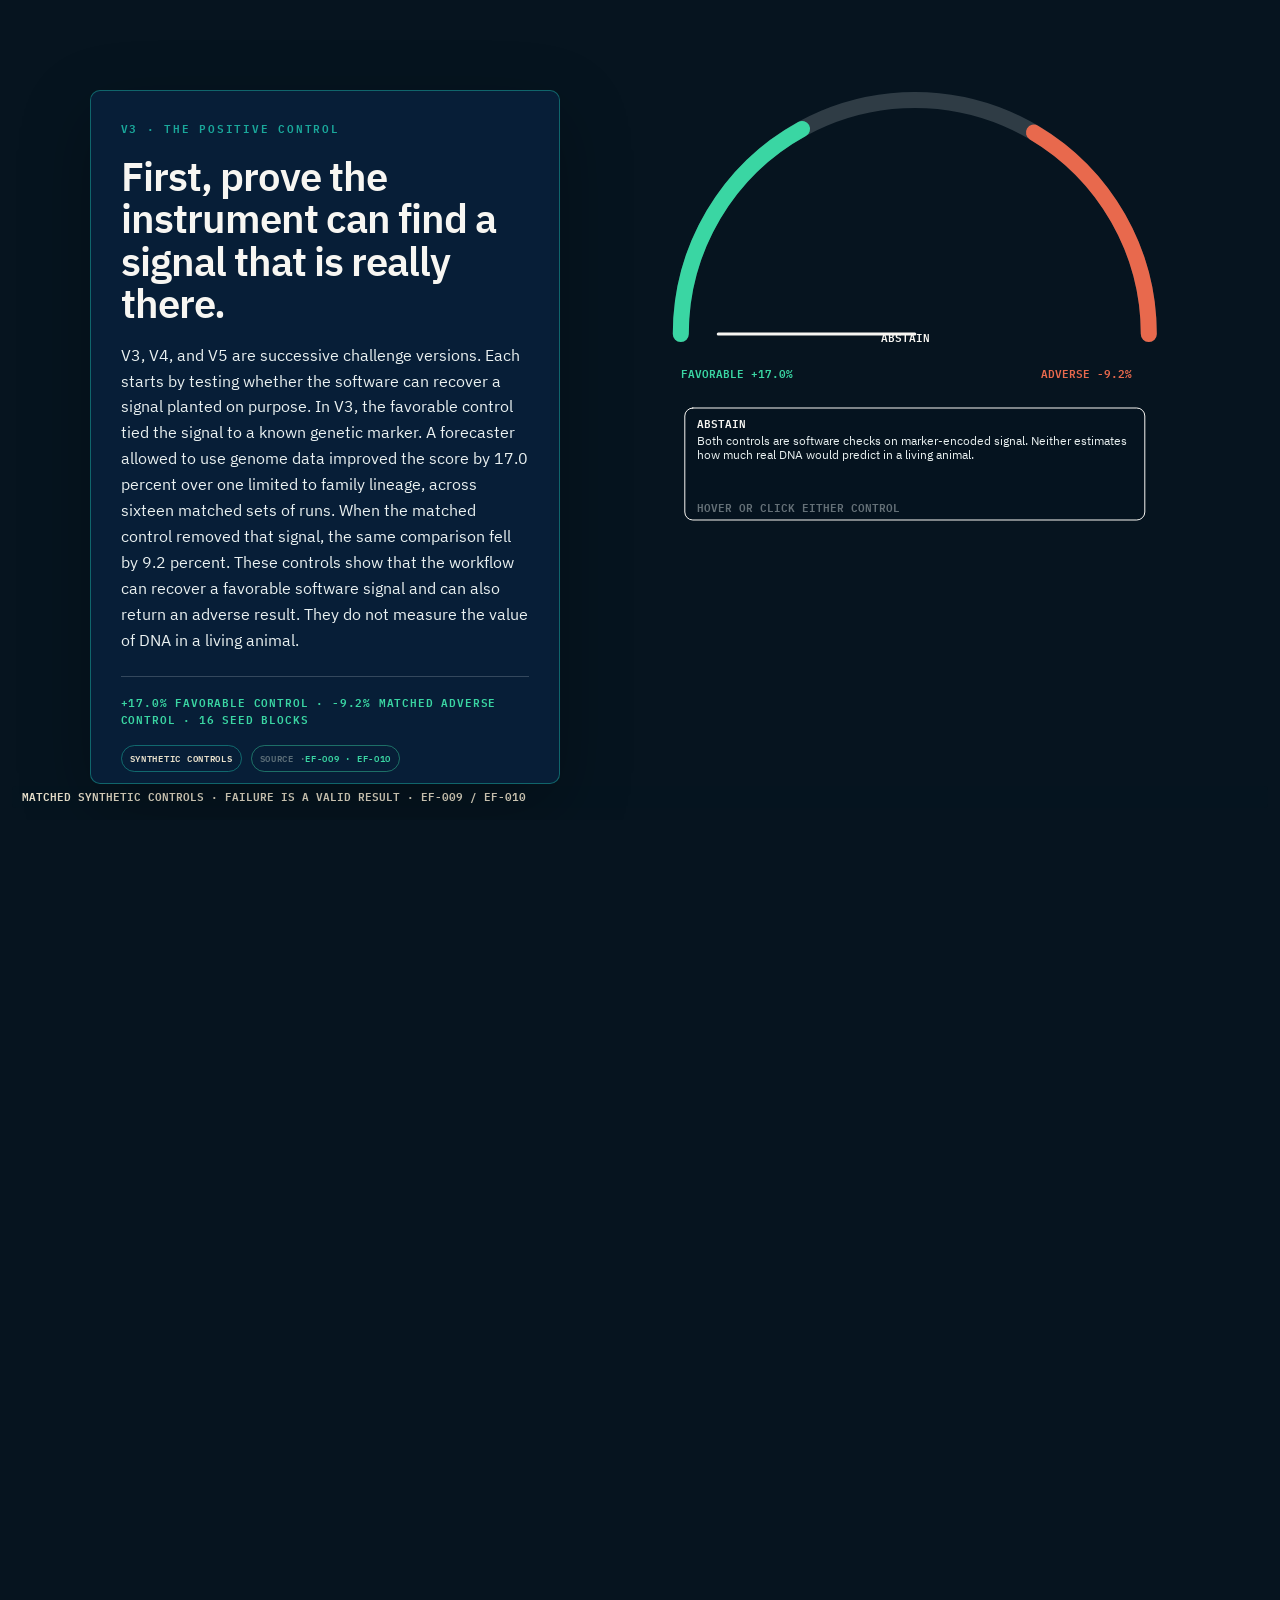
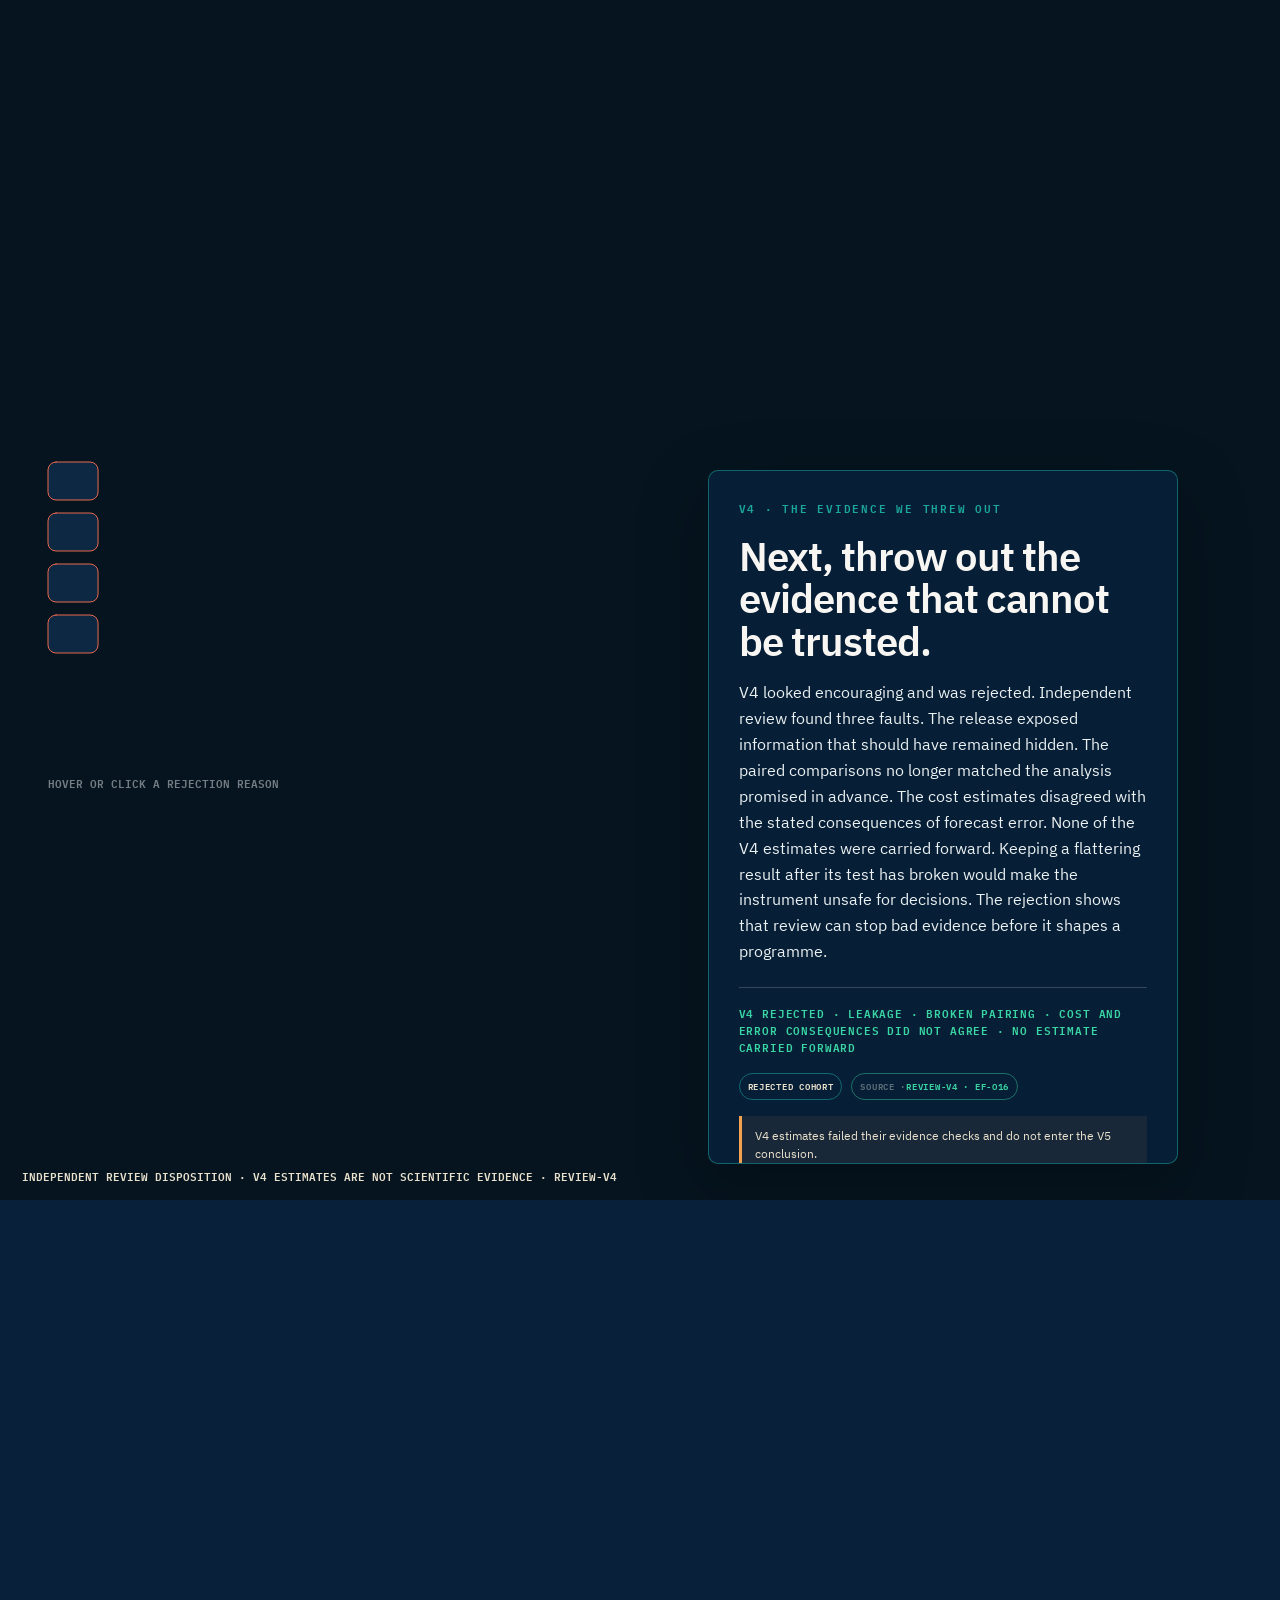
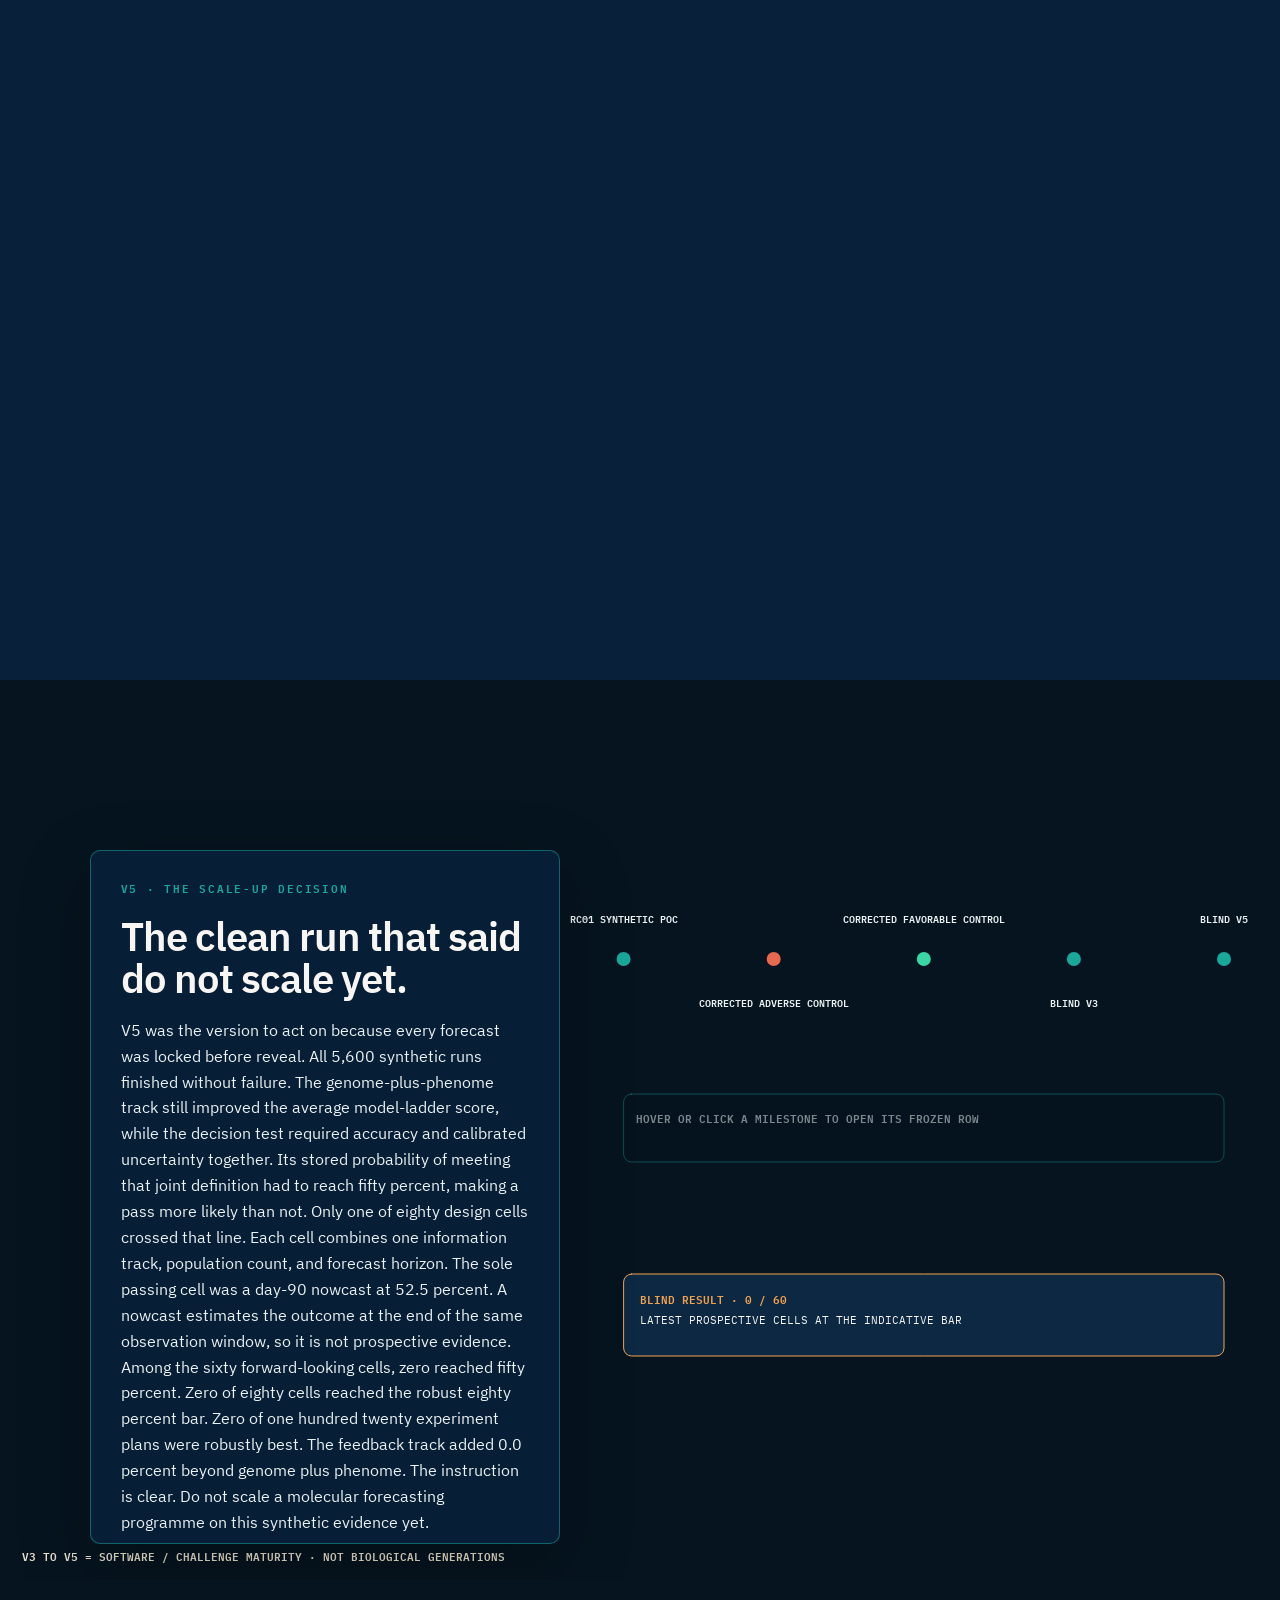
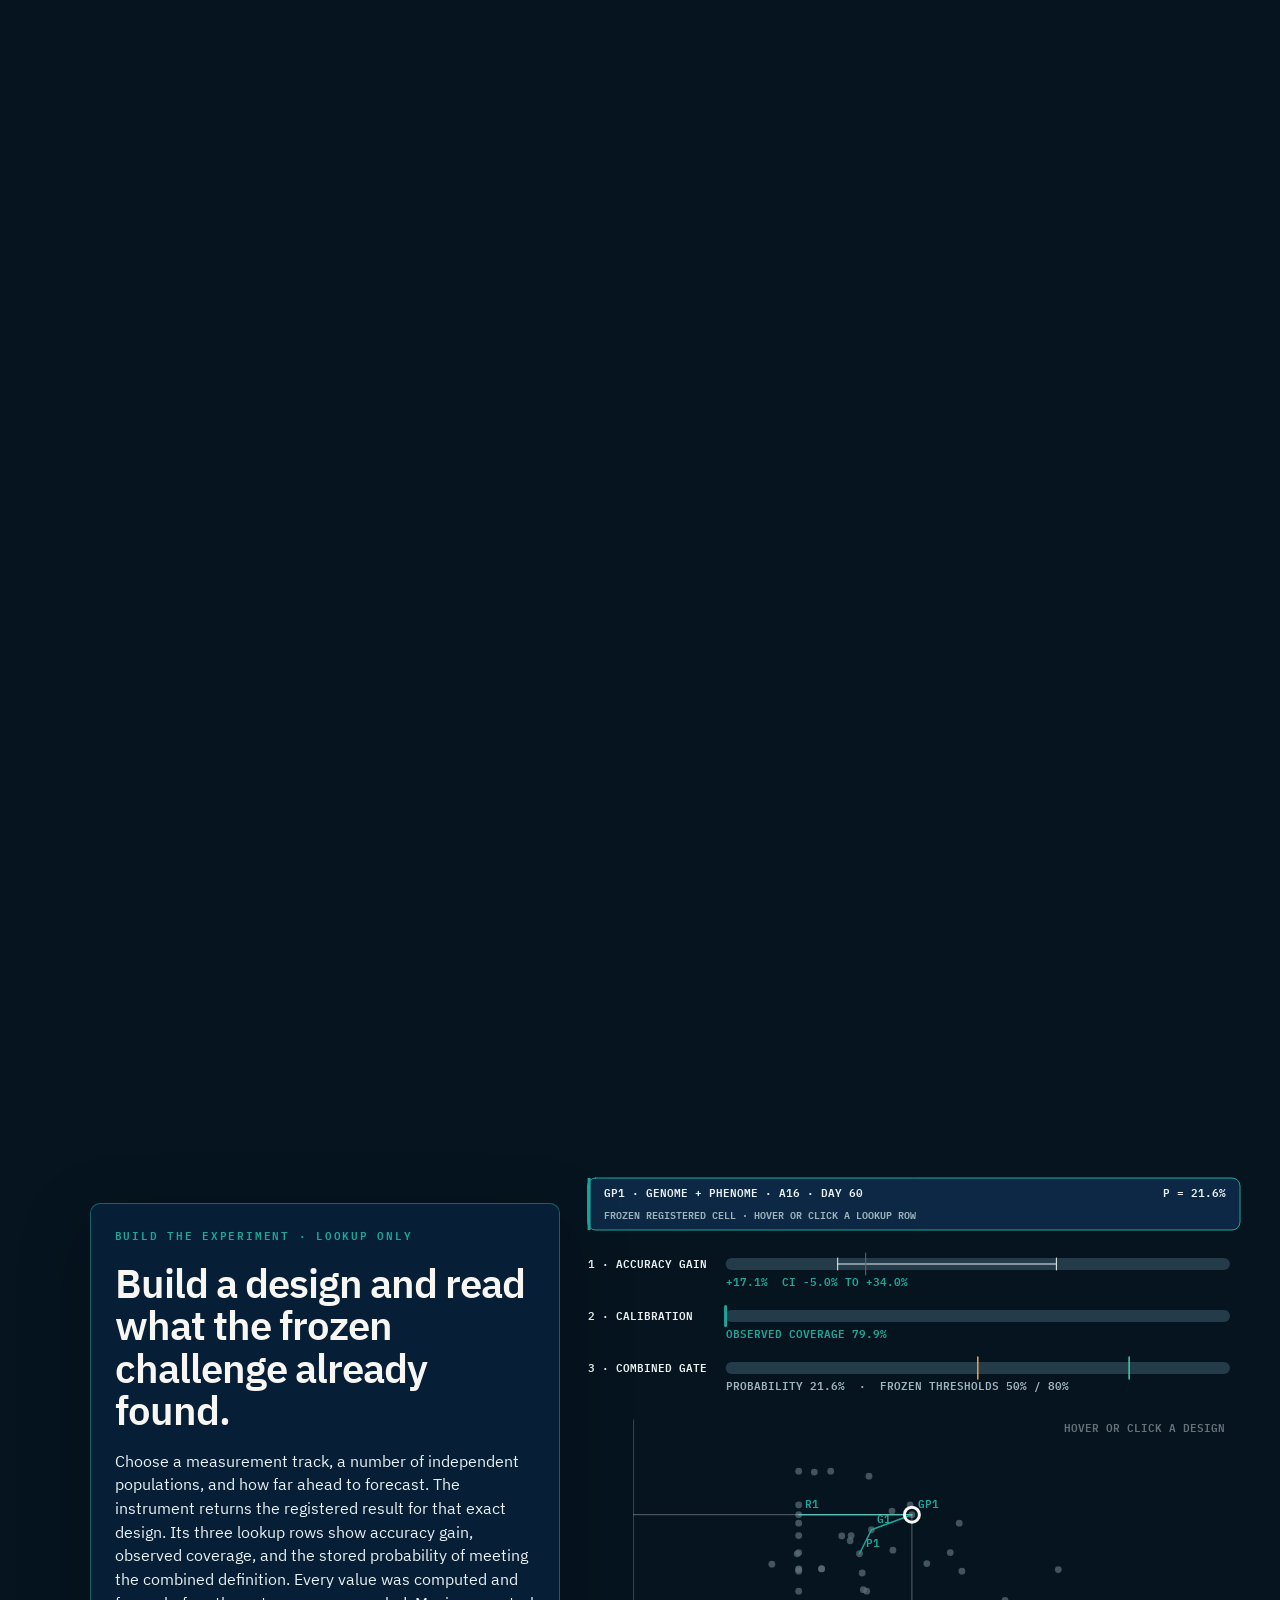
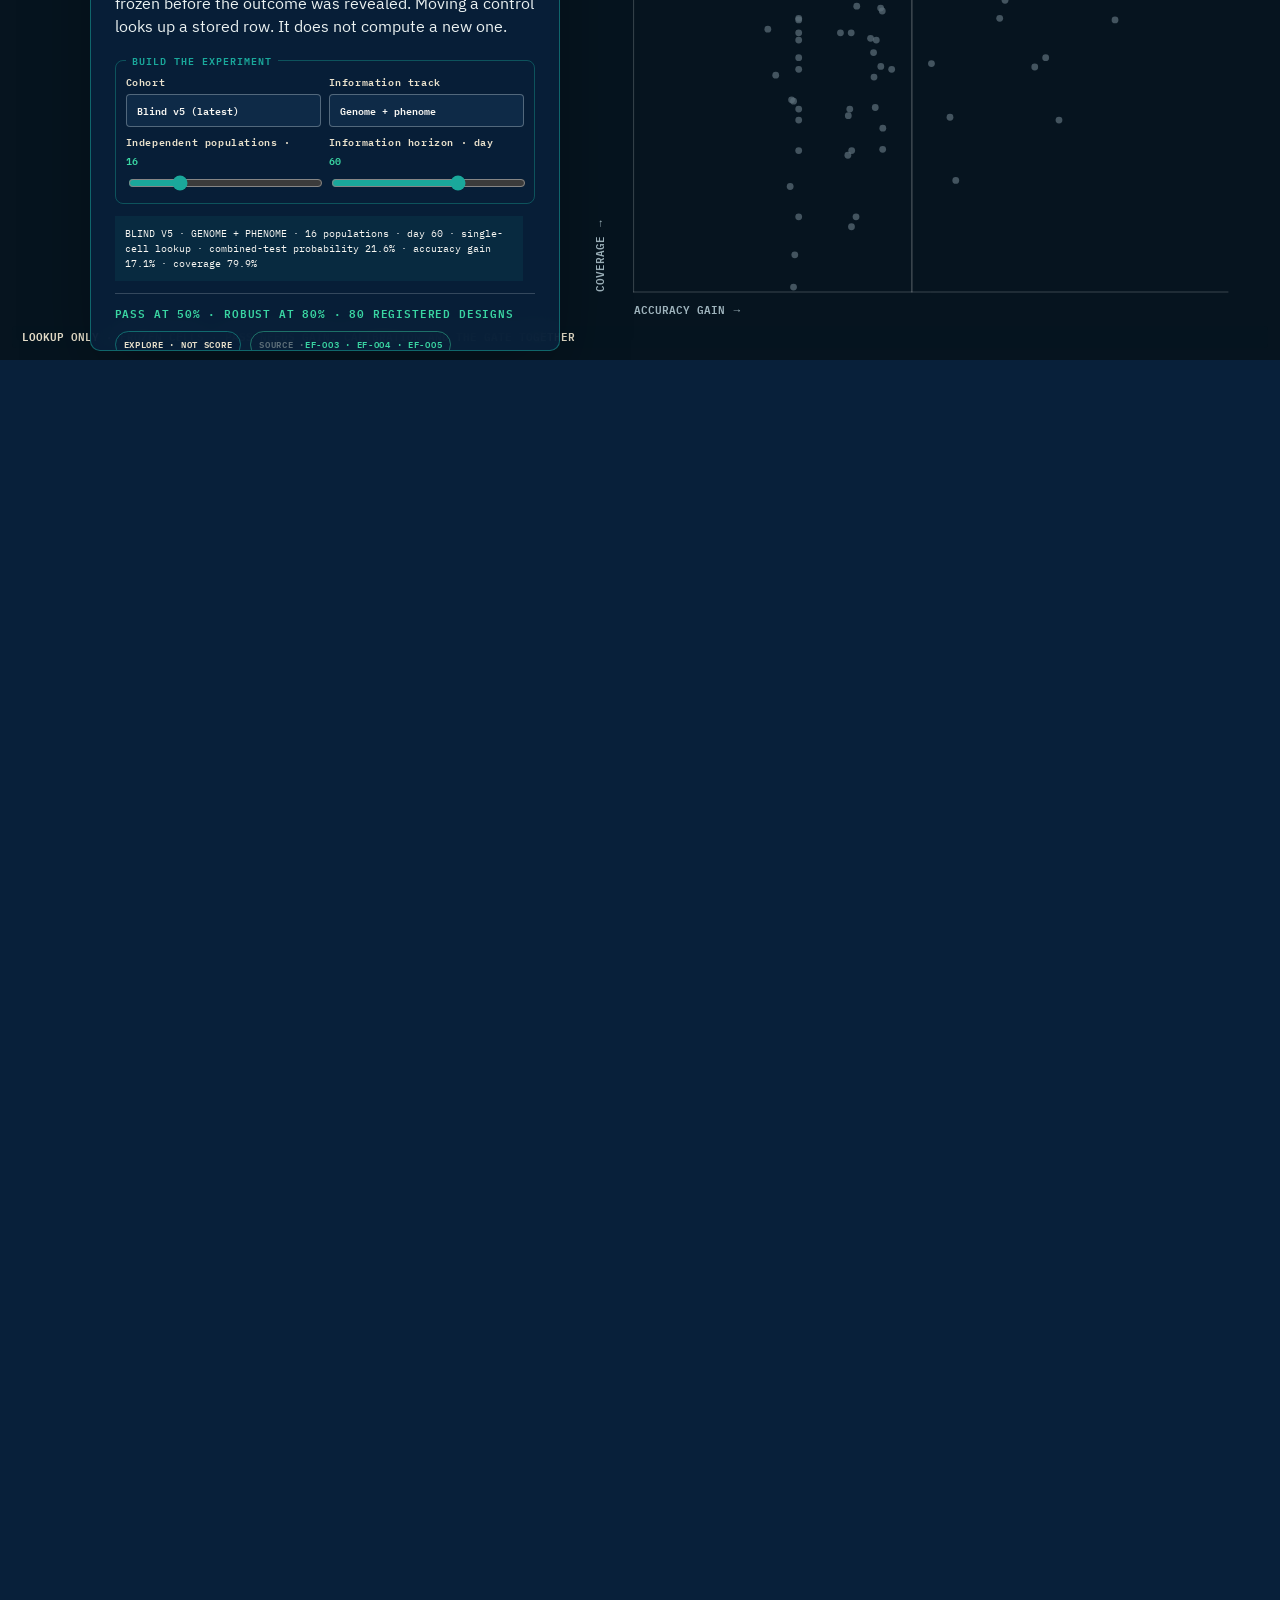
==== commit d0d344f3: "Audit and harden EvoForecast scrollytelling" ====
--- a/index.html
+++ b/index.html
@@ -4,7 +4,7 @@
   <meta charset="utf-8">
   <meta name="viewport" content="width=device-width,initial-scale=1">
   <meta name="theme-color" content="#06141F">
-  <meta name="description" content="EvoForecast: a synthetic digital wind tunnel that rehearses an evolution-prediction experiment in software before it is built, and reports when a design is not ready.">
+  <meta name="description" content="EvoForecast is a synthetic digital wind tunnel that tests whether an evolution-prediction experiment can distinguish a good forecast from a lucky guess before the experiment is built.">
   <title>EvoForecast · Before the experiment</title>
   <link rel="icon" href="favicon.svg" type="image/svg+xml">
   <link rel="stylesheet" href="styles.css">
@@ -25,7 +25,7 @@
 
   <div class="claim-boundary" role="note" aria-label="Claim boundary">
     <span class="boundary-marker" aria-hidden="true"></span>
-    <span id="claim-boundary-text">SYNTHETIC SOFTWARE AND DESIGN EVIDENCE · NOT A FORECAST OF ANY REAL ORGANISM · NOT AN ENDORSEMENT, PARTNERSHIP, OR FUNDING CLAIM</span>
+    <span id="claim-boundary-text">THIS ARTIFACT DEMONSTRATES SYNTHETIC SOFTWARE AND EXPERIMENT-DESIGN EVIDENCE · REAL-ORGANISM FORECASTING AWAITS EMPIRICAL TESTING · NO ENDORSEMENT, PARTNERSHIP, OR FUNDING CLAIM</span>
   </div>
   <div id="interaction-status" class="sr-only" aria-live="polite"></div>
 
@@ -39,80 +39,80 @@
     <section class="story-scene dark" id="hero" aria-labelledby="hero-title">
       <div class="stage"><div class="visual" id="visual-hero" aria-hidden="true"></div><article class="copy-card hero-card">
         <p class="eyebrow" data-field="eyebrow">BEFORE THE EXPERIMENT · SYNTHETIC EVIDENCE · 20 JUL 2026</p><h1 id="hero-title" data-field="title">Before you commit tens of millions of dollars to predict evolution, find out whether the experiment can teach you enough.</h1>
-        <p class="lede" data-field="body">A director deciding whether to fund a large evolution experiment faces a question money cannot answer afterwards. Will the experiment separate a good forecast from a lucky guess, or will it cost a fortune and end in the uncertainty it started with? EvoForecast settles that first, in software, by running the whole experiment in a synthetic world where the true outcome is already known.</p>
-        <p class="proof" data-field="proof">5,600 OF 5,600 SIMULATED RUNS COMPLETED · NO DESIGN CLEARED THE BAR BEFORE THE OUTCOME WAS REVEALED</p>
+        <p class="lede" data-field="body">A research director deciding whether to fund a large evolution experiment faces a question that money cannot answer after the design is locked. Will the study separate a good forecast from a lucky guess, or spend tens of millions of dollars and leave the same uncertainty behind? EvoForecast tests that decision first in software. Its registered simulation engine runs the proposed experiment in a synthetic world, where the answer is known, then checks whether each design could recover it before any real programme begins.</p>
+        <p class="proof" data-field="proof">5,600 OF 5,600 SIMULATED RUNS COMPLETED · 0 OF 60 FORWARD-LOOKING FORECAST TESTS PASSED</p>
         <div class="evidence-row"><span class="provenance" data-field="badge">SYNTHETIC SOFTWARE EVIDENCE</span><a class="source-pill" data-field="claim" href="data/facts_digest.json#EF-001">EF-001 · EF-002 · EF-003</a></div>
-        <aside class="caveat">Everything here is synthetic. This is not a forecast of any real organism.</aside>
+        <aside class="caveat">This evidence is entirely synthetic. Forecasting in real organisms still requires empirical testing.</aside>
         <p class="scroll-cue">Scroll to pressure-test the claim <span aria-hidden="true">↓</span></p>
       </article></div>
     </section>
 
     <section class="story-scene dark" id="stakes" aria-labelledby="stakes-title"><div class="stage"><div class="visual" id="visual-stakes" aria-hidden="true"></div><article class="copy-card">
-      <p class="eyebrow" data-field="eyebrow">THE COSTLY FAILURE · EXTERNAL CONTEXT</p><h2 id="stakes-title" data-field="title">A programme can spend more and still not tell two forecasts apart.</h2><p data-field="body">Every large evolution experiment locks in choices that are hard to reverse. Which species. How many generations. How many independent populations. How much starting diversity. Which conditions, which measurements, how much automation. Spend more on any of them and you can still be unable to say whether one model predicted better than another. Worse than a wrong answer is an experiment that cannot tell two answers apart. That is the failure worth paying to avoid.</p>
-      <p class="proof" data-field="proof">A MAJOR PROGRAMME · TENS OF MILLIONS USD · ILLUSTRATIVE, NOT A COMMITTED BUDGET</p><div class="evidence-row"><span class="provenance" data-field="badge">EXTERNAL CONTEXT</span><a class="source-pill" data-field="claim" href="data/facts_digest.json#EF-014">EF-014</a></div><aside class="caveat">The figure is an illustrative scale for a large programme. It is not an engine output or a committed budget.</aside>
+      <p class="eyebrow" data-field="eyebrow">THE COSTLY FAILURE · EXTERNAL CONTEXT</p><h2 id="stakes-title" data-field="title">A programme can spend more and still not tell two forecasts apart.</h2><p data-field="body">Every large evolution experiment locks in choices that are costly to reverse. Those choices include species, generations, independent populations, starting diversity, conditions, measurements, and automation. More spending cannot guarantee that one forecast will be distinguishable from another. An experiment that leaves that comparison unresolved has failed its central decision, even if every measurement succeeds. That is the costly failure to prevent.</p>
+      <p class="proof" data-field="proof">A MAJOR PROGRAMME · TENS OF MILLIONS USD · ILLUSTRATIVE, NOT A COMMITTED BUDGET</p><div class="evidence-row"><span class="provenance" data-field="badge">EXTERNAL CONTEXT</span><a class="source-pill" data-field="claim" href="data/facts_digest.json#EF-014">EF-014</a></div><aside class="caveat">The figure illustrates large-programme scale. Engine outputs and committed budgets are outside its scope.</aside>
     </article></div></section>
 
     <section class="story-scene dark" id="blindspot" aria-labelledby="blindspot-title"><div class="stage"><div class="visual" id="visual-blindspot" aria-hidden="true"></div><article class="copy-card right-card">
-      <p class="eyebrow" data-field="eyebrow">WHY AVERAGES MISLEAD · PROSPECTIVE DISCIPLINE</p><h2 id="blindspot-title" data-field="title">A better average can still hide a forecast that misses too often.</h2><p data-field="body">In the latest synthetic challenge the richest measurement package improved average forecast accuracy by 47.5 percent over the simplest baseline. The same package was wrong about its own uncertainty. Its ninety percent range should have held the truth nine times in ten. It held it eight. A design that scores well on average can still fail the test that decides a programme, which is whether its stated confidence survives contact with a held-out outcome.</p>
-      <p class="proof" data-field="proof">+47.5% AVERAGE ACCURACY GAIN · 80% COVERAGE OF A 90% RANGE · 0 / 60 PROSPECTIVE CELLS PASSED</p><div class="evidence-row"><span class="provenance" data-field="badge">SYNTHETIC · INDICATIVE</span><a class="source-pill" data-field="claim" href="data/facts_digest.json#EF-007">EF-003 · EF-007</a></div><aside class="caveat">Average accuracy, calibration of uncertainty, and the combined pass are three separate tests. The 47.5 percent is a model-ladder aggregate across 35 contexts, not a single cell.</aside>
+      <p class="eyebrow" data-field="eyebrow">WHY AVERAGES MISLEAD · PROSPECTIVE DISCIPLINE</p><h2 id="blindspot-title" data-field="title">A better average can still hide a forecast that misses too often.</h2><p data-field="body">The model ladder compares tracks with progressively richer information. Across its 35 synthetic contexts, the genome-plus-phenome track, combining genome data with measured traits, improved mean forecast accuracy by 47.5 percent over the pedigree baseline based on family lineage. This aggregate is separate from every single design cell. Its uncertainty range was still too narrow. A ninety percent prediction range should contain the truth nine times in ten. This one held it eight. Across the sixty prospective, or forward-looking, cells, no design cleared accuracy and calibrated uncertainty together. A held-out outcome is one withheld until scoring, so the test cannot reward an explanation made after the result is known.</p>
+      <p class="proof" data-field="proof">35-CONTEXT MODEL LADDER · +47.5% MEAN GAIN VS PEDIGREE · 80% COVERAGE OF A 90% RANGE · 0 / 60 PROSPECTIVE</p><div class="evidence-row"><span class="provenance" data-field="badge">SYNTHETIC · INDICATIVE</span><a class="source-pill" data-field="claim" href="data/facts_digest.json#EF-007">EF-003 · EF-007</a></div><aside class="caveat">The 47.5 percent gain and 80 percent coverage are the model-ladder aggregate across 35 contexts. They are separate from the 48-population, day-60 cell in the lookup instrument.</aside>
     </article></div></section>
 
     <section class="story-scene dark" id="windtunnel" aria-labelledby="windtunnel-title"><div class="stage"><div class="visual" id="visual-windtunnel" aria-hidden="true"></div><article class="copy-card compact-card">
-      <p class="eyebrow" data-field="eyebrow">THE REHEARSAL · AUDITABLE CHAIN</p><h2 id="windtunnel-title" data-field="title">Rehearse the whole experiment in a world where the answer is already known.</h2><p data-field="body">EvoForecast builds a synthetic population and evolves it with SLiM 5.2, the registered trajectory engine for this round. The harness is engine-agnostic and other evolutionary simulators are under evaluation. Ecological network dynamics are being developed in a population context, so eco-evolutionary feedback is represented rather than assumed away. The engine records the true outcome, hides it, and releases only what a real study could measure. Competing designs deposit forecasts before the answer is revealed. Then it scores them and lines up what a programme actually decides on. How much each design learns. What each costs. How each fails.</p>
+      <p class="eyebrow" data-field="eyebrow">THE REHEARSAL · AUDITABLE CHAIN</p><h2 id="windtunnel-title" data-field="title">Rehearse the whole experiment in a world where the answer is already known.</h2><p data-field="body">EvoForecast builds a synthetic population and advances it with SLiM 5.2, the registered trajectory engine for this round. The surrounding challenge software, or harness, is engine-agnostic, which means it can work with more than one trajectory engine. Other evolutionary simulators are under evaluation. Later rounds aim to develop ecological network dynamics in a population context and test feedback between ecological change and evolution. This round does not establish that capability. For each synthetic run, SLiM records the true outcome and the harness keeps it hidden while releasing only what a real study could measure. Competing designs deposit their forecasts before reveal. The harness then compares what each design learned, what resources it used, and how it failed.</p>
       <p class="proof" data-field="proof">DEFINE · SIMULATE (SLiM 5.2 THIS ROUND) · HIDE · FORECAST · REVEAL · SCORE · COMPARE LEARNING, COST, FAILURE</p><div class="evidence-row"><span class="provenance" data-field="badge">REGISTERED ENGINE BOUNDARY</span><a class="source-pill" data-field="claim" href="data/facts_digest.json#EF-013">EF-013 · EF-002</a></div><aside class="caveat">This browser runs no simulation and no scoring. It reads results that were computed and frozen in advance.</aside>
     </article></div></section>
 
     <section class="story-scene dark" id="abstain" aria-labelledby="abstain-title"><div class="stage"><div class="visual" id="visual-abstain" aria-hidden="true"></div><article class="copy-card">
-      <p class="eyebrow" data-field="eyebrow">V3 · THE POSITIVE CONTROL</p><h2 id="abstain-title" data-field="title">First, prove the instrument can find a signal that is really there.</h2><p data-field="body">V3, V4, and V5 are successive versions of the challenge, and each had to earn trust from the start. The software has to pass an easy test before any hard one counts. In V3, EvoForecast planted a deliberately favorable, marker-encoded signal and checked that a genome-aware forecaster could recover it. It did, by 17.0 percent over a pedigree-only baseline across sixteen repeated runs. A matched control that removed the signal returned minus 9.2 percent, so the same workflow can also come back empty. This is a software control. It says nothing yet about how much real DNA would predict in a living animal.</p>
+      <p class="eyebrow" data-field="eyebrow">V3 · THE POSITIVE CONTROL</p><h2 id="abstain-title" data-field="title">First, prove the instrument can find a signal that is really there.</h2><p data-field="body">V3, V4, and V5 are successive challenge versions. Each starts by testing whether the software can recover a signal planted on purpose. In V3, the favorable control tied the signal to a known genetic marker. A forecaster allowed to use genome data improved the score by 17.0 percent over one limited to family lineage, across sixteen matched sets of runs. When the matched control removed that signal, the same comparison fell by 9.2 percent. These controls show that the workflow can recover a favorable software signal and can also return an adverse result. They do not measure the value of DNA in a living animal.</p>
       <p class="proof" data-field="proof">+17.0% FAVORABLE CONTROL · -9.2% MATCHED ADVERSE CONTROL · 16 SEED BLOCKS</p><div class="evidence-row"><span class="provenance" data-field="badge">SYNTHETIC CONTROLS</span><a class="source-pill" data-field="claim" href="data/facts_digest.json#EF-009">EF-009 · EF-010</a></div><aside class="caveat">Marker-encoded software controls only. They do not estimate the value of real DNA in biology.</aside>
     </article></div></section>
 
     <section class="story-scene dark" id="rejection" aria-labelledby="rejection-title"><div class="stage"><div class="visual" id="visual-rejection" aria-hidden="true"></div><article class="copy-card right-card">
-      <p class="eyebrow" data-field="eyebrow">V4 · THE EVIDENCE WE THREW OUT</p><h2 id="rejection-title" data-field="title">Next, throw out the evidence that cannot be trusted.</h2><p data-field="body">V4 looked like progress and was rejected. An independent review found that the release had exposed information a forecaster should not have seen, that paired comparisons no longer matched the comparison committed in advance, and that the cost and expected-loss numbers did not hold together. None of its estimates were carried forward. A tool that keeps its own flattering but broken results is worse than no tool. The rejection belongs in the evidence, because it shows the review can stop a bad result before it reaches a decision.</p>
-      <p class="proof" data-field="proof">V4 REJECTED · LEAKAGE · BROKEN PAIRING · INCOHERENT EXPECTED LOSS AND COST · NO ESTIMATE CARRIED FORWARD</p><div class="evidence-row"><span class="provenance" data-field="badge">REJECTED COHORT</span><a class="source-pill" data-field="claim" href="audit/v4_rejection_disposition.md">REVIEW-V4 · EF-016</a></div><aside class="caveat">V4 numerical estimates are not scientific evidence and appear nowhere in the V5 conclusion.</aside>
+      <p class="eyebrow" data-field="eyebrow">V4 · THE EVIDENCE WE THREW OUT</p><h2 id="rejection-title" data-field="title">Next, throw out the evidence that cannot be trusted.</h2><p data-field="body">V4 looked encouraging and was rejected. Independent review found three faults. The release exposed information that should have remained hidden. The paired comparisons no longer matched the analysis promised in advance. The cost estimates disagreed with the stated consequences of forecast error. None of the V4 estimates were carried forward. Keeping a flattering result after its test has broken would make the instrument unsafe for decisions. The rejection shows that review can stop bad evidence before it shapes a programme.</p>
+      <p class="proof" data-field="proof">V4 REJECTED · LEAKAGE · BROKEN PAIRING · COST AND ERROR CONSEQUENCES DID NOT AGREE · NO ESTIMATE CARRIED FORWARD</p><div class="evidence-row"><span class="provenance" data-field="badge">REJECTED COHORT</span><a class="source-pill" data-field="claim" href="audit/v4_rejection_disposition.md">REVIEW-V4 · EF-016</a></div><aside class="caveat">V4 estimates failed their evidence checks and do not enter the V5 conclusion.</aside>
     </article></div></section>
 
     <section class="story-scene dark" id="challenge" aria-labelledby="challenge-title"><div class="stage"><div class="visual" id="visual-challenge" aria-hidden="true"></div><article class="copy-card">
-      <p class="eyebrow" data-field="eyebrow">V5 · THE SCALE-UP DECISION</p><h2 id="challenge-title" data-field="title">The clean run that said do not scale yet.</h2><p data-field="body">V5 was the version to act on, because its predictions were locked in before the answer was revealed. The computation was clean. All 5,600 simulated runs finished with none failed. The richest design still improved the average score. The combined test asks whether a design beats the simple baseline on accuracy and on honest uncertainty at the same time. The mark is a probability, and fifty percent is no better than a coin toss. No design passed it. Zero of sixty forward-looking cells reached the fifty percent mark, where one cell is one design at one forecast horizon. Zero of eighty cells were robust. Zero of one hundred twenty experiment plans were robustly best. The added feedback measurement bought nothing beyond genome plus phenome. A clean and expensive run produced a clear instruction. Do not scale a molecular forecasting programme on this evidence yet.</p>
+      <p class="eyebrow" data-field="eyebrow">V5 · THE SCALE-UP DECISION</p><h2 id="challenge-title" data-field="title">The clean run that said do not scale yet.</h2><p data-field="body">V5 was the version to act on because every forecast was locked before reveal. All 5,600 synthetic runs finished without failure. The genome-plus-phenome track still improved the average model-ladder score, while the decision test required accuracy and calibrated uncertainty together. Its stored probability of meeting that joint definition had to reach fifty percent, making a pass more likely than not. Only one of eighty design cells crossed that line. Each cell combines one information track, population count, and forecast horizon. The sole passing cell was a day-90 nowcast at 52.5 percent. A nowcast estimates the outcome at the end of the same observation window, so it is not prospective evidence. Among the sixty forward-looking cells, zero reached fifty percent. Zero of eighty cells reached the robust eighty percent bar. Zero of one hundred twenty experiment plans were robustly best. The feedback track added 0.0 percent beyond genome plus phenome. The instruction is clear. Do not scale a molecular forecasting programme on this synthetic evidence yet.</p>
       <div class="button-group" role="group" aria-label="V5 reference frame"><button type="button" data-challenge-mode="positive" aria-pressed="false">Positive control</button><button type="button" data-challenge-mode="blind" aria-pressed="true">Blind result</button><button type="button" data-challenge-mode="adverse" aria-pressed="false">Adverse control</button></div><p class="live-readout" id="challenge-readout" aria-live="polite">Blind result · 0 / 60 · Latest prospective cells at the indicative bar</p>
-      <p class="proof" data-field="proof">5,600 / 5,600 CLEAN · 0 / 60 PROSPECTIVE · 0 / 80 ROBUST · 0 / 120 PLANS · +47.5% AVG, 80% COVERAGE</p><div class="evidence-row"><span class="provenance" data-field="badge">OUTCOME-UNSEEN · SYNTHETIC</span><a class="source-pill" data-field="claim" href="data/facts_digest.json#EF-003">EF-002 · EF-003 · EF-004 · EF-006 · EF-007 · EF-008</a></div><aside class="caveat">One synthetic environment. Out-of-distribution transfer is unestimated. The one day-90 cell at 52.5 percent is barely above a coin toss and too close to chance to act on.</aside>
+      <p class="proof" data-field="proof">5,600 / 5,600 CLEAN · MODEL LADDER GENOME + PHENOME +47.5% VS PEDIGREE, 80% COVERAGE · 1 / 80 INDICATIVE AT DAY 90 · 0 / 60 PROSPECTIVE · 0 / 80 ROBUST · 0 / 120 PLANS</p><div class="evidence-row"><span class="provenance" data-field="badge">OUTCOME-UNSEEN · SYNTHETIC</span><a class="source-pill" data-field="claim" href="data/facts_digest.json#EF-003">EF-002 · EF-003 · EF-004 · EF-006 · EF-007 · EF-008</a></div><aside class="caveat">One synthetic environment. Transfer to different conditions remains unestimated. The sole day-90 cell at 52.5 percent is a nowcast, sits barely above the indicative threshold, and provides no prospective evidence.</aside>
     </article></div></section>
 
     <section class="story-scene instrument" id="phase" aria-labelledby="phase-title"><div class="stage"><div class="visual" id="visual-phase" aria-hidden="true"></div><article class="copy-card instrument-card">
-      <p class="eyebrow" data-field="eyebrow">BUILD THE EXPERIMENT · LOOKUP ONLY</p><h2 id="phase-title" data-field="title">Build a design and read what the frozen challenge already found.</h2><p data-field="body">Choose a measurement track, a number of independent populations, and how far ahead to forecast. The instrument returns the registered result for that exact design. Position shows how much it improved and how well its uncertainty held. The ring shows the chance it passed the combined test. Every value was computed and frozen before the outcome was revealed. Moving a control looks up a stored row. It does not compute a new one.</p>
+      <p class="eyebrow" data-field="eyebrow">BUILD THE EXPERIMENT · LOOKUP ONLY</p><h2 id="phase-title" data-field="title">Build a design and read what the frozen challenge already found.</h2><p data-field="body">Choose a measurement track, a number of independent populations, and how far ahead to forecast. The instrument returns the registered result for that exact design. Its three lookup rows show accuracy gain, observed coverage, and the stored probability of meeting the combined definition. Every value was computed and frozen before the outcome was revealed. Moving a control looks up a stored row. It does not compute a new one.</p>
       <fieldset class="controls"><legend>Build the experiment</legend><label>Cohort<select id="phase-cohort"><option value="blind_v5">Blind v5 (latest)</option><option value="blind_v3">Blind v3 (earlier)</option></select></label><label>Information track<select id="phase-model"><option value="P1">Pedigree</option><option value="G1">Genome</option><option value="GP1" selected>Genome + phenome</option><option value="R1">Feedback</option></select></label><label>Independent populations · <output id="phase-arms-value">16</output><input id="phase-arms" type="range" min="0" max="4" value="1" step="1" aria-label="Independent populations: 8, 16, 24, 48, or 96" aria-valuetext="16 populations"></label><label>Information horizon · day <output id="phase-horizon-value">60</output><input id="phase-horizon" type="range" min="0" max="3" value="2" step="1" aria-label="Information horizon: day 14, 30, 60, or 90" aria-valuetext="day 60"></label></fieldset>
-      <p class="live-readout" id="phase-readout" aria-live="polite">Blind v5 · GP1 · 16 populations · day 60</p><p class="proof" data-field="proof">PASS >= 50% INDICATIVE · ROBUST >= 80% · 80 REGISTERED DESIGNS</p><div class="evidence-row"><span class="provenance" data-field="badge">EXPLORE · NOT SCORE</span><a class="source-pill" data-field="claim" href="data/facts_digest.json#EF-004">EF-003 · EF-004 · EF-005</a></div><aside class="caveat">Lookup only. Thresholds were frozen before the reveal. Moving a control does not create a new result.</aside>
+      <p class="live-readout" id="phase-readout" aria-live="polite">Blind v5 · Genome + phenome · 16 populations · day 60</p><p class="proof" data-field="proof">PASS AT 50% · ROBUST AT 80% · 80 REGISTERED DESIGNS</p><div class="evidence-row"><span class="provenance" data-field="badge">EXPLORE · NOT SCORE</span><a class="source-pill" data-field="claim" href="data/facts_digest.json#EF-004">EF-003 · EF-004 · EF-005</a></div><aside class="caveat">Lookup only. Thresholds were frozen before the reveal. Moving a control does not create a new result.</aside>
     </article></div></section>
 
     <section class="story-scene instrument" id="frontier" aria-labelledby="frontier-title"><div class="stage"><div class="visual" id="visual-frontier" aria-hidden="true"></div><article class="copy-card instrument-card right-card">
-      <p class="eyebrow" data-field="eyebrow">WHAT TO MEASURE NEXT · LOOKUP ONLY</p><h2 id="frontier-title" data-field="title">More measurement helps only when it changes the answer.</h2><p data-field="body">Each point is a measurement plan with its modeled resource use and its forecast value. Resource use rises to the right and forecast value rises upward. A plan earns its place only when it moves a design across the line, not when it simply adds more observations. In this synthetic challenge no plan out of one hundred twenty was robustly best, and the added feedback measurement bought nothing beyond genome plus phenome. That is the signal to stage measurement and prove calibration before expanding.</p>
+      <p class="eyebrow" data-field="eyebrow">WHAT TO MEASURE NEXT · LOOKUP ONLY</p><h2 id="frontier-title" data-field="title">More measurement helps only when it changes the answer.</h2><p data-field="body">Each point is a measurement plan with its modeled resource use and forecast value. Resource use rises to the right and forecast value rises upward. A robust plan would remain among the best choices despite uncertainty. In this synthetic challenge, none of the one hundred twenty plans met that standard. Across the 35-context model-ladder aggregate, the feedback track added 0.0 percent beyond genome plus phenome. The next step is to stage measurement and prove calibration before expanding.</p>
       <fieldset class="controls"><legend>Explore measurement plans</legend><label>Package<select id="frontier-package"><option value="abundance_only">Abundance only</option><option value="lineage_identity">Lineage identity</option><option value="pooled_genomes">Pooled genomes</option><option value="strategic_omics_proxy">Strategic omics proxy</option><option value="deep_phenome">Deep phenome</option><option value="genome_plus_phenome" selected>Genome + phenome</option></select></label><label>Horizon · day <output id="frontier-horizon-value">60</output><input id="frontier-horizon" type="range" min="0" max="3" value="2" step="1" aria-label="Portfolio horizon: day 14, 30, 60, or 90" aria-valuetext="day 60"></label></fieldset>
-      <p class="live-readout" id="frontier-readout" aria-live="polite">Genome + phenome · day 60</p><p class="proof" data-field="proof">0 / 120 ROBUSTLY BEST PLANS · FEEDBACK TRACK +0.0% BEYOND GENOME+PHENOME</p><div class="evidence-row"><span class="provenance" data-field="badge">CONDITIONAL / FRAGILE</span><a class="source-pill" data-field="claim" href="data/facts_digest.json#EF-006">EF-006 · EF-008</a></div><aside class="caveat">Resource use is a planning abstraction, not a procurement cost or budget. The frontier was not re-optimized in this browser or after the outcome was seen.</aside>
+      <p class="live-readout" id="frontier-readout" aria-live="polite">Genome + phenome · day 60</p><p class="proof" data-field="proof">0 / 120 ROBUSTLY BEST PLANS · FEEDBACK TRACK +0.0% BEYOND GENOME+PHENOME</p><div class="evidence-row"><span class="provenance" data-field="badge">CONDITIONAL / FRAGILE</span><a class="source-pill" data-field="claim" href="data/facts_digest.json#EF-006">EF-006 · EF-008</a></div><aside class="caveat">Resource use is a planning abstraction rather than a procurement cost or budget. The browser preserves the frontier frozen before reveal.</aside>
     </article></div></section>
 
     <section class="story-scene dark" id="ladder" aria-labelledby="ladder-title"><div class="stage"><div class="visual" id="visual-ladder" aria-hidden="true"></div><article class="copy-card right-card">
-      <p class="eyebrow" data-field="eyebrow">WHAT WE CAN SAY NOW · CLAIM LADDER</p><h2 id="ladder-title" data-field="title">The software claim is solid. The biology claim is not, yet.</h2><p data-field="body">Two of these rungs are supported and two are not. Reproducible execution and hash-checked lineage support the software rung. The synthetic challenges support indicative design evidence on the second. Real material, qualified assays, custody, an independent reveal, and outside reproduction still block every empirical and operational claim. A finished report does not move a claim up this ladder. Only evidence does.</p>
+      <p class="eyebrow" data-field="eyebrow">WHAT WE CAN SAY NOW · CLAIM LADDER</p><h2 id="ladder-title" data-field="title">The software is proven here. The biology still needs a real test.</h2><p data-field="body">The evidence reaches the second rung and stops there. Reproducible execution and source records checked by digital fingerprints support the software rung. These fingerprints, called hashes, show when a source file has changed. The synthetic challenges provide conditional evidence about experiment design. Real material, qualified laboratory measurements, custody, an independent reveal, and outside reproduction are still required before any empirical or operational claim. A finished report cannot move a claim upward. New evidence can.</p>
       <ol class="maturity-list"><li class="supported"><b>Software proof</b><span>supported, synthetic</span></li><li class="indicative"><b>Indicative design evidence</b><span>conditional</span></li><li class="blocked"><b>Empirical qualification</b><span>blocked</span></li><li class="blocked"><b>Operational forecasting</b><span>future</span></li></ol>
       <p class="proof" data-field="proof">SOFTWARE PROOF SUPPORTED · INDICATIVE DESIGN EVIDENCE CONDITIONAL · EMPIRICAL QUALIFICATION BLOCKED</p><div class="evidence-row"><span class="provenance" data-field="badge">MATURITY · NOT A SCORE</span><a class="source-pill" data-field="claim" href="data/facts_digest.json#EF-015">EF-002 · EF-011 · EF-015 · EF-017</a></div><aside class="caveat">A report existing does not move a claim up the ladder.</aside>
     </article></div></section>
 
     <section class="story-scene dark" id="genome" aria-labelledby="genome-title"><div class="stage"><div class="visual" id="visual-genome" aria-hidden="true"></div><article class="copy-card">
-      <p class="eyebrow" data-field="eyebrow">WHAT A REAL EXPERIMENT MUST SHOW · PROPOSED / BLOCKED</p><h2 id="genome-title" data-field="title">The hard part a real study still has to prove.</h2><p data-field="body">The proposed next design is diploid, ten-chromosome, sexual, and limited to standing variation. It connects founder genomes through recombination to phenotype, ecology, the error an assay actually makes, and a blind score. Ecological network dynamics are being developed alongside it in a population context, so eco-evolutionary feedback is carried rather than assumed away. None of it is built or calibrated. It marks the exact place where real material, real assays, and independent review must do the work software cannot.</p>
-      <p class="proof" data-field="proof">10 CHROMOSOMES · PROPOSED DESIGN · RC01 REMAINS CLONAL · NOT IMPLEMENTED</p><div class="evidence-row"><span class="provenance" data-field="badge">PROPOSED · EMPIRICAL GATE BLOCKED</span><a class="source-pill" data-field="claim" href="data/facts_digest.json#EF-012">EF-012 · EF-015</a></div><aside class="caveat danger">STOP. Exact founder and genome identity, G0/G1 evidence, real assays, and custody are unresolved.</aside>
+      <p class="eyebrow" data-field="eyebrow">WHAT A REAL EXPERIMENT MUST SHOW · PROPOSED / BLOCKED</p><h2 id="genome-title" data-field="title">The hard part a real study still has to prove.</h2><p data-field="body">The proposed next design would model diploid organisms, with two copies of each of ten chromosomes, sexual reproduction, and only the genetic variants already present in the founders. It would connect founder genomes, the reshuffling of parental DNA called recombination, measurable traits, ecology, measurement error, and blind scoring. Later work aims to add ecological network dynamics around populations and test feedback between ecological change and evolution. Those capabilities are proposed, unbuilt, and uncalibrated. This cutaway marks where real material, laboratory measurements, and independent review must replace software assumptions.</p>
+      <p class="proof" data-field="proof">10 CHROMOSOMES · PROPOSED DESIGN · CURRENT ROUND REMAINS CLONAL · NOT IMPLEMENTED</p><div class="evidence-row"><span class="provenance" data-field="badge">PROPOSED · EMPIRICAL GATE BLOCKED</span><a class="source-pill" data-field="claim" href="data/facts_digest.json#EF-012">EF-012 · EF-015</a></div><aside class="caveat danger">Empirical gate. Founder and genome identity, evidence from the starting and first descendant generations, real measurement performance, and custody remain unresolved.</aside>
     </article></div></section>
 
     <section class="story-scene dark final-scene" id="ask" aria-labelledby="ask-title"><div class="stage"><div class="visual" id="visual-ask" aria-hidden="true"></div><article class="copy-card hero-card">
-      <p class="eyebrow" data-field="eyebrow">ONE BOUNDED NEXT STEP</p><h2 id="ask-title" data-field="title">Run one small round together before anyone scales.</h2><p class="lede" data-field="body">Bring one candidate keystone organism, one budget you can actually spend, and one held-out challenge. We rehearse it in the wind tunnel, then run the smallest real round that can estimate its calibration and forecast accuracy under an independent reveal. Only after that first round clears every gate do we stage up, building a network of interacting species around the keystone organism and adding several genetic backgrounds, controlled conditions, spatial structure, and small controlled model ecosystems one step at a time. Molecular layers expand last.</p>
+      <p class="eyebrow" data-field="eyebrow">ONE BOUNDED NEXT STEP</p><h2 id="ask-title" data-field="title">Run one small round together before anyone scales.</h2><p class="lede" data-field="body">Bring one candidate keystone organism whose effects shape its community, one feasible budget stated in USD, and one outcome that stays hidden until scoring. We rehearse the design in the wind tunnel, then run the smallest real round that can estimate calibration and forecast accuracy under an independent reveal. After that round clears every gate, later rounds can add interacting species around the focal organism, then genetic backgrounds, controlled conditions, spatial structure, and small model ecosystems. Molecular measurements expand last.</p>
       <p class="proof" data-field="proof">ONE ORGANISM · ONE BUDGET · ONE HELD-OUT CHALLENGE · STAGED, KEYSTONE-CENTERED</p><div class="evidence-row"><span class="provenance" data-field="badge">PROPOSED NEXT STEP</span><a class="source-pill" data-field="claim" href="data/facts_digest.json#EF-001">EF-001 · EF-015</a></div>
-      <aside class="caveat">A proposed collaboration and experiment design. It is not a funding claim, an endorsement, or a biological forecast.</aside>
-      <div class="actions"><a class="button primary" href="technical-note.html">Read the technical note</a><a class="button" href="audit/README.md">Inspect the audit trail</a></div>
-      <p class="final-sentence" id="final-sentence">EvoForecast does not claim that evolution is predictable. It shows what a real experiment would have to measure to find out, and it reports plainly when a design is not ready.</p>
+      <aside class="caveat">This is a proposed collaboration and experiment design. Empirical testing, independent review, and funding decisions remain separate gates.</aside>
+      <div class="actions"><a class="button primary" href="technical-note.html">Read the technical note</a><a class="button" href="EvoForecast-decision-brief.docx">Download the two-page brief</a><a class="button" href="audit/README.md">Inspect the audit trail</a></div>
+      <p class="final-sentence" id="final-sentence">EvoForecast makes a narrower claim. It shows what a real experiment must measure to test evolutionary forecasts, and it reports clearly when the evidence says to wait.</p>
     </article></div></section>
   </main>
 
-  <footer><div class="footer-top"><div class="brand footer-brand" aria-hidden="true"><svg class="brand-glyph" viewBox="0 0 32 32"><g stroke="#1AA89B" stroke-width="1.6" stroke-linecap="round" opacity="0.85" fill="none"><path d="M16,9 L5.5,17"/><path d="M16,9 L27,14.5"/><path d="M16,9 L15,26"/></g><circle cx="5.5" cy="17" r="3" fill="#E8694D"/><circle cx="27" cy="14.5" r="3.2" fill="#3AD6A3"/><circle cx="15" cy="26" r="2.6" fill="#F7F6F2"/><circle cx="16" cy="9" r="3.4" fill="#1AA89B"/></svg><span>GRAPH OF LIFE</span></div><p>Offline static artifact · source-hash lineage · <a href="audit/claim_registry.tsv">claim registry</a> · <a href="data/facts_digest.json">facts digest</a></p></div><div class="credit"><p class="credit-name">Built by Jay Gutierrez, PhD</p><p class="credit-body">He works at the intersection of ecological network science, graph intelligence, and nature-finance translation, and publishes the work defining the ecological structural-risk category. EvoForecast applies that network-first, structural-risk view to a hard question in evolutionary biology, asking when adaptation becomes forecastable and what a real experiment would have to measure to find out.</p><p class="credit-contact"><a href="mailto:jg@graphoflife.com">jg@graphoflife.com</a> · <a href="https://biome-translator.emergent.host">biome-translator.emergent.host</a></p></div></footer>
+  <footer><div class="footer-top"><div class="brand footer-brand" aria-hidden="true"><svg class="brand-glyph" viewBox="0 0 32 32"><g stroke="#1AA89B" stroke-width="1.6" stroke-linecap="round" opacity="0.85" fill="none"><path d="M16,9 L5.5,17"/><path d="M16,9 L27,14.5"/><path d="M16,9 L15,26"/></g><circle cx="5.5" cy="17" r="3" fill="#E8694D"/><circle cx="27" cy="14.5" r="3.2" fill="#3AD6A3"/><circle cx="15" cy="26" r="2.6" fill="#F7F6F2"/><circle cx="16" cy="9" r="3.4" fill="#1AA89B"/></svg><span>GRAPH OF LIFE</span></div><p>Offline static artifact · source-hash lineage · <a href="audit/claim_registry.tsv">claim registry</a> · <a href="data/facts_digest.json">facts digest</a></p></div></footer>
 
-  <noscript><style>.load-status{display:none}</style><section class="noscript-note" aria-labelledby="noscript-title"><h2 id="noscript-title">Static reading mode</h2><p>JavaScript is disabled. All twelve chapters, values, evidence badges, claim IDs, caveats, and links remain available above. Interactive canvases are non-essential and every scientific fact is in the linked digest.</p><ol><li>Decision: will the experiment teach enough to predict what happens next.</li><li>Cost: a programme can spend more and still not tell forecasts apart.</li><li>Averages: a better average can hide a forecast that misses too often.</li><li>Rehearsal: define, simulate, hide, forecast, reveal, score, compare.</li><li>V3 positive control: +17.0 percent favorable, -9.2 percent adverse, software only.</li><li>V4 rejected: leakage and broken pairing, no estimate carried forward.</li><li>V5 result: 5,600 of 5,600 clean, 0 of 60 prospective cells passed.</li><li>Build: 80 registered designs, lookup only, thresholds frozen before reveal.</li><li>Measure: 0 of 120 plans robustly best, feedback added nothing.</li><li>Ladder: software proof supported, empirical qualification blocked.</li><li>Cutaway: proposed ten-chromosome design, not implemented, RC01 clonal.</li><li>Ask: one organism, one budget, one held-out challenge, staged and keystone-centered.</li></ol></section></noscript>
+  <noscript><style>.load-status{display:none}</style><section class="noscript-note" aria-labelledby="noscript-title"><h2 id="noscript-title">Static reading mode</h2><p>JavaScript is disabled. All twelve chapters, values, evidence badges, claim IDs, caveats, and links remain available above. Interactive canvases are non-essential and every scientific fact is in the linked digest.</p><ol><li>Decision. Test whether the experiment can separate a good forecast from a lucky guess.</li><li>Cost. More spending can still leave two forecasts indistinguishable.</li><li>Averages. The 47.5 percent gain and 80 percent coverage are a 35-context model-ladder aggregate.</li><li>Rehearsal. Define, simulate, hide, forecast, reveal, score, and compare.</li><li>V3 positive control. The favorable result was +17.0 percent and the matched adverse result was -9.2 percent.</li><li>V4 rejected. Leakage, broken pairing, and incoherent cost analysis stopped every estimate.</li><li>V5 result. All 5,600 runs finished. One of 80 cells was indicative at day 90, zero of 60 prospective cells passed, and zero of 80 were robust.</li><li>Build. The 80 registered designs are frozen lookups.</li><li>Measure. Zero of 120 plans were robustly best. Feedback added 0.0 percent beyond genome plus phenome in the model-ladder aggregate.</li><li>Ladder. Software proof is supported and empirical qualification remains blocked.</li><li>Cutaway. The ten-chromosome design and ecological network work are proposed directions.</li><li>Ask. Start with one organism, one USD budget, and one hidden outcome.</li></ol></section></noscript>
 
   <script src="config.js"></script><script src="assets/vendor/p5.min.js"></script><script src="lib/prng.js"></script><script src="lib/scene-base.js"></script>
   <script src="scenes/hero.js"></script><script src="scenes/stakes.js"></script><script src="scenes/blindspot.js"></script><script src="scenes/windtunnel.js"></script><script src="scenes/abstain.js"></script><script src="scenes/rejection.js"></script><script src="scenes/challenge.js"></script><script src="scenes/phase.js"></script><script src="scenes/frontier.js"></script><script src="scenes/ladder.js"></script><script src="scenes/genome.js"></script><script src="scenes/ask.js"></script>
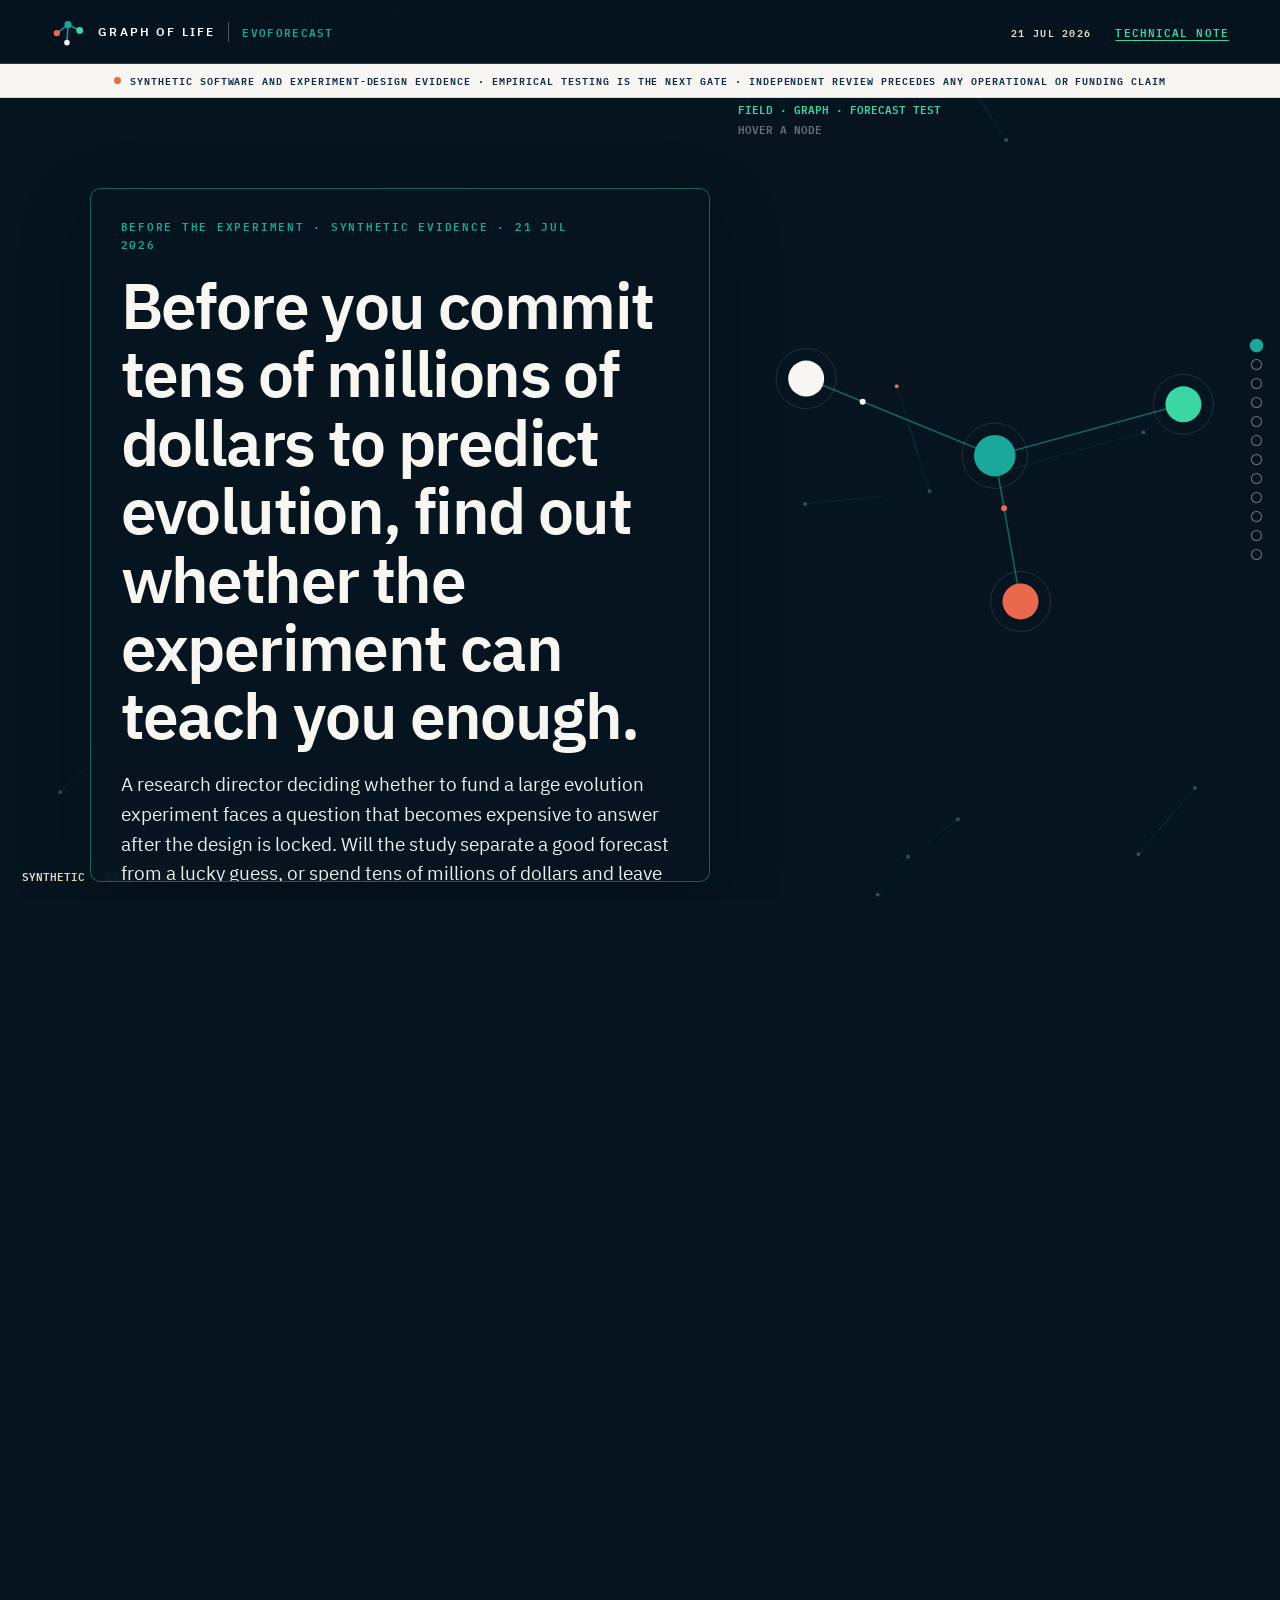
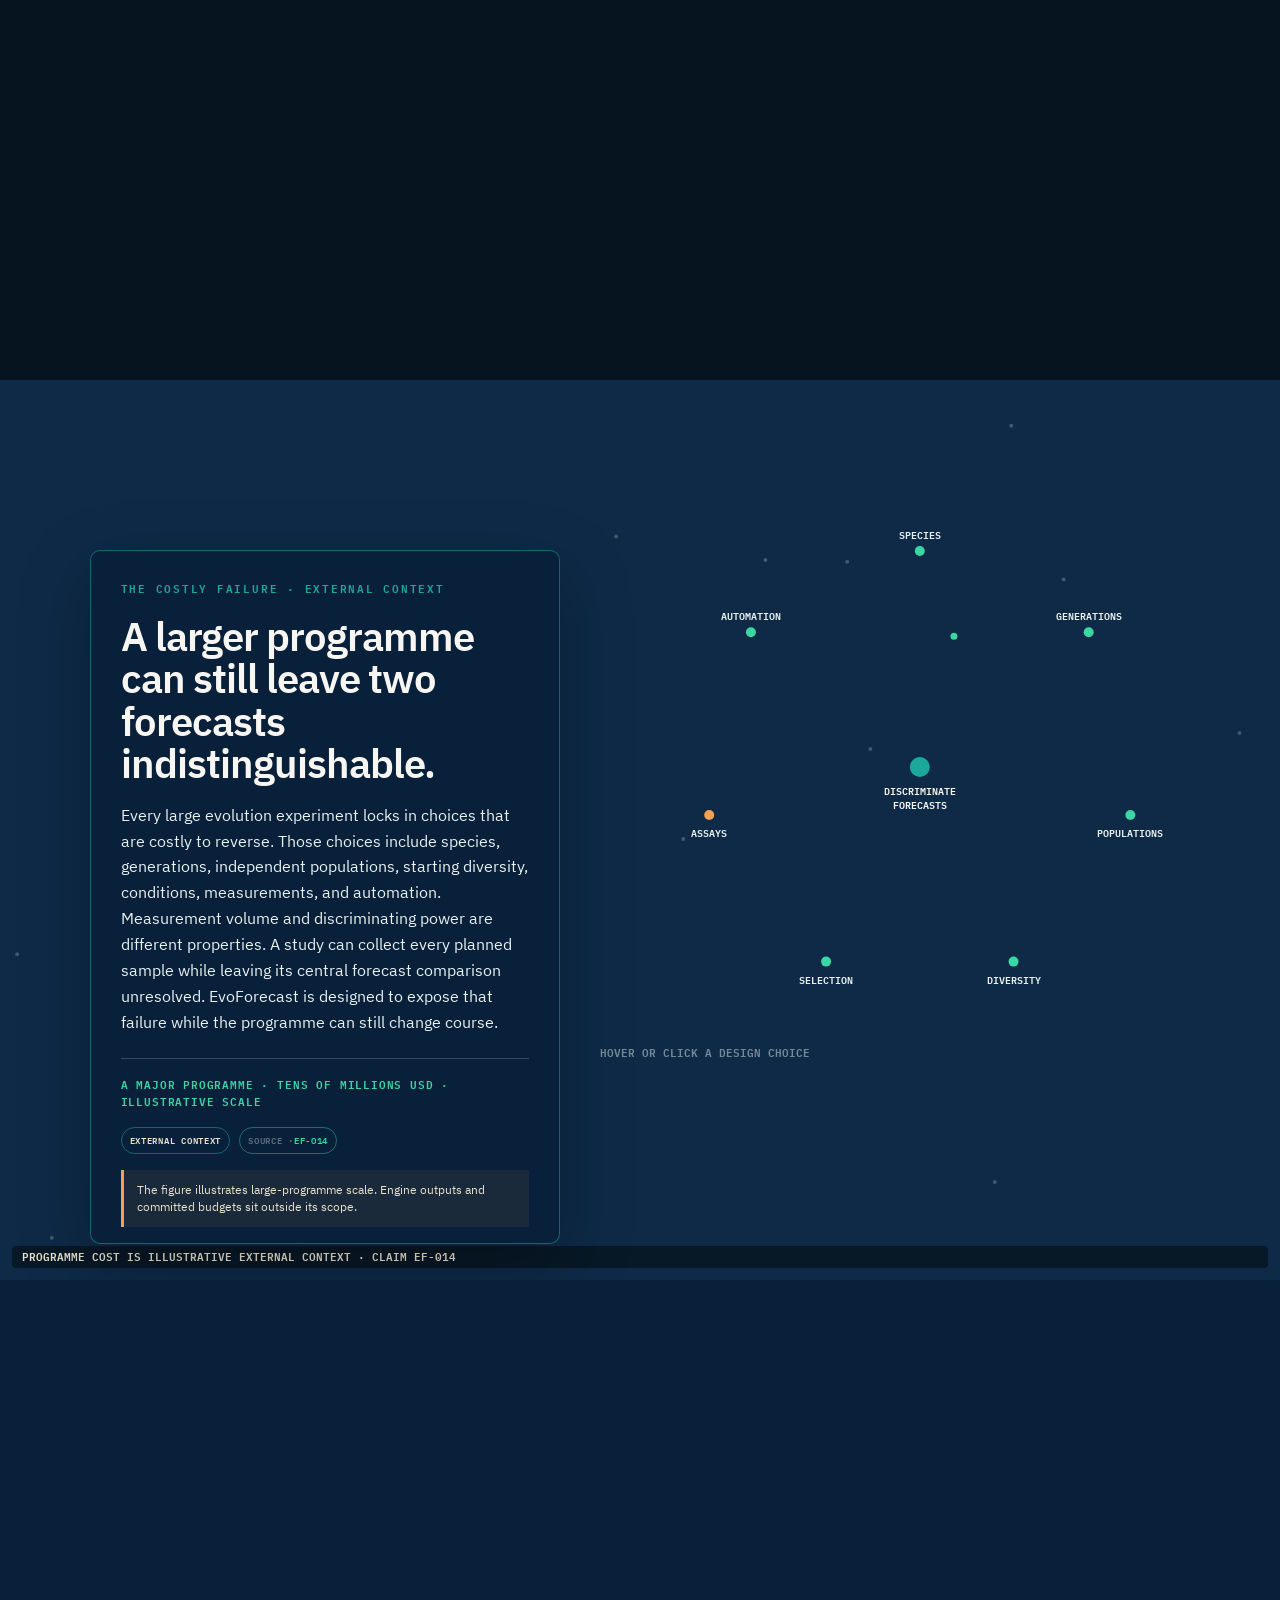
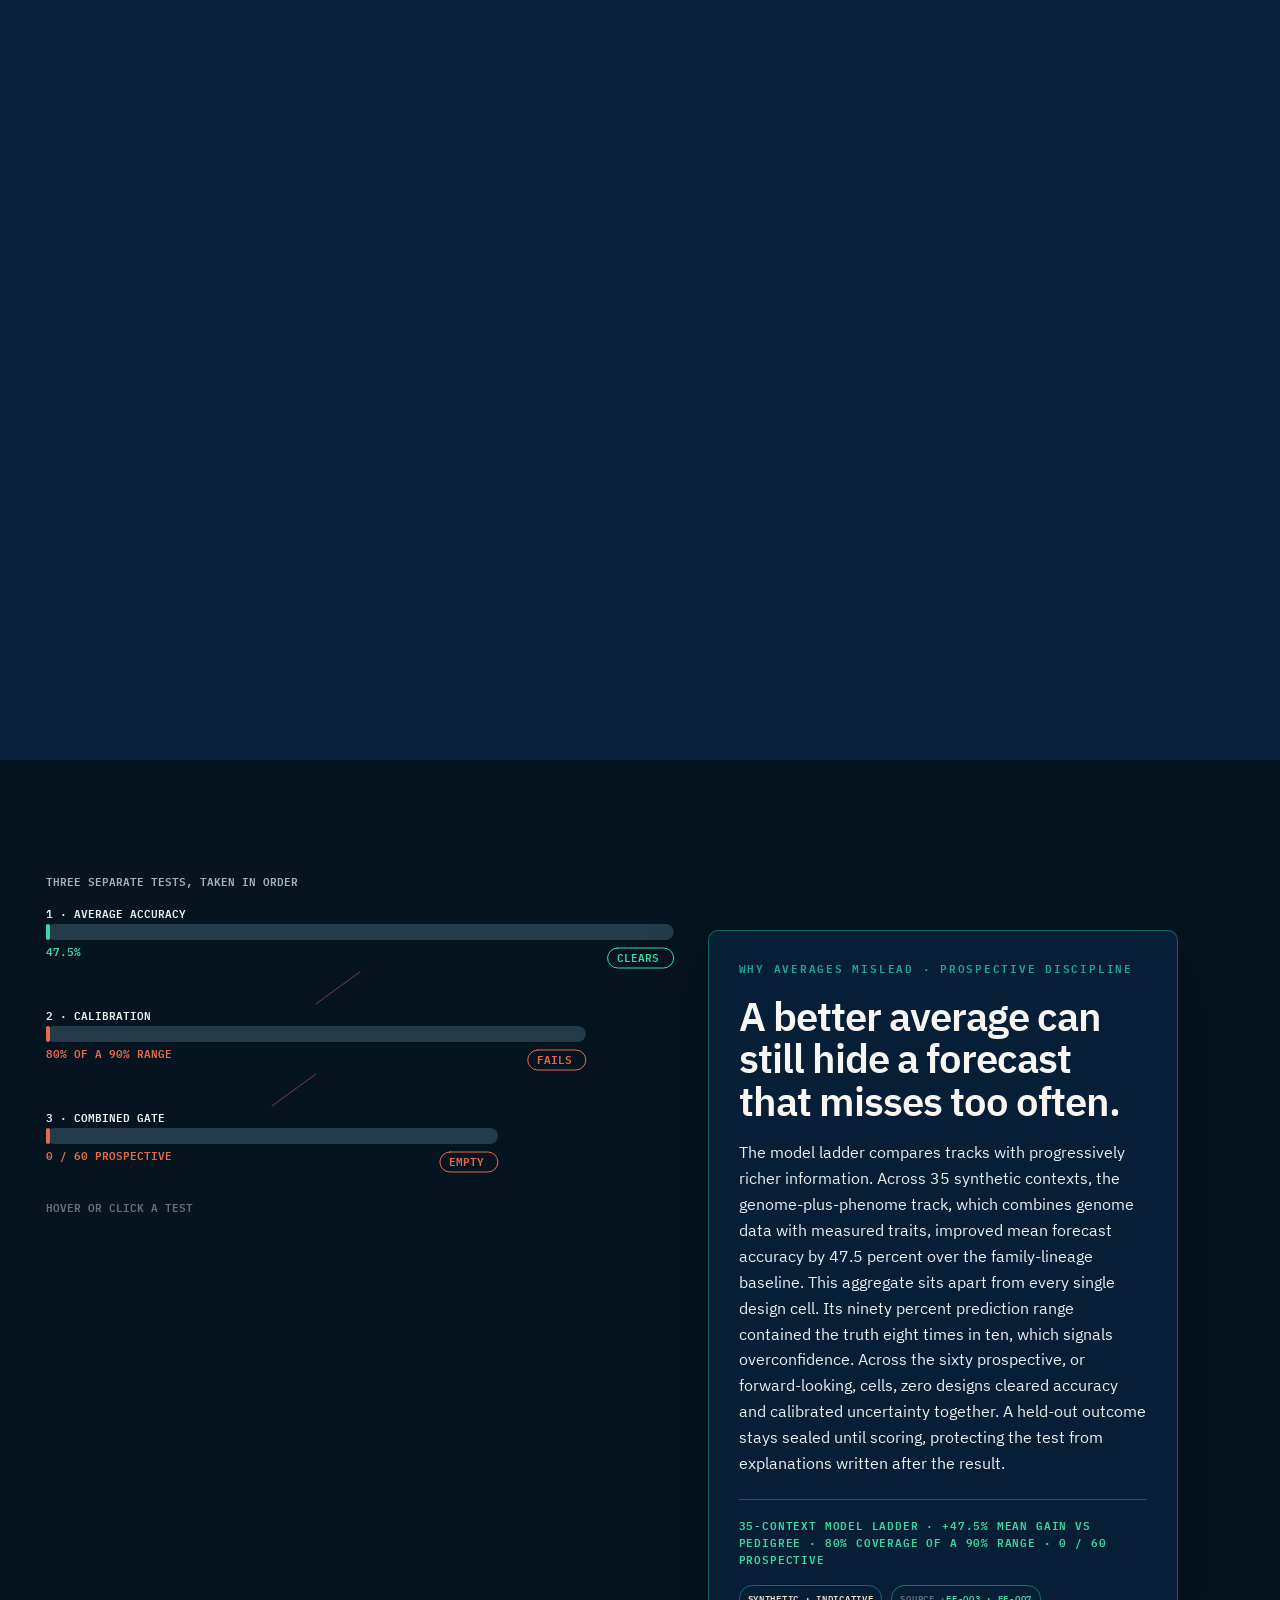
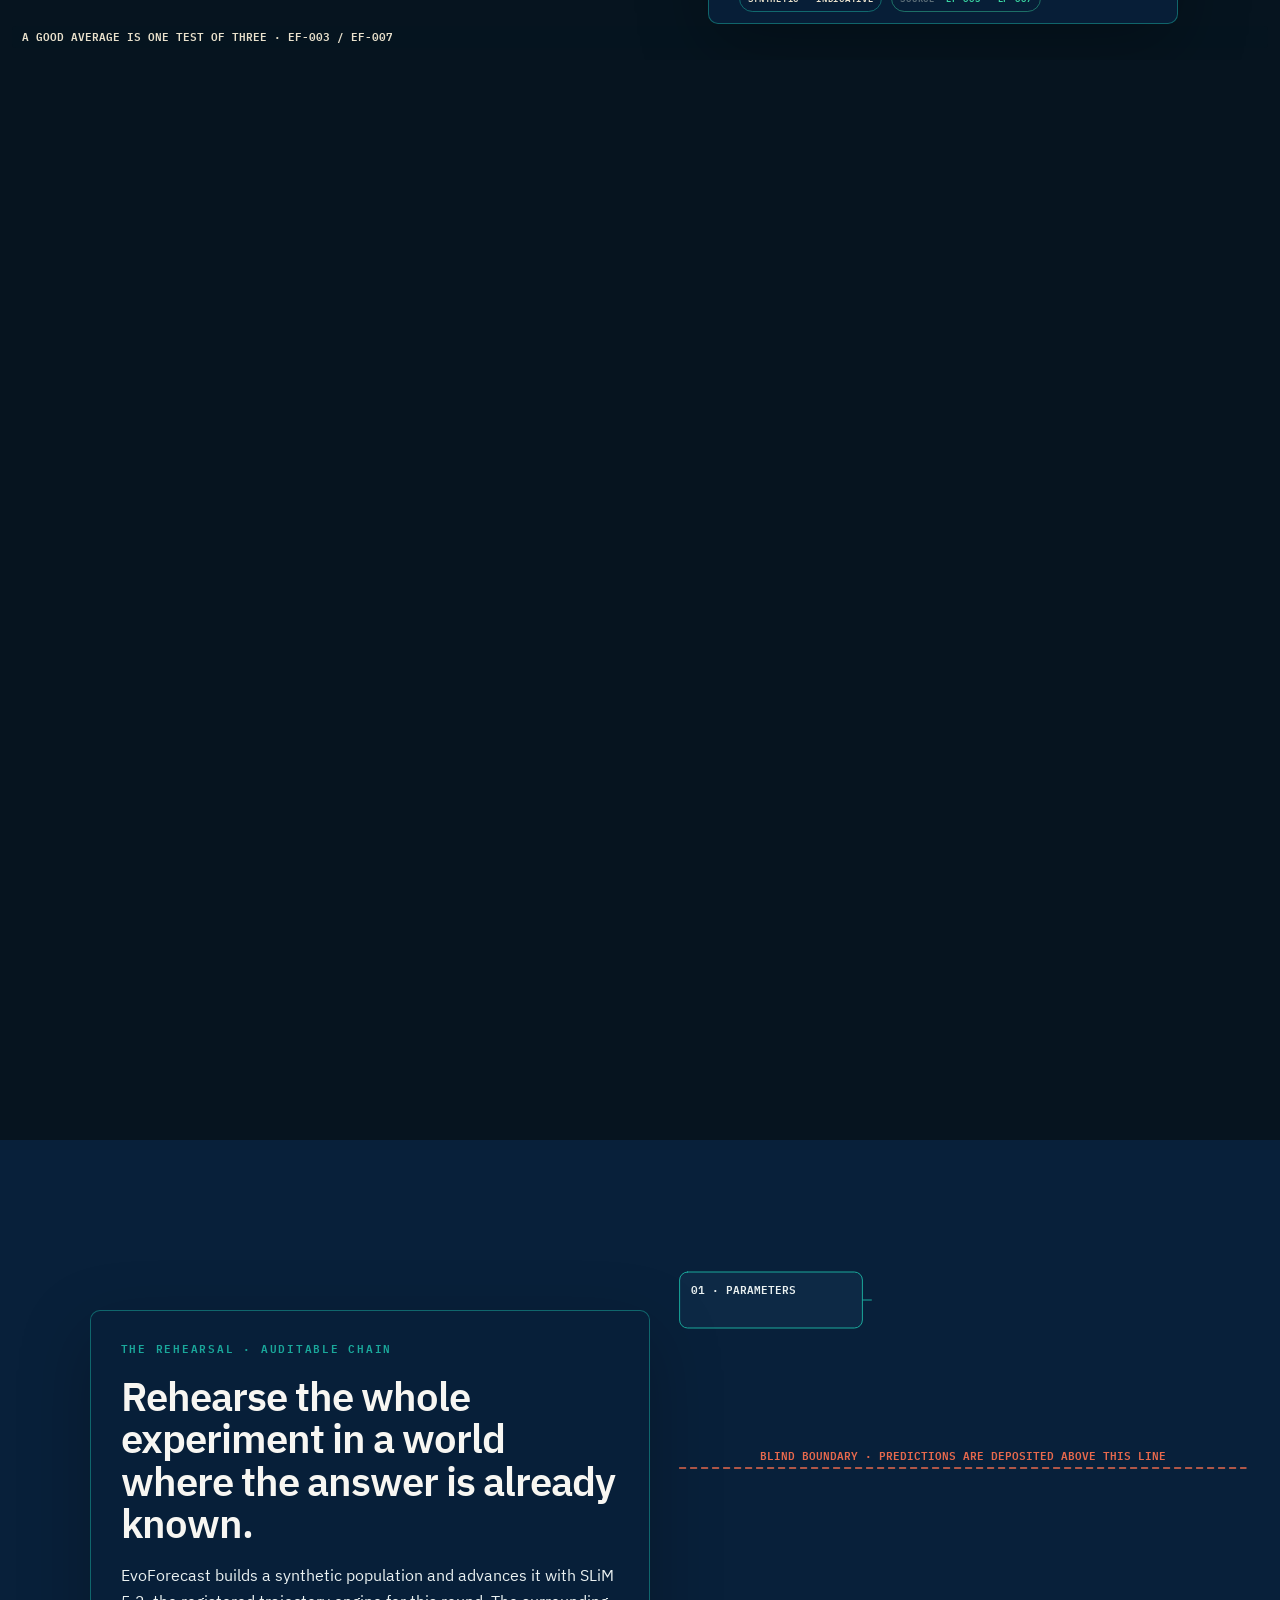
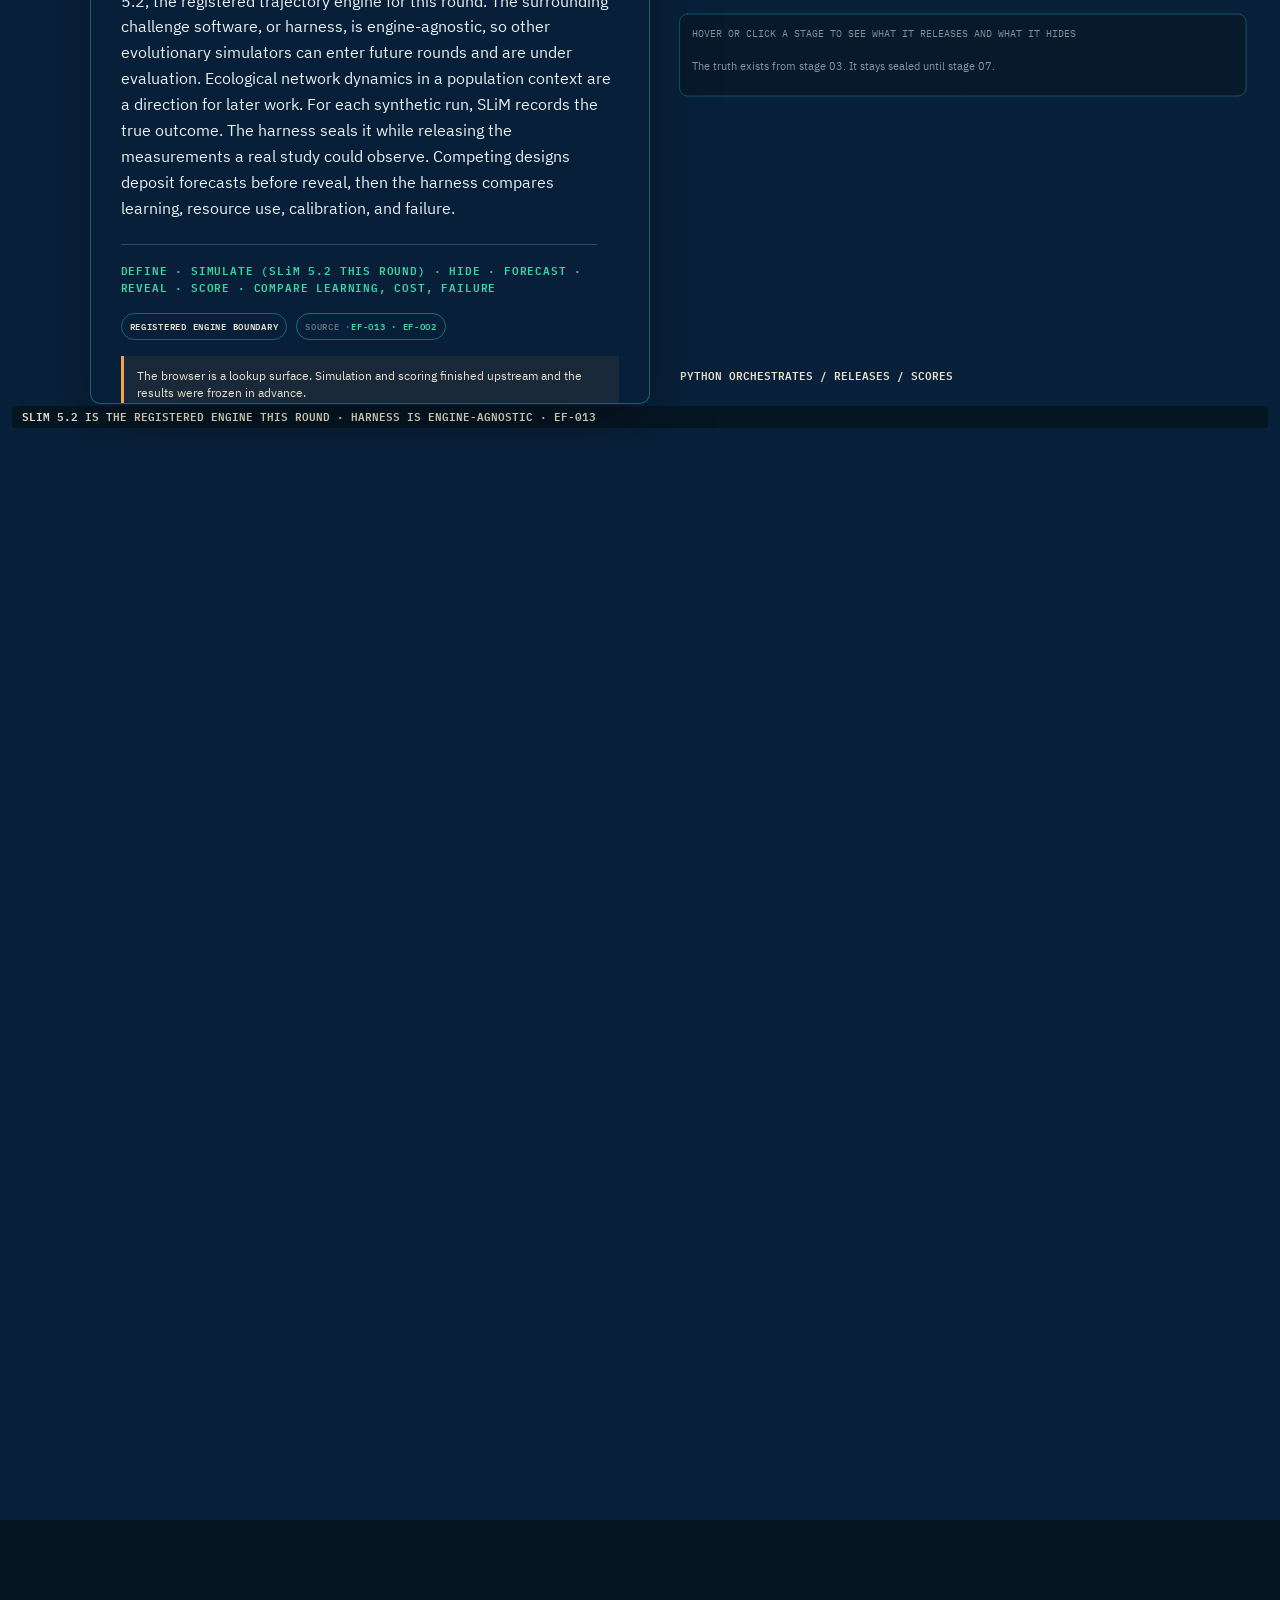
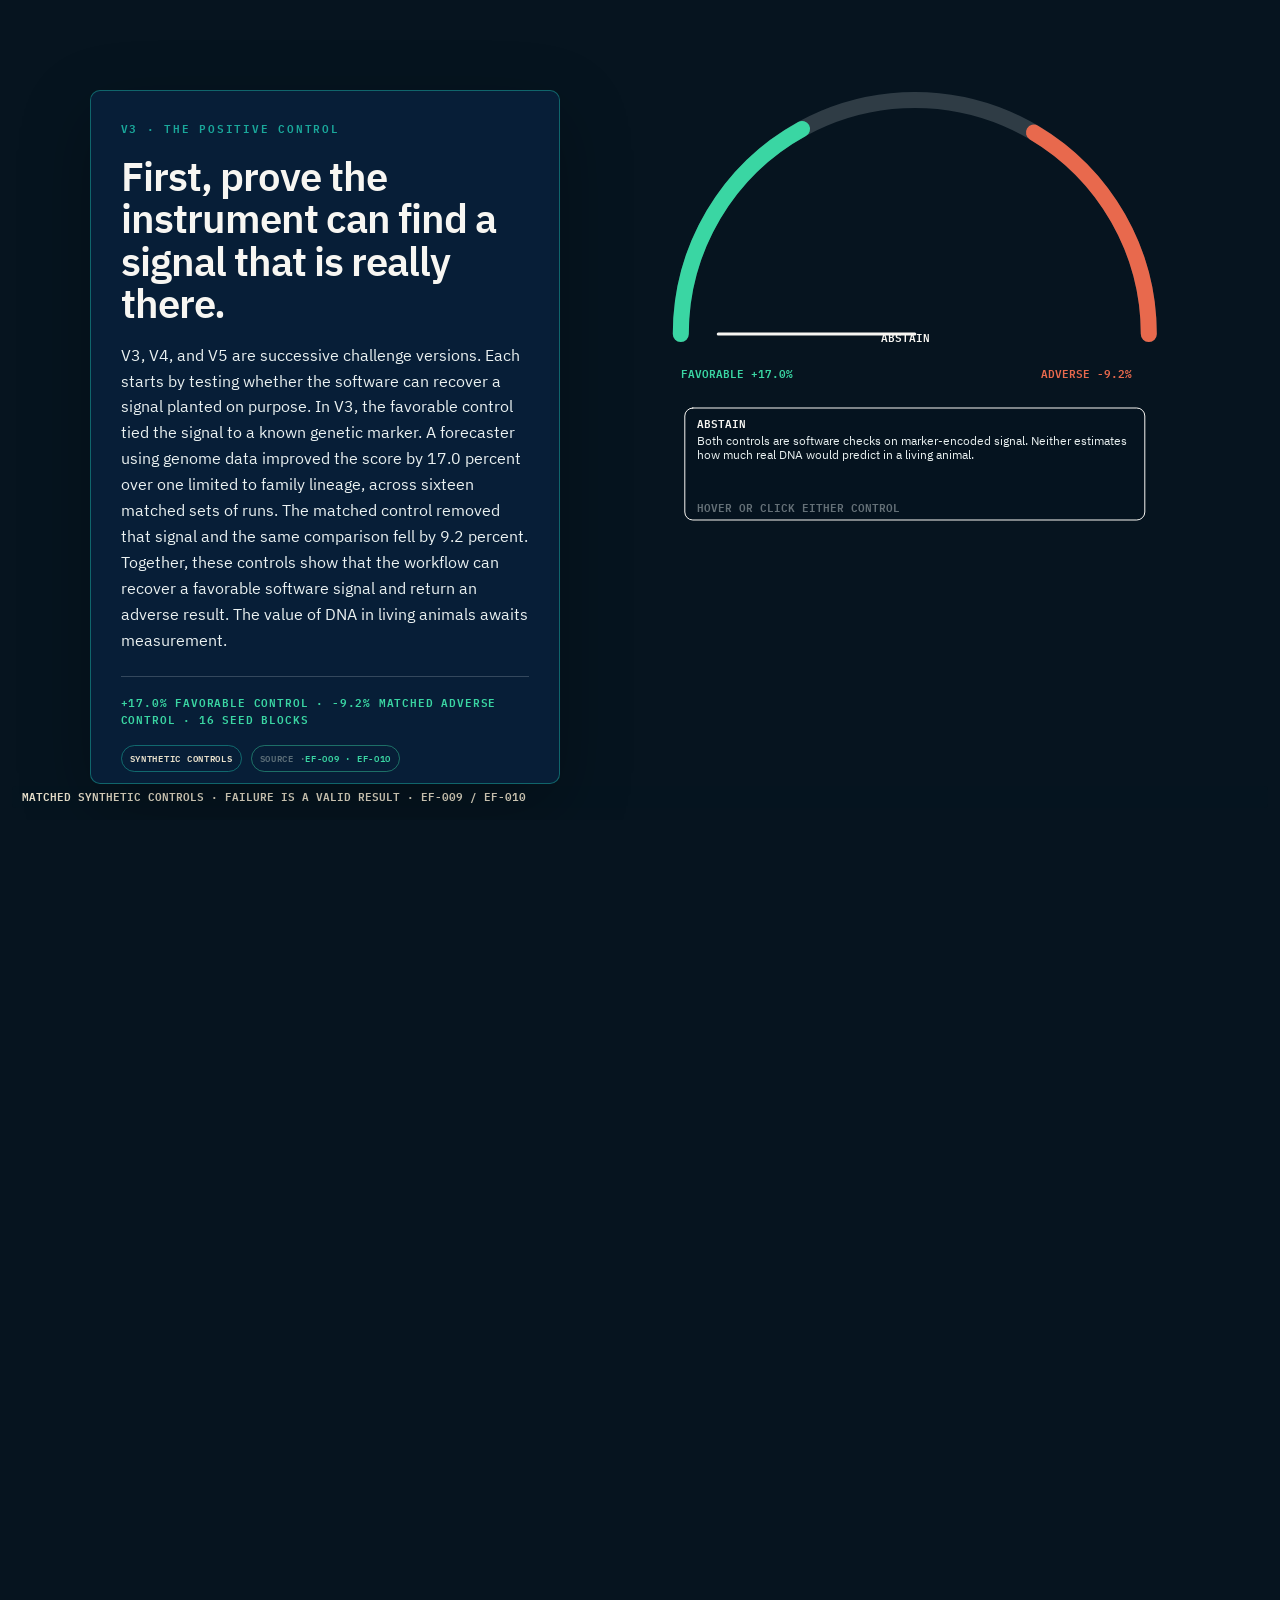
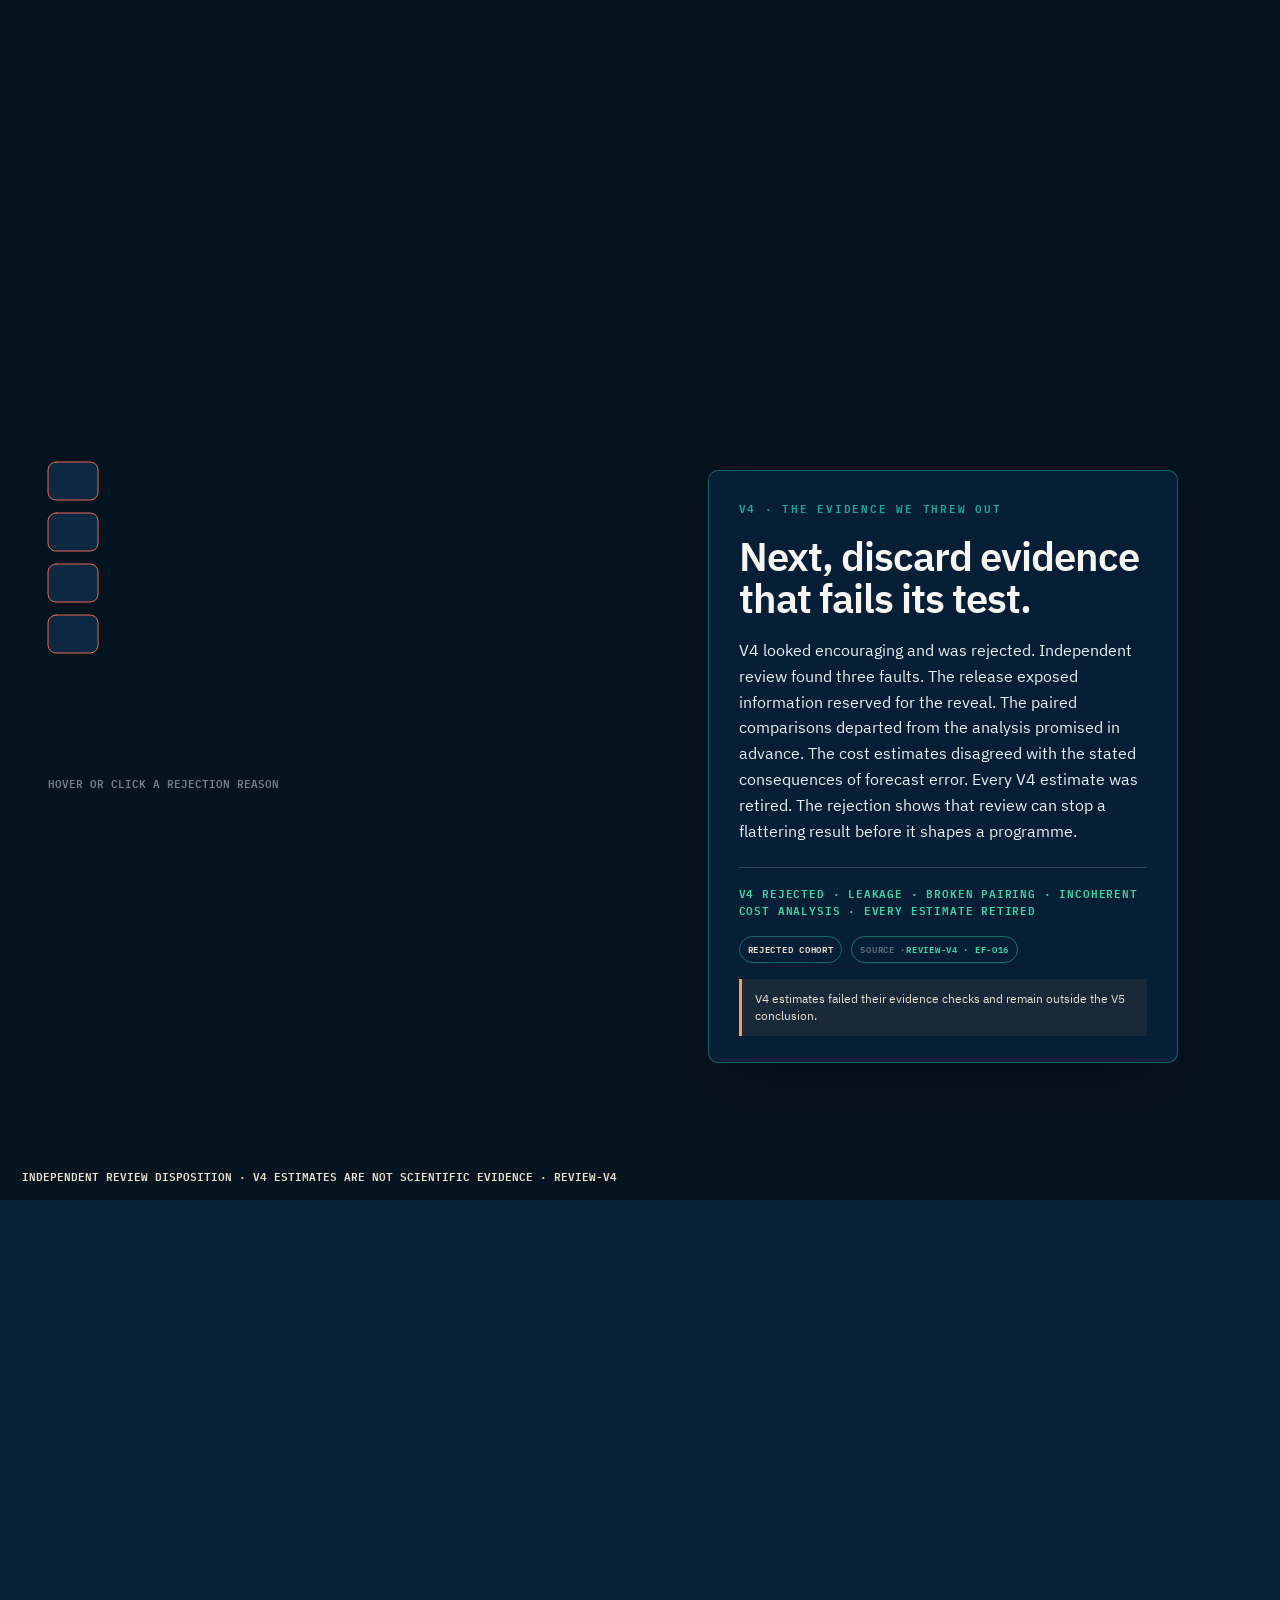
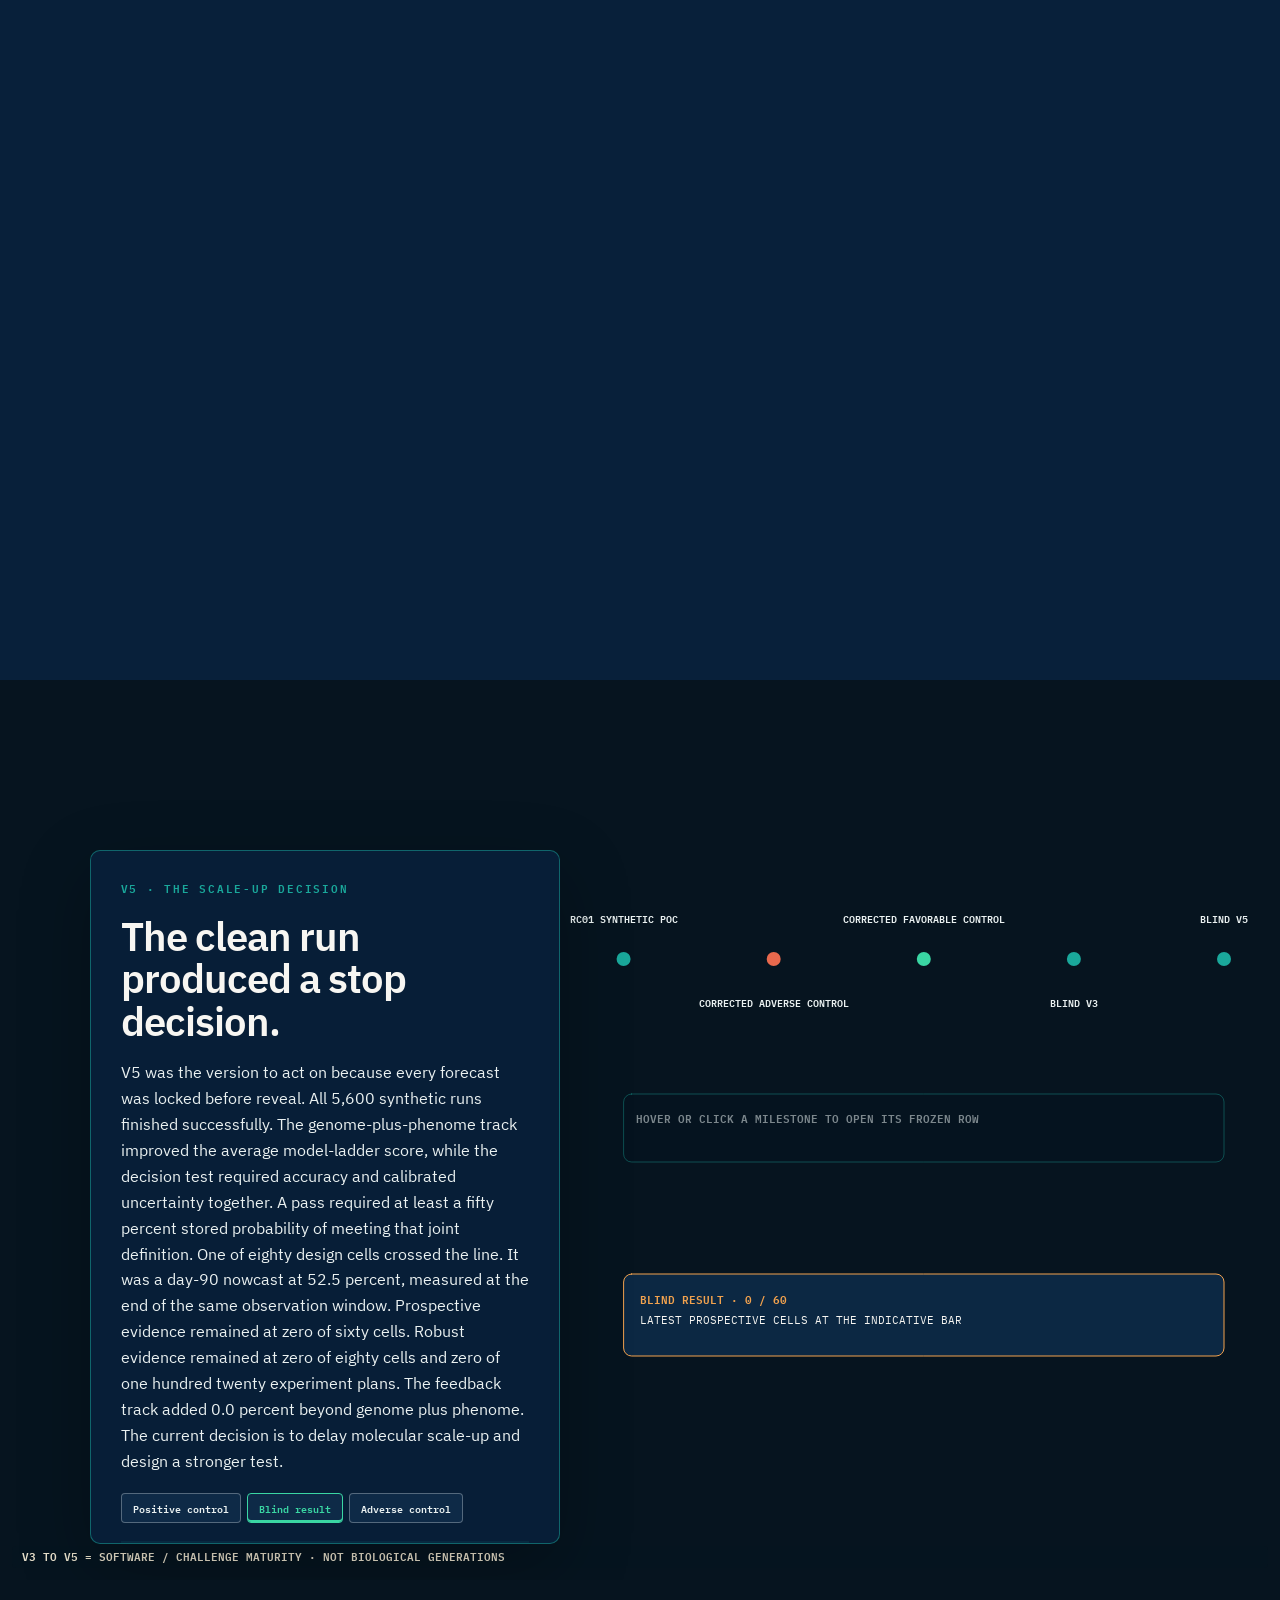
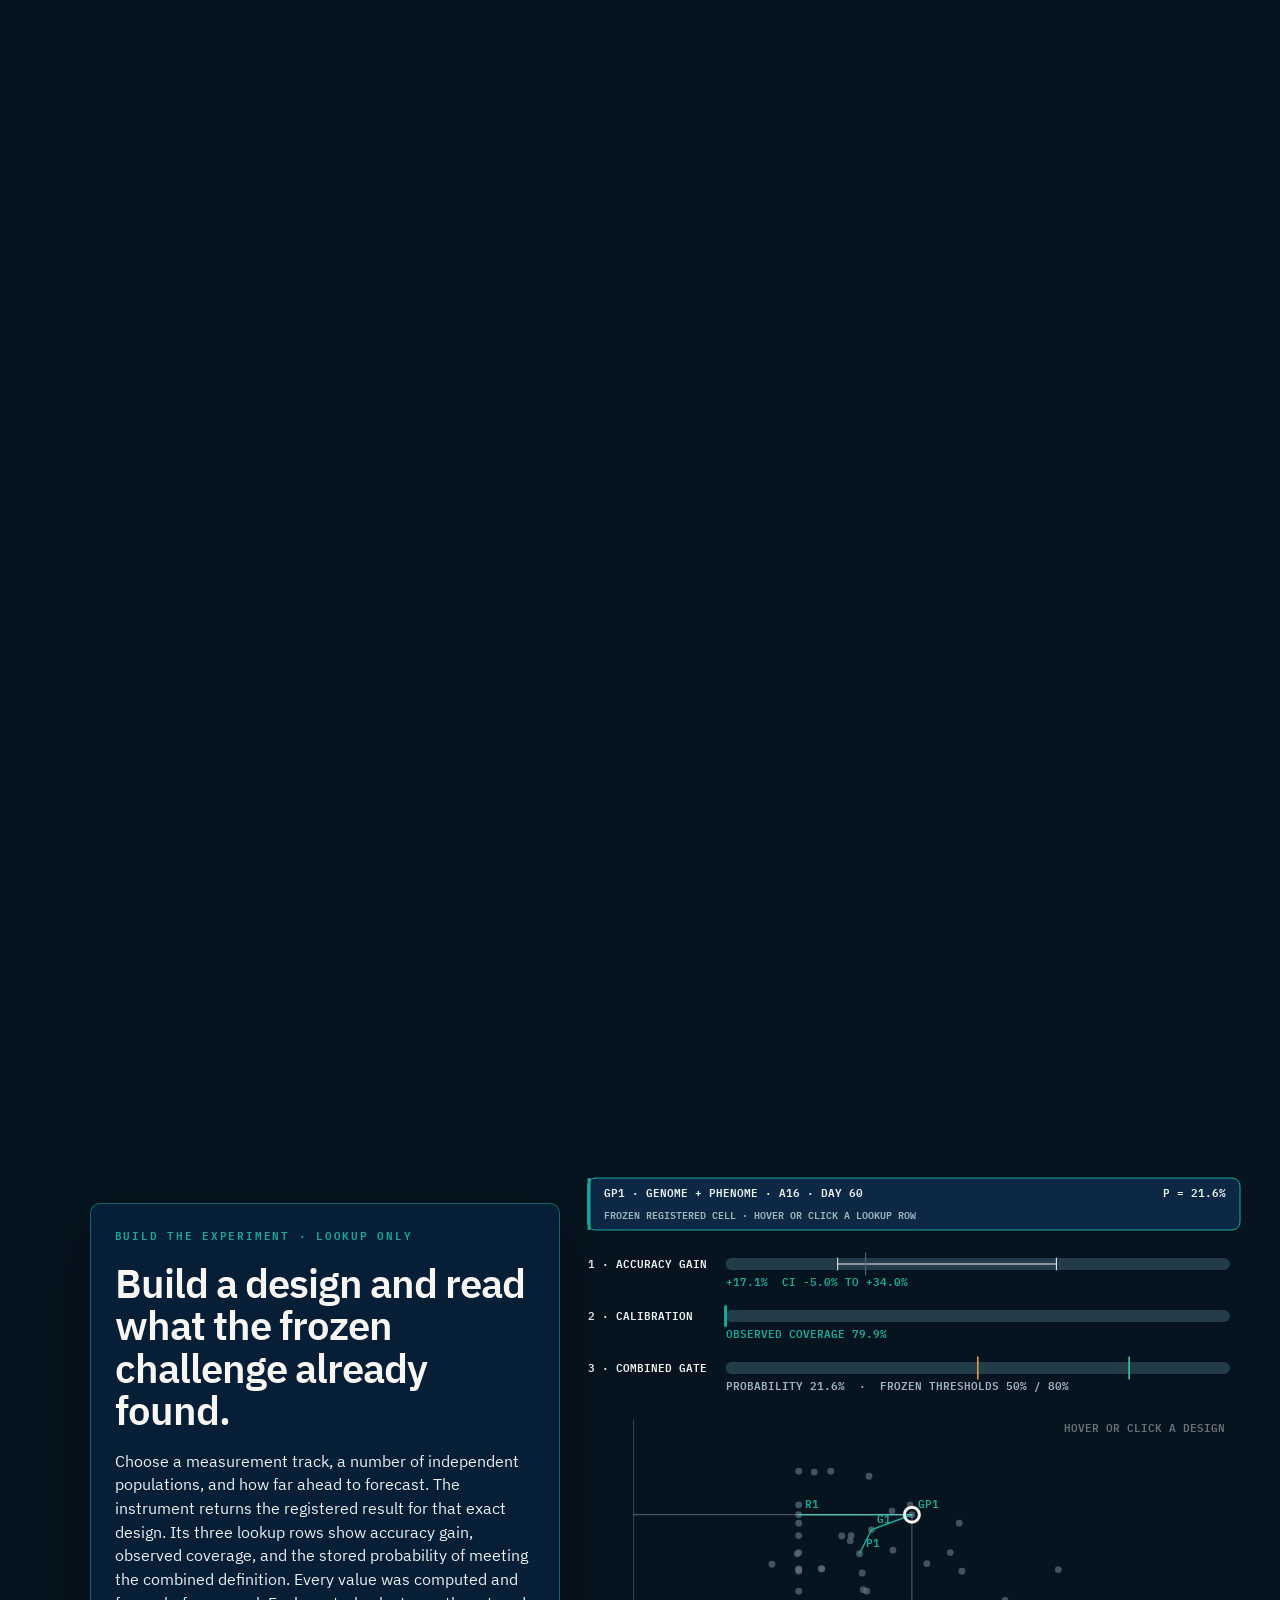
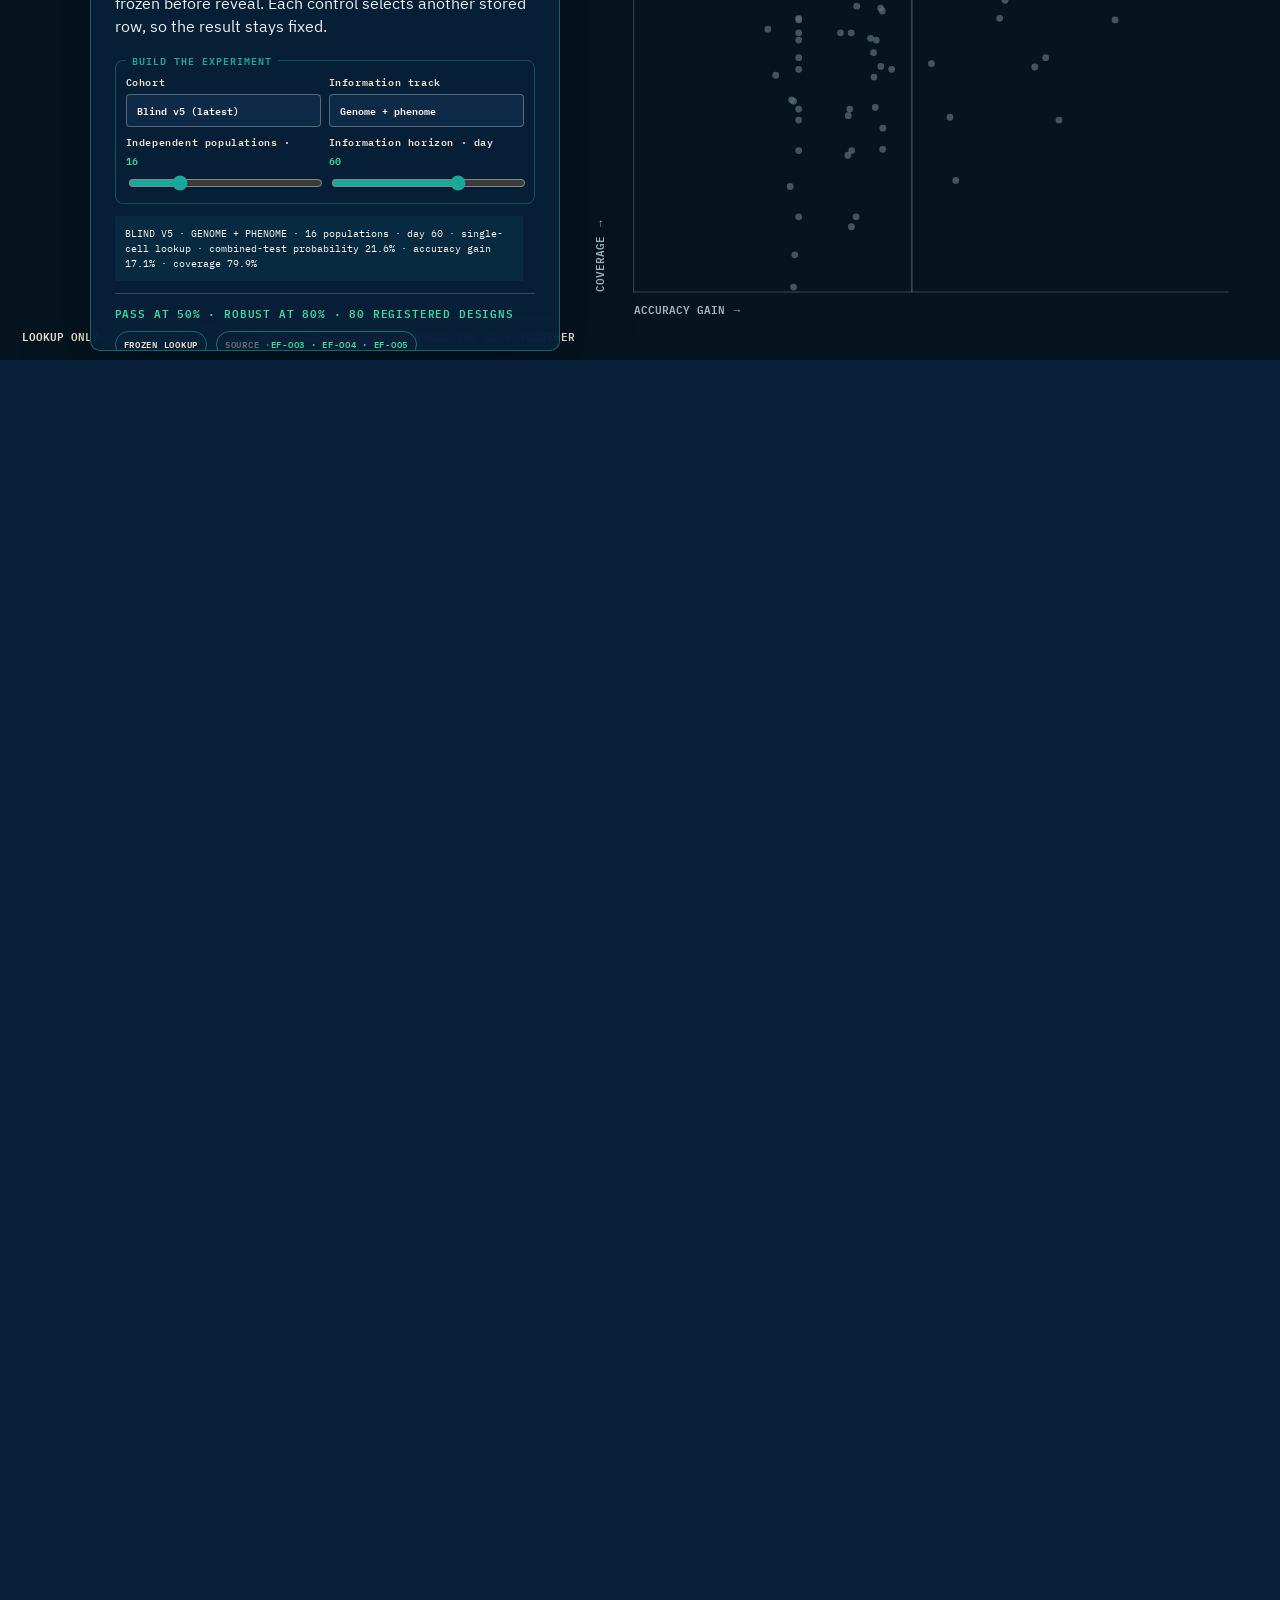
==== commit a6352de9: "Deep-audit story and add frozen trajectory scene" ====
--- a/index.html
+++ b/index.html
@@ -19,18 +19,18 @@
       </svg>
       <span>GRAPH OF LIFE</span><i></i><strong>EVOFORECAST</strong>
     </a>
-    <span class="snapshot" id="snapshot-date">20 JUL 2026</span>
+    <span class="snapshot" id="snapshot-date">21 JUL 2026</span>
     <a class="technical-link" href="technical-note.html">Technical note</a>
   </header>
 
   <div class="claim-boundary" role="note" aria-label="Claim boundary">
     <span class="boundary-marker" aria-hidden="true"></span>
-    <span id="claim-boundary-text">THIS ARTIFACT DEMONSTRATES SYNTHETIC SOFTWARE AND EXPERIMENT-DESIGN EVIDENCE · REAL-ORGANISM FORECASTING AWAITS EMPIRICAL TESTING · NO ENDORSEMENT, PARTNERSHIP, OR FUNDING CLAIM</span>
+    <span id="claim-boundary-text">SYNTHETIC SOFTWARE AND EXPERIMENT-DESIGN EVIDENCE · EMPIRICAL TESTING IS THE NEXT GATE · INDEPENDENT REVIEW PRECEDES ANY OPERATIONAL OR FUNDING CLAIM</span>
   </div>
   <div id="interaction-status" class="sr-only" aria-live="polite"></div>
 
   <nav class="scene-nav" aria-label="Story chapters">
-    <a href="#hero" data-index="0"><span>Decision</span></a><a href="#stakes" data-index="1"><span>Cost</span></a><a href="#blindspot" data-index="2"><span>Averages</span></a><a href="#windtunnel" data-index="3"><span>Rehearsal</span></a><a href="#abstain" data-index="4"><span>Control</span></a><a href="#rejection" data-index="5"><span>Rejection</span></a><a href="#challenge" data-index="6"><span>Result</span></a><a href="#phase" data-index="7"><span>Build</span></a><a href="#frontier" data-index="8"><span>Measure</span></a><a href="#ladder" data-index="9"><span>Ladder</span></a><a href="#genome" data-index="10"><span>Cutaway</span></a><a href="#ask" data-index="11"><span>Ask</span></a>
+    <a href="#hero" data-index="0"><span>Decision</span></a><a href="#stakes" data-index="1"><span>Cost</span></a><a href="#blindspot" data-index="2"><span>Averages</span></a><a href="#windtunnel" data-index="3"><span>Rehearsal</span></a><a href="#abstain" data-index="4"><span>Control</span></a><a href="#rejection" data-index="5"><span>Rejection</span></a><a href="#challenge" data-index="6"><span>Result</span></a><a href="#phase" data-index="7"><span>Build</span></a><a href="#frontier" data-index="8"><span>Measure</span></a><a href="#ladder" data-index="9"><span>Ladder</span></a><a href="#trajectory" data-index="10"><span>Trajectory</span></a><a href="#ask" data-index="11"><span>Ask</span></a>
   </nav>
 
   <main id="main">
@@ -38,84 +38,85 @@
 
     <section class="story-scene dark" id="hero" aria-labelledby="hero-title">
       <div class="stage"><div class="visual" id="visual-hero" aria-hidden="true"></div><article class="copy-card hero-card">
-        <p class="eyebrow" data-field="eyebrow">BEFORE THE EXPERIMENT · SYNTHETIC EVIDENCE · 20 JUL 2026</p><h1 id="hero-title" data-field="title">Before you commit tens of millions of dollars to predict evolution, find out whether the experiment can teach you enough.</h1>
-        <p class="lede" data-field="body">A research director deciding whether to fund a large evolution experiment faces a question that money cannot answer after the design is locked. Will the study separate a good forecast from a lucky guess, or spend tens of millions of dollars and leave the same uncertainty behind? EvoForecast tests that decision first in software. Its registered simulation engine runs the proposed experiment in a synthetic world, where the answer is known, then checks whether each design could recover it before any real programme begins.</p>
+        <p class="eyebrow" data-field="eyebrow">BEFORE THE EXPERIMENT · SYNTHETIC EVIDENCE · 21 JUL 2026</p><h1 id="hero-title" data-field="title">Before you commit tens of millions of dollars to predict evolution, find out whether the experiment can teach you enough.</h1>
+        <p class="lede" data-field="body">A research director deciding whether to fund a large evolution experiment faces a question that becomes expensive to answer after the design is locked. Will the study separate a good forecast from a lucky guess, or spend tens of millions of dollars and leave the same uncertainty behind? EvoForecast tests that decision first in software. Its registered engine runs the proposed experiment in a synthetic world where the answer is known. The challenge harness then asks whether each design could recover it before a real programme begins.</p>
         <p class="proof" data-field="proof">5,600 OF 5,600 SIMULATED RUNS COMPLETED · 0 OF 60 FORWARD-LOOKING FORECAST TESTS PASSED</p>
         <div class="evidence-row"><span class="provenance" data-field="badge">SYNTHETIC SOFTWARE EVIDENCE</span><a class="source-pill" data-field="claim" href="data/facts_digest.json#EF-001">EF-001 · EF-002 · EF-003</a></div>
-        <aside class="caveat">This evidence is entirely synthetic. Forecasting in real organisms still requires empirical testing.</aside>
+        <aside class="caveat">This evidence is entirely synthetic. Empirical testing in real organisms is the next gate.</aside>
         <p class="scroll-cue">Scroll to pressure-test the claim <span aria-hidden="true">↓</span></p>
       </article></div>
     </section>
 
     <section class="story-scene dark" id="stakes" aria-labelledby="stakes-title"><div class="stage"><div class="visual" id="visual-stakes" aria-hidden="true"></div><article class="copy-card">
-      <p class="eyebrow" data-field="eyebrow">THE COSTLY FAILURE · EXTERNAL CONTEXT</p><h2 id="stakes-title" data-field="title">A programme can spend more and still not tell two forecasts apart.</h2><p data-field="body">Every large evolution experiment locks in choices that are costly to reverse. Those choices include species, generations, independent populations, starting diversity, conditions, measurements, and automation. More spending cannot guarantee that one forecast will be distinguishable from another. An experiment that leaves that comparison unresolved has failed its central decision, even if every measurement succeeds. That is the costly failure to prevent.</p>
-      <p class="proof" data-field="proof">A MAJOR PROGRAMME · TENS OF MILLIONS USD · ILLUSTRATIVE, NOT A COMMITTED BUDGET</p><div class="evidence-row"><span class="provenance" data-field="badge">EXTERNAL CONTEXT</span><a class="source-pill" data-field="claim" href="data/facts_digest.json#EF-014">EF-014</a></div><aside class="caveat">The figure illustrates large-programme scale. Engine outputs and committed budgets are outside its scope.</aside>
+      <p class="eyebrow" data-field="eyebrow">THE COSTLY FAILURE · EXTERNAL CONTEXT</p><h2 id="stakes-title" data-field="title">A larger programme can still leave two forecasts indistinguishable.</h2><p data-field="body">Every large evolution experiment locks in choices that are costly to reverse. Those choices include species, generations, independent populations, starting diversity, conditions, measurements, and automation. Measurement volume and discriminating power are different properties. A study can collect every planned sample while leaving its central forecast comparison unresolved. EvoForecast is designed to expose that failure while the programme can still change course.</p>
+      <p class="proof" data-field="proof">A MAJOR PROGRAMME · TENS OF MILLIONS USD · ILLUSTRATIVE SCALE</p><div class="evidence-row"><span class="provenance" data-field="badge">EXTERNAL CONTEXT</span><a class="source-pill" data-field="claim" href="data/facts_digest.json#EF-014">EF-014</a></div><aside class="caveat">The figure illustrates large-programme scale. Engine outputs and committed budgets sit outside its scope.</aside>
     </article></div></section>
 
     <section class="story-scene dark" id="blindspot" aria-labelledby="blindspot-title"><div class="stage"><div class="visual" id="visual-blindspot" aria-hidden="true"></div><article class="copy-card right-card">
-      <p class="eyebrow" data-field="eyebrow">WHY AVERAGES MISLEAD · PROSPECTIVE DISCIPLINE</p><h2 id="blindspot-title" data-field="title">A better average can still hide a forecast that misses too often.</h2><p data-field="body">The model ladder compares tracks with progressively richer information. Across its 35 synthetic contexts, the genome-plus-phenome track, combining genome data with measured traits, improved mean forecast accuracy by 47.5 percent over the pedigree baseline based on family lineage. This aggregate is separate from every single design cell. Its uncertainty range was still too narrow. A ninety percent prediction range should contain the truth nine times in ten. This one held it eight. Across the sixty prospective, or forward-looking, cells, no design cleared accuracy and calibrated uncertainty together. A held-out outcome is one withheld until scoring, so the test cannot reward an explanation made after the result is known.</p>
+      <p class="eyebrow" data-field="eyebrow">WHY AVERAGES MISLEAD · PROSPECTIVE DISCIPLINE</p><h2 id="blindspot-title" data-field="title">A better average can still hide a forecast that misses too often.</h2><p data-field="body">The model ladder compares tracks with progressively richer information. Across 35 synthetic contexts, the genome-plus-phenome track, which combines genome data with measured traits, improved mean forecast accuracy by 47.5 percent over the family-lineage baseline. This aggregate sits apart from every single design cell. Its ninety percent prediction range contained the truth eight times in ten, which signals overconfidence. Across the sixty prospective, or forward-looking, cells, zero designs cleared accuracy and calibrated uncertainty together. A held-out outcome stays sealed until scoring, protecting the test from explanations written after the result.</p>
       <p class="proof" data-field="proof">35-CONTEXT MODEL LADDER · +47.5% MEAN GAIN VS PEDIGREE · 80% COVERAGE OF A 90% RANGE · 0 / 60 PROSPECTIVE</p><div class="evidence-row"><span class="provenance" data-field="badge">SYNTHETIC · INDICATIVE</span><a class="source-pill" data-field="claim" href="data/facts_digest.json#EF-007">EF-003 · EF-007</a></div><aside class="caveat">The 47.5 percent gain and 80 percent coverage are the model-ladder aggregate across 35 contexts. They are separate from the 48-population, day-60 cell in the lookup instrument.</aside>
     </article></div></section>
 
     <section class="story-scene dark" id="windtunnel" aria-labelledby="windtunnel-title"><div class="stage"><div class="visual" id="visual-windtunnel" aria-hidden="true"></div><article class="copy-card compact-card">
-      <p class="eyebrow" data-field="eyebrow">THE REHEARSAL · AUDITABLE CHAIN</p><h2 id="windtunnel-title" data-field="title">Rehearse the whole experiment in a world where the answer is already known.</h2><p data-field="body">EvoForecast builds a synthetic population and advances it with SLiM 5.2, the registered trajectory engine for this round. The surrounding challenge software, or harness, is engine-agnostic, which means it can work with more than one trajectory engine. Other evolutionary simulators are under evaluation. Later rounds aim to develop ecological network dynamics in a population context and test feedback between ecological change and evolution. This round does not establish that capability. For each synthetic run, SLiM records the true outcome and the harness keeps it hidden while releasing only what a real study could measure. Competing designs deposit their forecasts before reveal. The harness then compares what each design learned, what resources it used, and how it failed.</p>
-      <p class="proof" data-field="proof">DEFINE · SIMULATE (SLiM 5.2 THIS ROUND) · HIDE · FORECAST · REVEAL · SCORE · COMPARE LEARNING, COST, FAILURE</p><div class="evidence-row"><span class="provenance" data-field="badge">REGISTERED ENGINE BOUNDARY</span><a class="source-pill" data-field="claim" href="data/facts_digest.json#EF-013">EF-013 · EF-002</a></div><aside class="caveat">This browser runs no simulation and no scoring. It reads results that were computed and frozen in advance.</aside>
+      <p class="eyebrow" data-field="eyebrow">THE REHEARSAL · AUDITABLE CHAIN</p><h2 id="windtunnel-title" data-field="title">Rehearse the whole experiment in a world where the answer is already known.</h2><p data-field="body">EvoForecast builds a synthetic population and advances it with SLiM 5.2, the registered trajectory engine for this round. The surrounding challenge software, or harness, is engine-agnostic, so other evolutionary simulators can enter future rounds and are under evaluation. Ecological network dynamics in a population context are a direction for later work. For each synthetic run, SLiM records the true outcome. The harness seals it while releasing the measurements a real study could observe. Competing designs deposit forecasts before reveal, then the harness compares learning, resource use, calibration, and failure.</p>
+      <p class="proof" data-field="proof">DEFINE · SIMULATE (SLiM 5.2 THIS ROUND) · HIDE · FORECAST · REVEAL · SCORE · COMPARE LEARNING, COST, FAILURE</p><div class="evidence-row"><span class="provenance" data-field="badge">REGISTERED ENGINE BOUNDARY</span><a class="source-pill" data-field="claim" href="data/facts_digest.json#EF-013">EF-013 · EF-002</a></div><aside class="caveat">The browser is a lookup surface. Simulation and scoring finished upstream and the results were frozen in advance.</aside>
     </article></div></section>
 
     <section class="story-scene dark" id="abstain" aria-labelledby="abstain-title"><div class="stage"><div class="visual" id="visual-abstain" aria-hidden="true"></div><article class="copy-card">
-      <p class="eyebrow" data-field="eyebrow">V3 · THE POSITIVE CONTROL</p><h2 id="abstain-title" data-field="title">First, prove the instrument can find a signal that is really there.</h2><p data-field="body">V3, V4, and V5 are successive challenge versions. Each starts by testing whether the software can recover a signal planted on purpose. In V3, the favorable control tied the signal to a known genetic marker. A forecaster allowed to use genome data improved the score by 17.0 percent over one limited to family lineage, across sixteen matched sets of runs. When the matched control removed that signal, the same comparison fell by 9.2 percent. These controls show that the workflow can recover a favorable software signal and can also return an adverse result. They do not measure the value of DNA in a living animal.</p>
-      <p class="proof" data-field="proof">+17.0% FAVORABLE CONTROL · -9.2% MATCHED ADVERSE CONTROL · 16 SEED BLOCKS</p><div class="evidence-row"><span class="provenance" data-field="badge">SYNTHETIC CONTROLS</span><a class="source-pill" data-field="claim" href="data/facts_digest.json#EF-009">EF-009 · EF-010</a></div><aside class="caveat">Marker-encoded software controls only. They do not estimate the value of real DNA in biology.</aside>
+      <p class="eyebrow" data-field="eyebrow">V3 · THE POSITIVE CONTROL</p><h2 id="abstain-title" data-field="title">First, prove the instrument can find a signal that is really there.</h2><p data-field="body">V3, V4, and V5 are successive challenge versions. Each starts by testing whether the software can recover a signal planted on purpose. In V3, the favorable control tied the signal to a known genetic marker. A forecaster using genome data improved the score by 17.0 percent over one limited to family lineage, across sixteen matched sets of runs. The matched control removed that signal and the same comparison fell by 9.2 percent. Together, these controls show that the workflow can recover a favorable software signal and return an adverse result. The value of DNA in living animals awaits measurement.</p>
+      <p class="proof" data-field="proof">+17.0% FAVORABLE CONTROL · -9.2% MATCHED ADVERSE CONTROL · 16 SEED BLOCKS</p><div class="evidence-row"><span class="provenance" data-field="badge">SYNTHETIC CONTROLS</span><a class="source-pill" data-field="claim" href="data/facts_digest.json#EF-009">EF-009 · EF-010</a></div><aside class="caveat">These marker-encoded controls establish software behavior. The value of DNA in living animals awaits measurement.</aside>
     </article></div></section>
 
     <section class="story-scene dark" id="rejection" aria-labelledby="rejection-title"><div class="stage"><div class="visual" id="visual-rejection" aria-hidden="true"></div><article class="copy-card right-card">
-      <p class="eyebrow" data-field="eyebrow">V4 · THE EVIDENCE WE THREW OUT</p><h2 id="rejection-title" data-field="title">Next, throw out the evidence that cannot be trusted.</h2><p data-field="body">V4 looked encouraging and was rejected. Independent review found three faults. The release exposed information that should have remained hidden. The paired comparisons no longer matched the analysis promised in advance. The cost estimates disagreed with the stated consequences of forecast error. None of the V4 estimates were carried forward. Keeping a flattering result after its test has broken would make the instrument unsafe for decisions. The rejection shows that review can stop bad evidence before it shapes a programme.</p>
-      <p class="proof" data-field="proof">V4 REJECTED · LEAKAGE · BROKEN PAIRING · COST AND ERROR CONSEQUENCES DID NOT AGREE · NO ESTIMATE CARRIED FORWARD</p><div class="evidence-row"><span class="provenance" data-field="badge">REJECTED COHORT</span><a class="source-pill" data-field="claim" href="audit/v4_rejection_disposition.md">REVIEW-V4 · EF-016</a></div><aside class="caveat">V4 estimates failed their evidence checks and do not enter the V5 conclusion.</aside>
+      <p class="eyebrow" data-field="eyebrow">V4 · THE EVIDENCE WE THREW OUT</p><h2 id="rejection-title" data-field="title">Next, discard evidence that fails its test.</h2><p data-field="body">V4 looked encouraging and was rejected. Independent review found three faults. The release exposed information reserved for the reveal. The paired comparisons departed from the analysis promised in advance. The cost estimates disagreed with the stated consequences of forecast error. Every V4 estimate was retired. The rejection shows that review can stop a flattering result before it shapes a programme.</p>
+      <p class="proof" data-field="proof">V4 REJECTED · LEAKAGE · BROKEN PAIRING · INCOHERENT COST ANALYSIS · EVERY ESTIMATE RETIRED</p><div class="evidence-row"><span class="provenance" data-field="badge">REJECTED COHORT</span><a class="source-pill" data-field="claim" href="audit/v4_rejection_disposition.md">REVIEW-V4 · EF-016</a></div><aside class="caveat">V4 estimates failed their evidence checks and remain outside the V5 conclusion.</aside>
     </article></div></section>
 
     <section class="story-scene dark" id="challenge" aria-labelledby="challenge-title"><div class="stage"><div class="visual" id="visual-challenge" aria-hidden="true"></div><article class="copy-card">
-      <p class="eyebrow" data-field="eyebrow">V5 · THE SCALE-UP DECISION</p><h2 id="challenge-title" data-field="title">The clean run that said do not scale yet.</h2><p data-field="body">V5 was the version to act on because every forecast was locked before reveal. All 5,600 synthetic runs finished without failure. The genome-plus-phenome track still improved the average model-ladder score, while the decision test required accuracy and calibrated uncertainty together. Its stored probability of meeting that joint definition had to reach fifty percent, making a pass more likely than not. Only one of eighty design cells crossed that line. Each cell combines one information track, population count, and forecast horizon. The sole passing cell was a day-90 nowcast at 52.5 percent. A nowcast estimates the outcome at the end of the same observation window, so it is not prospective evidence. Among the sixty forward-looking cells, zero reached fifty percent. Zero of eighty cells reached the robust eighty percent bar. Zero of one hundred twenty experiment plans were robustly best. The feedback track added 0.0 percent beyond genome plus phenome. The instruction is clear. Do not scale a molecular forecasting programme on this synthetic evidence yet.</p>
+      <p class="eyebrow" data-field="eyebrow">V5 · THE SCALE-UP DECISION</p><h2 id="challenge-title" data-field="title">The clean run produced a stop decision.</h2><p data-field="body">V5 was the version to act on because every forecast was locked before reveal. All 5,600 synthetic runs finished successfully. The genome-plus-phenome track improved the average model-ladder score, while the decision test required accuracy and calibrated uncertainty together. A pass required at least a fifty percent stored probability of meeting that joint definition. One of eighty design cells crossed the line. It was a day-90 nowcast at 52.5 percent, measured at the end of the same observation window. Prospective evidence remained at zero of sixty cells. Robust evidence remained at zero of eighty cells and zero of one hundred twenty experiment plans. The feedback track added 0.0 percent beyond genome plus phenome. The current decision is to delay molecular scale-up and design a stronger test.</p>
       <div class="button-group" role="group" aria-label="V5 reference frame"><button type="button" data-challenge-mode="positive" aria-pressed="false">Positive control</button><button type="button" data-challenge-mode="blind" aria-pressed="true">Blind result</button><button type="button" data-challenge-mode="adverse" aria-pressed="false">Adverse control</button></div><p class="live-readout" id="challenge-readout" aria-live="polite">Blind result · 0 / 60 · Latest prospective cells at the indicative bar</p>
-      <p class="proof" data-field="proof">5,600 / 5,600 CLEAN · MODEL LADDER GENOME + PHENOME +47.5% VS PEDIGREE, 80% COVERAGE · 1 / 80 INDICATIVE AT DAY 90 · 0 / 60 PROSPECTIVE · 0 / 80 ROBUST · 0 / 120 PLANS</p><div class="evidence-row"><span class="provenance" data-field="badge">OUTCOME-UNSEEN · SYNTHETIC</span><a class="source-pill" data-field="claim" href="data/facts_digest.json#EF-003">EF-002 · EF-003 · EF-004 · EF-006 · EF-007 · EF-008</a></div><aside class="caveat">One synthetic environment. Transfer to different conditions remains unestimated. The sole day-90 cell at 52.5 percent is a nowcast, sits barely above the indicative threshold, and provides no prospective evidence.</aside>
+      <p class="proof" data-field="proof">5,600 / 5,600 CLEAN · MODEL LADDER GENOME + PHENOME +47.5% VS PEDIGREE, 80% COVERAGE · 1 / 80 INDICATIVE AT DAY 90 · 0 / 60 PROSPECTIVE · 0 / 80 ROBUST · 0 / 120 PLANS</p><div class="evidence-row"><span class="provenance" data-field="badge">OUTCOME-UNSEEN · SYNTHETIC</span><a class="source-pill" data-field="claim" href="data/facts_digest.json#EF-003">EF-002 · EF-003 · EF-004 · EF-006 · EF-007 · EF-008</a></div><aside class="caveat">One synthetic environment. Transfer to different conditions remains unestimated. The sole day-90 cell at 52.5 percent is a nowcast just above the indicative threshold. Prospective evidence remains at zero.</aside>
     </article></div></section>
 
     <section class="story-scene instrument" id="phase" aria-labelledby="phase-title"><div class="stage"><div class="visual" id="visual-phase" aria-hidden="true"></div><article class="copy-card instrument-card">
-      <p class="eyebrow" data-field="eyebrow">BUILD THE EXPERIMENT · LOOKUP ONLY</p><h2 id="phase-title" data-field="title">Build a design and read what the frozen challenge already found.</h2><p data-field="body">Choose a measurement track, a number of independent populations, and how far ahead to forecast. The instrument returns the registered result for that exact design. Its three lookup rows show accuracy gain, observed coverage, and the stored probability of meeting the combined definition. Every value was computed and frozen before the outcome was revealed. Moving a control looks up a stored row. It does not compute a new one.</p>
+      <p class="eyebrow" data-field="eyebrow">BUILD THE EXPERIMENT · LOOKUP ONLY</p><h2 id="phase-title" data-field="title">Build a design and read what the frozen challenge already found.</h2><p data-field="body">Choose a measurement track, a number of independent populations, and how far ahead to forecast. The instrument returns the registered result for that exact design. Its three lookup rows show accuracy gain, observed coverage, and the stored probability of meeting the combined definition. Every value was computed and frozen before reveal. Each control selects another stored row, so the result stays fixed.</p>
       <fieldset class="controls"><legend>Build the experiment</legend><label>Cohort<select id="phase-cohort"><option value="blind_v5">Blind v5 (latest)</option><option value="blind_v3">Blind v3 (earlier)</option></select></label><label>Information track<select id="phase-model"><option value="P1">Pedigree</option><option value="G1">Genome</option><option value="GP1" selected>Genome + phenome</option><option value="R1">Feedback</option></select></label><label>Independent populations · <output id="phase-arms-value">16</output><input id="phase-arms" type="range" min="0" max="4" value="1" step="1" aria-label="Independent populations: 8, 16, 24, 48, or 96" aria-valuetext="16 populations"></label><label>Information horizon · day <output id="phase-horizon-value">60</output><input id="phase-horizon" type="range" min="0" max="3" value="2" step="1" aria-label="Information horizon: day 14, 30, 60, or 90" aria-valuetext="day 60"></label></fieldset>
-      <p class="live-readout" id="phase-readout" aria-live="polite">Blind v5 · Genome + phenome · 16 populations · day 60</p><p class="proof" data-field="proof">PASS AT 50% · ROBUST AT 80% · 80 REGISTERED DESIGNS</p><div class="evidence-row"><span class="provenance" data-field="badge">EXPLORE · NOT SCORE</span><a class="source-pill" data-field="claim" href="data/facts_digest.json#EF-004">EF-003 · EF-004 · EF-005</a></div><aside class="caveat">Lookup only. Thresholds were frozen before the reveal. Moving a control does not create a new result.</aside>
+      <p class="live-readout" id="phase-readout" aria-live="polite">Blind v5 · Genome + phenome · 16 populations · day 60</p><p class="proof" data-field="proof">PASS AT 50% · ROBUST AT 80% · 80 REGISTERED DESIGNS</p><div class="evidence-row"><span class="provenance" data-field="badge">FROZEN LOOKUP</span><a class="source-pill" data-field="claim" href="data/facts_digest.json#EF-004">EF-003 · EF-004 · EF-005</a></div><aside class="caveat">Lookup only. Thresholds were frozen before reveal and each control selects another stored result.</aside>
     </article></div></section>
 
     <section class="story-scene instrument" id="frontier" aria-labelledby="frontier-title"><div class="stage"><div class="visual" id="visual-frontier" aria-hidden="true"></div><article class="copy-card instrument-card right-card">
-      <p class="eyebrow" data-field="eyebrow">WHAT TO MEASURE NEXT · LOOKUP ONLY</p><h2 id="frontier-title" data-field="title">More measurement helps only when it changes the answer.</h2><p data-field="body">Each point is a measurement plan with its modeled resource use and forecast value. Resource use rises to the right and forecast value rises upward. A robust plan would remain among the best choices despite uncertainty. In this synthetic challenge, none of the one hundred twenty plans met that standard. Across the 35-context model-ladder aggregate, the feedback track added 0.0 percent beyond genome plus phenome. The next step is to stage measurement and prove calibration before expanding.</p>
+      <p class="eyebrow" data-field="eyebrow">WHAT TO MEASURE NEXT · LOOKUP ONLY</p><h2 id="frontier-title" data-field="title">More measurement helps only when it changes the answer.</h2><p data-field="body">Each point is a measurement plan with its modeled resource use and forecast value. Resource use rises to the right and forecast value rises upward. A robust plan would remain among the best choices despite uncertainty. In this synthetic challenge, zero of one hundred twenty plans met that standard. Across the 35-context model-ladder aggregate, the feedback track added 0.0 percent beyond genome plus phenome. The next step is to stage measurement and prove calibration before expanding.</p>
       <fieldset class="controls"><legend>Explore measurement plans</legend><label>Package<select id="frontier-package"><option value="abundance_only">Abundance only</option><option value="lineage_identity">Lineage identity</option><option value="pooled_genomes">Pooled genomes</option><option value="strategic_omics_proxy">Strategic omics proxy</option><option value="deep_phenome">Deep phenome</option><option value="genome_plus_phenome" selected>Genome + phenome</option></select></label><label>Horizon · day <output id="frontier-horizon-value">60</output><input id="frontier-horizon" type="range" min="0" max="3" value="2" step="1" aria-label="Portfolio horizon: day 14, 30, 60, or 90" aria-valuetext="day 60"></label></fieldset>
       <p class="live-readout" id="frontier-readout" aria-live="polite">Genome + phenome · day 60</p><p class="proof" data-field="proof">0 / 120 ROBUSTLY BEST PLANS · FEEDBACK TRACK +0.0% BEYOND GENOME+PHENOME</p><div class="evidence-row"><span class="provenance" data-field="badge">CONDITIONAL / FRAGILE</span><a class="source-pill" data-field="claim" href="data/facts_digest.json#EF-006">EF-006 · EF-008</a></div><aside class="caveat">Resource use is a planning abstraction rather than a procurement cost or budget. The browser preserves the frontier frozen before reveal.</aside>
     </article></div></section>
 
     <section class="story-scene dark" id="ladder" aria-labelledby="ladder-title"><div class="stage"><div class="visual" id="visual-ladder" aria-hidden="true"></div><article class="copy-card right-card">
-      <p class="eyebrow" data-field="eyebrow">WHAT WE CAN SAY NOW · CLAIM LADDER</p><h2 id="ladder-title" data-field="title">The software is proven here. The biology still needs a real test.</h2><p data-field="body">The evidence reaches the second rung and stops there. Reproducible execution and source records checked by digital fingerprints support the software rung. These fingerprints, called hashes, show when a source file has changed. The synthetic challenges provide conditional evidence about experiment design. Real material, qualified laboratory measurements, custody, an independent reveal, and outside reproduction are still required before any empirical or operational claim. A finished report cannot move a claim upward. New evidence can.</p>
+      <p class="eyebrow" data-field="eyebrow">WHAT WE CAN SAY NOW · CLAIM LADDER</p><h2 id="ladder-title" data-field="title">Software proof is in hand. Biological qualification is the next gate.</h2><p data-field="body">The evidence reaches the second rung. Reproducible execution and source records checked by digital fingerprints support the software rung. These fingerprints, called hashes, reveal when a source file has changed. The synthetic challenges provide conditional evidence about experiment design. Empirical qualification requires real material, laboratory measurements, custody, an independent reveal, and outside reproduction. Reports preserve evidence. New empirical results advance maturity.</p>
       <ol class="maturity-list"><li class="supported"><b>Software proof</b><span>supported, synthetic</span></li><li class="indicative"><b>Indicative design evidence</b><span>conditional</span></li><li class="blocked"><b>Empirical qualification</b><span>blocked</span></li><li class="blocked"><b>Operational forecasting</b><span>future</span></li></ol>
-      <p class="proof" data-field="proof">SOFTWARE PROOF SUPPORTED · INDICATIVE DESIGN EVIDENCE CONDITIONAL · EMPIRICAL QUALIFICATION BLOCKED</p><div class="evidence-row"><span class="provenance" data-field="badge">MATURITY · NOT A SCORE</span><a class="source-pill" data-field="claim" href="data/facts_digest.json#EF-015">EF-002 · EF-011 · EF-015 · EF-017</a></div><aside class="caveat">A report existing does not move a claim up the ladder.</aside>
+      <p class="proof" data-field="proof">SOFTWARE PROOF SUPPORTED · INDICATIVE DESIGN EVIDENCE CONDITIONAL · EMPIRICAL QUALIFICATION BLOCKED</p><div class="evidence-row"><span class="provenance" data-field="badge">CLAIM MATURITY</span><a class="source-pill" data-field="claim" href="data/facts_digest.json#EF-015">EF-002 · EF-011 · EF-015 · EF-017</a></div><aside class="caveat">Reports preserve the evidence rung. New empirical results are required to advance it.</aside>
     </article></div></section>
 
-    <section class="story-scene dark" id="genome" aria-labelledby="genome-title"><div class="stage"><div class="visual" id="visual-genome" aria-hidden="true"></div><article class="copy-card">
-      <p class="eyebrow" data-field="eyebrow">WHAT A REAL EXPERIMENT MUST SHOW · PROPOSED / BLOCKED</p><h2 id="genome-title" data-field="title">The hard part a real study still has to prove.</h2><p data-field="body">The proposed next design would model diploid organisms, with two copies of each of ten chromosomes, sexual reproduction, and only the genetic variants already present in the founders. It would connect founder genomes, the reshuffling of parental DNA called recombination, measurable traits, ecology, measurement error, and blind scoring. Later work aims to add ecological network dynamics around populations and test feedback between ecological change and evolution. Those capabilities are proposed, unbuilt, and uncalibrated. This cutaway marks where real material, laboratory measurements, and independent review must replace software assumptions.</p>
-      <p class="proof" data-field="proof">10 CHROMOSOMES · PROPOSED DESIGN · CURRENT ROUND REMAINS CLONAL · NOT IMPLEMENTED</p><div class="evidence-row"><span class="provenance" data-field="badge">PROPOSED · EMPIRICAL GATE BLOCKED</span><a class="source-pill" data-field="claim" href="data/facts_digest.json#EF-012">EF-012 · EF-015</a></div><aside class="caveat danger">Empirical gate. Founder and genome identity, evidence from the starting and first descendant generations, real measurement performance, and custody remain unresolved.</aside>
+    <section class="story-scene instrument" id="trajectory" aria-labelledby="trajectory-title"><div class="stage"><div class="visual" id="visual-trajectory" aria-hidden="true"></div><article class="copy-card instrument-card right-card">
+      <p class="eyebrow" data-field="eyebrow">ONE REGISTERED CELL · ALL 32 TRAJECTORIES</p><h2 id="trajectory-title" data-field="title">Watch identical starts become different evolutionary histories.</h2><p data-field="body">Each Study E vessel starts with 80 age-synchronized grazers, ten from each of eight immutable founders. All 32 registered adaptive_E07 vessels retained grazers through day 90. Standing selection still reshuffled which founders dominated. Hover to scrub. Click to hold one vessel and inspect its composition. Practitioners must forecast this distribution because a smooth average hides the histories that real populations can take.</p>
+      <fieldset class="controls"><legend>Inspect a registered trajectory</legend><label>Vessel · <output id="trajectory-replicate-value">01</output><input id="trajectory-replicate" type="range" min="0" max="31" value="0" step="1" aria-label="Registered vessel, 1 through 32" aria-valuetext="vessel 1"></label><label>Day · <output id="trajectory-day-value">45</output><input id="trajectory-day" type="range" min="0" max="90" value="45" step="1" aria-label="Trajectory day, 0 through 90" aria-valuetext="day 45"></label></fieldset>
+      <p class="live-readout" id="trajectory-readout" aria-live="polite">Vessel 01 · day 45</p><p class="proof" data-field="proof">32 / 32 PERSISTED TO DAY 90 · 80 INITIAL GRAZERS · 8 IMMUTABLE FOUNDERS · STANDING SELECTION ONLY</p><div class="evidence-row"><span class="provenance" data-field="badge">REGISTERED SYNTHETIC TRAJECTORIES</span><a class="source-pill" data-field="claim" href="data/facts_digest.json#EF-018">EF-018</a></div><aside class="caveat">This registered synthetic persistence diagnostic uses clonal standing variation. Empirical persistence and transfer await a real test.</aside>
     </article></div></section>
 
     <section class="story-scene dark final-scene" id="ask" aria-labelledby="ask-title"><div class="stage"><div class="visual" id="visual-ask" aria-hidden="true"></div><article class="copy-card hero-card">
-      <p class="eyebrow" data-field="eyebrow">ONE BOUNDED NEXT STEP</p><h2 id="ask-title" data-field="title">Run one small round together before anyone scales.</h2><p class="lede" data-field="body">Bring one candidate keystone organism whose effects shape its community, one feasible budget stated in USD, and one outcome that stays hidden until scoring. We rehearse the design in the wind tunnel, then run the smallest real round that can estimate calibration and forecast accuracy under an independent reveal. After that round clears every gate, later rounds can add interacting species around the focal organism, then genetic backgrounds, controlled conditions, spatial structure, and small model ecosystems. Molecular measurements expand last.</p>
+      <p class="eyebrow" data-field="eyebrow">ONE BOUNDED NEXT STEP</p><h2 id="ask-title" data-field="title">Run one small round together before anyone scales.</h2><p class="lede" data-field="body">Bring one candidate keystone organism whose effects shape its community, one contained stressor, one feasible budget stated in USD, and one outcome sealed until scoring. We rehearse the design, then run the smallest real round that can estimate calibration and forecast accuracy under an independent reveal. The first round asks which species, traits, and measurements earn predictive power. Later contained rounds can test whether a targeted intervention improves resilience, then add interacting species, genetic backgrounds, spatial structure, and small model ecosystems. Molecular measurements expand when they change the decision.</p>
       <p class="proof" data-field="proof">ONE ORGANISM · ONE BUDGET · ONE HELD-OUT CHALLENGE · STAGED, KEYSTONE-CENTERED</p><div class="evidence-row"><span class="provenance" data-field="badge">PROPOSED NEXT STEP</span><a class="source-pill" data-field="claim" href="data/facts_digest.json#EF-001">EF-001 · EF-015</a></div>
       <aside class="caveat">This is a proposed collaboration and experiment design. Empirical testing, independent review, and funding decisions remain separate gates.</aside>
       <div class="actions"><a class="button primary" href="technical-note.html">Read the technical note</a><a class="button" href="EvoForecast-decision-brief.docx">Download the two-page brief</a><a class="button" href="audit/README.md">Inspect the audit trail</a></div>
-      <p class="final-sentence" id="final-sentence">EvoForecast makes a narrower claim. It shows what a real experiment must measure to test evolutionary forecasts, and it reports clearly when the evidence says to wait.</p>
+      <p class="final-sentence" id="final-sentence">EvoForecast turns prediction into a testable programme decision. Measure what can discriminate, seal the outcome, score the forecast, and scale only after the evidence earns it.</p>
     </article></div></section>
   </main>
 
-  <footer><div class="footer-top"><div class="brand footer-brand" aria-hidden="true"><svg class="brand-glyph" viewBox="0 0 32 32"><g stroke="#1AA89B" stroke-width="1.6" stroke-linecap="round" opacity="0.85" fill="none"><path d="M16,9 L5.5,17"/><path d="M16,9 L27,14.5"/><path d="M16,9 L15,26"/></g><circle cx="5.5" cy="17" r="3" fill="#E8694D"/><circle cx="27" cy="14.5" r="3.2" fill="#3AD6A3"/><circle cx="15" cy="26" r="2.6" fill="#F7F6F2"/><circle cx="16" cy="9" r="3.4" fill="#1AA89B"/></svg><span>GRAPH OF LIFE</span></div><p>Offline static artifact · source-hash lineage · <a href="audit/claim_registry.tsv">claim registry</a> · <a href="data/facts_digest.json">facts digest</a></p></div></footer>
+  <footer><div class="footer-about"><div><div class="brand footer-brand" aria-hidden="true"><svg class="brand-glyph" viewBox="0 0 32 32"><g stroke="#1AA89B" stroke-width="1.6" stroke-linecap="round" opacity="0.85" fill="none"><path d="M16,9 L5.5,17"/><path d="M16,9 L27,14.5"/><path d="M16,9 L15,26"/></g><circle cx="5.5" cy="17" r="3" fill="#E8694D"/><circle cx="27" cy="14.5" r="3.2" fill="#3AD6A3"/><circle cx="15" cy="26" r="2.6" fill="#F7F6F2"/><circle cx="16" cy="9" r="3.4" fill="#1AA89B"/></svg><span>GRAPH OF LIFE</span></div><h2>Built for decisions before intervention.</h2></div><div><p>Built by <strong>Jay Gutierrez, PhD</strong>, working at the intersection of ecological network science, graph intelligence, evolutionary forecasting, nature-finance translation, and publishing the work that defines the structural-risk category. Through GraphOfLife, Jay develops auditable ways to connect population change with ecosystem resilience, so practitioners can inspect the evidence, challenge the assumptions, and decide what deserves a real-world test.</p><address><a href="mailto:jg@graphoflife.com">jg@graphoflife.com</a><a href="https://biome-translator.emergent.host">biome-translator.emergent.host</a></address></div></div><div class="footer-top"><p>Offline static artifact · source-hash lineage · <a href="audit/claim_registry.tsv">claim registry</a> · <a href="data/facts_digest.json">facts digest</a></p></div></footer>
 
-  <noscript><style>.load-status{display:none}</style><section class="noscript-note" aria-labelledby="noscript-title"><h2 id="noscript-title">Static reading mode</h2><p>JavaScript is disabled. All twelve chapters, values, evidence badges, claim IDs, caveats, and links remain available above. Interactive canvases are non-essential and every scientific fact is in the linked digest.</p><ol><li>Decision. Test whether the experiment can separate a good forecast from a lucky guess.</li><li>Cost. More spending can still leave two forecasts indistinguishable.</li><li>Averages. The 47.5 percent gain and 80 percent coverage are a 35-context model-ladder aggregate.</li><li>Rehearsal. Define, simulate, hide, forecast, reveal, score, and compare.</li><li>V3 positive control. The favorable result was +17.0 percent and the matched adverse result was -9.2 percent.</li><li>V4 rejected. Leakage, broken pairing, and incoherent cost analysis stopped every estimate.</li><li>V5 result. All 5,600 runs finished. One of 80 cells was indicative at day 90, zero of 60 prospective cells passed, and zero of 80 were robust.</li><li>Build. The 80 registered designs are frozen lookups.</li><li>Measure. Zero of 120 plans were robustly best. Feedback added 0.0 percent beyond genome plus phenome in the model-ladder aggregate.</li><li>Ladder. Software proof is supported and empirical qualification remains blocked.</li><li>Cutaway. The ten-chromosome design and ecological network work are proposed directions.</li><li>Ask. Start with one organism, one USD budget, and one hidden outcome.</li></ol></section></noscript>
+  <noscript><style>.load-status{display:none}</style><section class="noscript-note" aria-labelledby="noscript-title"><h2 id="noscript-title">Static reading mode</h2><p>All twelve chapters, values, evidence badges, claim IDs, caveats, and links remain available above. The interactive canvases add exploration, while every scientific fact remains in the linked digest.</p><ol><li>Decision. Test whether the experiment can separate a good forecast from a lucky guess.</li><li>Cost. A larger programme can leave two forecasts indistinguishable.</li><li>Averages. The 47.5 percent gain and 80 percent coverage are a 35-context model-ladder aggregate.</li><li>Rehearsal. Define, simulate, hide, forecast, reveal, score, and compare.</li><li>V3 positive control. The favorable result was +17.0 percent and the matched adverse result was -9.2 percent.</li><li>V4 rejected. Leakage, broken pairing, and incoherent cost analysis retired every estimate.</li><li>V5 result. All 5,600 runs finished. One of 80 cells was indicative at day 90, zero of 60 prospective cells passed, and zero of 80 were robust.</li><li>Build. The 80 registered designs are frozen lookups.</li><li>Measure. Zero of 120 plans were robustly best. Feedback added 0.0 percent beyond genome plus phenome in the model-ladder aggregate.</li><li>Ladder. Software proof is supported and empirical qualification remains blocked.</li><li>Trajectory. All 32 registered Study E vessels persisted through day 90 while founder shares diverged.</li><li>Ask. Start with one organism, one contained stressor, one USD budget, and one sealed outcome.</li></ol></section></noscript>
 
   <script src="config.js"></script><script src="assets/vendor/p5.min.js"></script><script src="lib/prng.js"></script><script src="lib/scene-base.js"></script>
-  <script src="scenes/hero.js"></script><script src="scenes/stakes.js"></script><script src="scenes/blindspot.js"></script><script src="scenes/windtunnel.js"></script><script src="scenes/abstain.js"></script><script src="scenes/rejection.js"></script><script src="scenes/challenge.js"></script><script src="scenes/phase.js"></script><script src="scenes/frontier.js"></script><script src="scenes/ladder.js"></script><script src="scenes/genome.js"></script><script src="scenes/ask.js"></script>
+  <script src="scenes/hero.js"></script><script src="scenes/stakes.js"></script><script src="scenes/blindspot.js"></script><script src="scenes/windtunnel.js"></script><script src="scenes/abstain.js"></script><script src="scenes/rejection.js"></script><script src="scenes/challenge.js"></script><script src="scenes/phase.js"></script><script src="scenes/frontier.js"></script><script src="scenes/ladder.js"></script><script src="scenes/trajectory.js"></script><script src="scenes/ask.js"></script>
   <script src="data/bundle-data.js"></script><script src="main.js"></script>
 </body>
 </html>
--- a/styles.css
+++ b/styles.css
@@ -40,10 +40,10 @@
 .button-group{display:flex;gap:6px;flex-wrap:wrap;margin:18px 0}.button-group button{padding:9px 11px;border:1px solid rgba(215,222,226,.35);border-radius:4px;background:var(--navy);color:var(--mist);font:600 10px/1 "IBM Plex Mono"}.button-group button[aria-pressed="true"]{border-color:var(--green);color:var(--green);box-shadow:inset 0 -2px 0 var(--green)}
 .maturity-list{list-style:none;margin:18px 0;padding:0;display:grid;gap:7px}.maturity-list li{display:flex;justify-content:space-between;gap:12px;padding:9px 11px;border:1px solid rgba(215,222,226,.22);border-radius:4px;font-size:12px}.maturity-list span{font-family:"IBM Plex Mono";font-size:9px;text-transform:uppercase}.maturity-list .supported{border-left:4px solid var(--green)}.maturity-list .indicative{border-left:4px solid var(--amber)}.maturity-list .blocked{border-left:4px solid var(--coral)}
 .actions{display:flex;flex-wrap:wrap;gap:9px;margin:24px 0}.button{display:inline-flex;align-items:center;min-height:42px;padding:10px 13px;border:1px solid var(--teal);border-radius:5px;color:var(--paper);font:600 10px/1.2 "IBM Plex Mono";letter-spacing:.07em;text-decoration:none;text-transform:uppercase}.button.primary{background:var(--teal);color:var(--instrument)}.final-sentence{margin:26px 0 0;padding-top:21px;border-top:1px solid rgba(58,214,163,.35);font-size:18px;line-height:1.55;color:var(--paper)}
-footer{display:block;padding:44px clamp(24px,7vw,110px) 48px;background:var(--navy);border-top:1px solid rgba(26,168,155,.35)}.footer-top{display:flex;justify-content:space-between;align-items:center;gap:30px;flex-wrap:wrap}footer .footer-top p{font:400 10px/1.6 "IBM Plex Mono";color:var(--sand)}.footer-brand strong,.footer-brand i{display:none}
+footer{display:block;padding:44px clamp(24px,7vw,110px) 48px;background:var(--navy);border-top:1px solid rgba(26,168,155,.35)}.footer-about{display:grid;grid-template-columns:minmax(240px,.72fr) minmax(320px,1.28fr);gap:clamp(32px,7vw,110px);padding-bottom:36px;margin-bottom:24px;border-bottom:1px solid rgba(26,168,155,.25)}.footer-about h2{max-width:420px;margin:24px 0 0;color:var(--paper);font-size:clamp(28px,3vw,46px);line-height:1.08}.footer-about p{max-width:760px;margin:0;color:var(--mist);font-size:15px;line-height:1.75}.footer-about address{display:flex;gap:10px 22px;flex-wrap:wrap;margin-top:20px;font:600 11px/1.5 "IBM Plex Mono";font-style:normal;letter-spacing:.03em}.footer-about address a{color:var(--green)}.footer-top{display:flex;justify-content:space-between;align-items:center;gap:30px;flex-wrap:wrap}footer .footer-top p{font:400 10px/1.6 "IBM Plex Mono";color:var(--sand)}.footer-brand strong,.footer-brand i{display:none}
 .noscript-note{padding:40px max(20px,8vw);background:var(--paper);color:var(--navy)}.noscript-note h2{font-size:30px}.noscript-note li{margin:.4em 0}.load-failed .load-status{border-color:var(--coral);color:var(--coral)}
 
 @media (max-width:900px){.copy-card{width:min(500px,55vw);left:36px}.right-card{left:auto;right:42px}.hero-card{width:min(620px,65vw)}.scene-nav{display:none}.brand strong{display:none}.controls{grid-template-columns:1fr}}
-@media (max-width:680px){:root{--header-h:56px;--boundary-h:50px}.site-header{padding:0 14px}.brand{gap:9px}.brand-glyph{width:29px;height:29px}.brand span{font-size:10px}.brand i,.snapshot{display:none}.technical-link{margin-left:auto}.claim-boundary{height:var(--boundary-h);padding:6px 12px;font-size:8px;line-height:1.35}.story-scene,.story-scene.instrument{height:auto;min-height:0}.stage{position:relative;height:auto;min-height:0;padding-top:62vh;overflow:visible}.visual{top:0;bottom:auto;height:62vh}.copy-card,.right-card,.compact-card,.hero-card,.instrument-card{position:relative;top:auto;bottom:auto;left:auto;right:auto;width:auto;max-height:none;overflow:visible;margin:0 14px 56px;padding:20px 20px 18px}.copy-card h1{font-size:clamp(34px,10vw,48px)}.copy-card h2{font-size:clamp(26px,8vw,36px)}.proof{font-size:9px}.controls{grid-template-columns:1fr;gap:9px}.evidence-row{gap:5px}.provenance,.source-pill{font-size:8px}.load-status{max-width:86vw;text-align:center}footer{display:block;padding:36px 22px}.footer-brand{margin-bottom:20px}}
+@media (max-width:680px){:root{--header-h:56px;--boundary-h:50px}.site-header{padding:0 14px}.brand{gap:9px}.brand-glyph{width:29px;height:29px}.brand span{font-size:10px}.brand i,.snapshot{display:none}.technical-link{margin-left:auto}.claim-boundary{height:var(--boundary-h);padding:6px 12px;font-size:8px;line-height:1.35}.story-scene,.story-scene.instrument{height:auto;min-height:0}.stage{position:relative;height:auto;min-height:0;padding-top:62vh;overflow:visible}.visual{top:0;bottom:auto;height:62vh}.copy-card,.right-card,.compact-card,.hero-card,.instrument-card{position:relative;top:auto;bottom:auto;left:auto;right:auto;width:auto;max-height:none;overflow:visible;margin:0 14px 56px;padding:20px 20px 18px}.copy-card h1{font-size:clamp(34px,10vw,48px)}.copy-card h2{font-size:clamp(26px,8vw,36px)}.proof{font-size:9px}.controls{grid-template-columns:1fr;gap:9px}.evidence-row{gap:5px}.provenance,.source-pill{font-size:8px}.load-status{max-width:86vw;text-align:center}footer{display:block;padding:36px 22px}.footer-about{grid-template-columns:1fr;gap:28px}.footer-brand{margin-bottom:20px}}
 @media (prefers-reduced-motion:reduce){html{scroll-behavior:auto}.story-scene,.story-scene.instrument{height:auto;min-height:780px}.stage{position:relative;height:780px}.visual{opacity:.64}.copy-card,.right-card,.compact-card,.hero-card{top:calc(var(--header-h) + var(--boundary-h) + 30px);bottom:auto;left:clamp(18px,5vw,70px);right:auto;width:min(600px,82vw);max-height:calc(780px - var(--header-h) - var(--boundary-h) - 55px);backdrop-filter:none}}
 @media print{.site-header,.claim-boundary,.scene-nav,.load-status,.visual,.scroll-cue{display:none!important}.story-scene,.story-scene.instrument{height:auto;min-height:0;background:#fff;color:#0E2A47;break-inside:avoid}.stage{position:static;height:auto;min-height:0;overflow:visible}.copy-card,.right-card,.compact-card,.hero-card{position:static;width:auto;max-height:none;overflow:visible;margin:0;padding:18mm 16mm;background:#fff;color:#0E2A47;border:0;border-bottom:1px solid #D7DEE2;box-shadow:none}.copy-card h1,.copy-card h2,.copy-card p,.copy-card>p:not(.eyebrow):not(.proof):not(.live-readout):not(.scroll-cue):not(.final-sentence){color:#0E2A47}.controls,.button-group,.actions{display:none}.provenance,.source-pill{color:#0E2A47;border-color:#5C6E78}footer{background:#fff;color:#0E2A47}}
